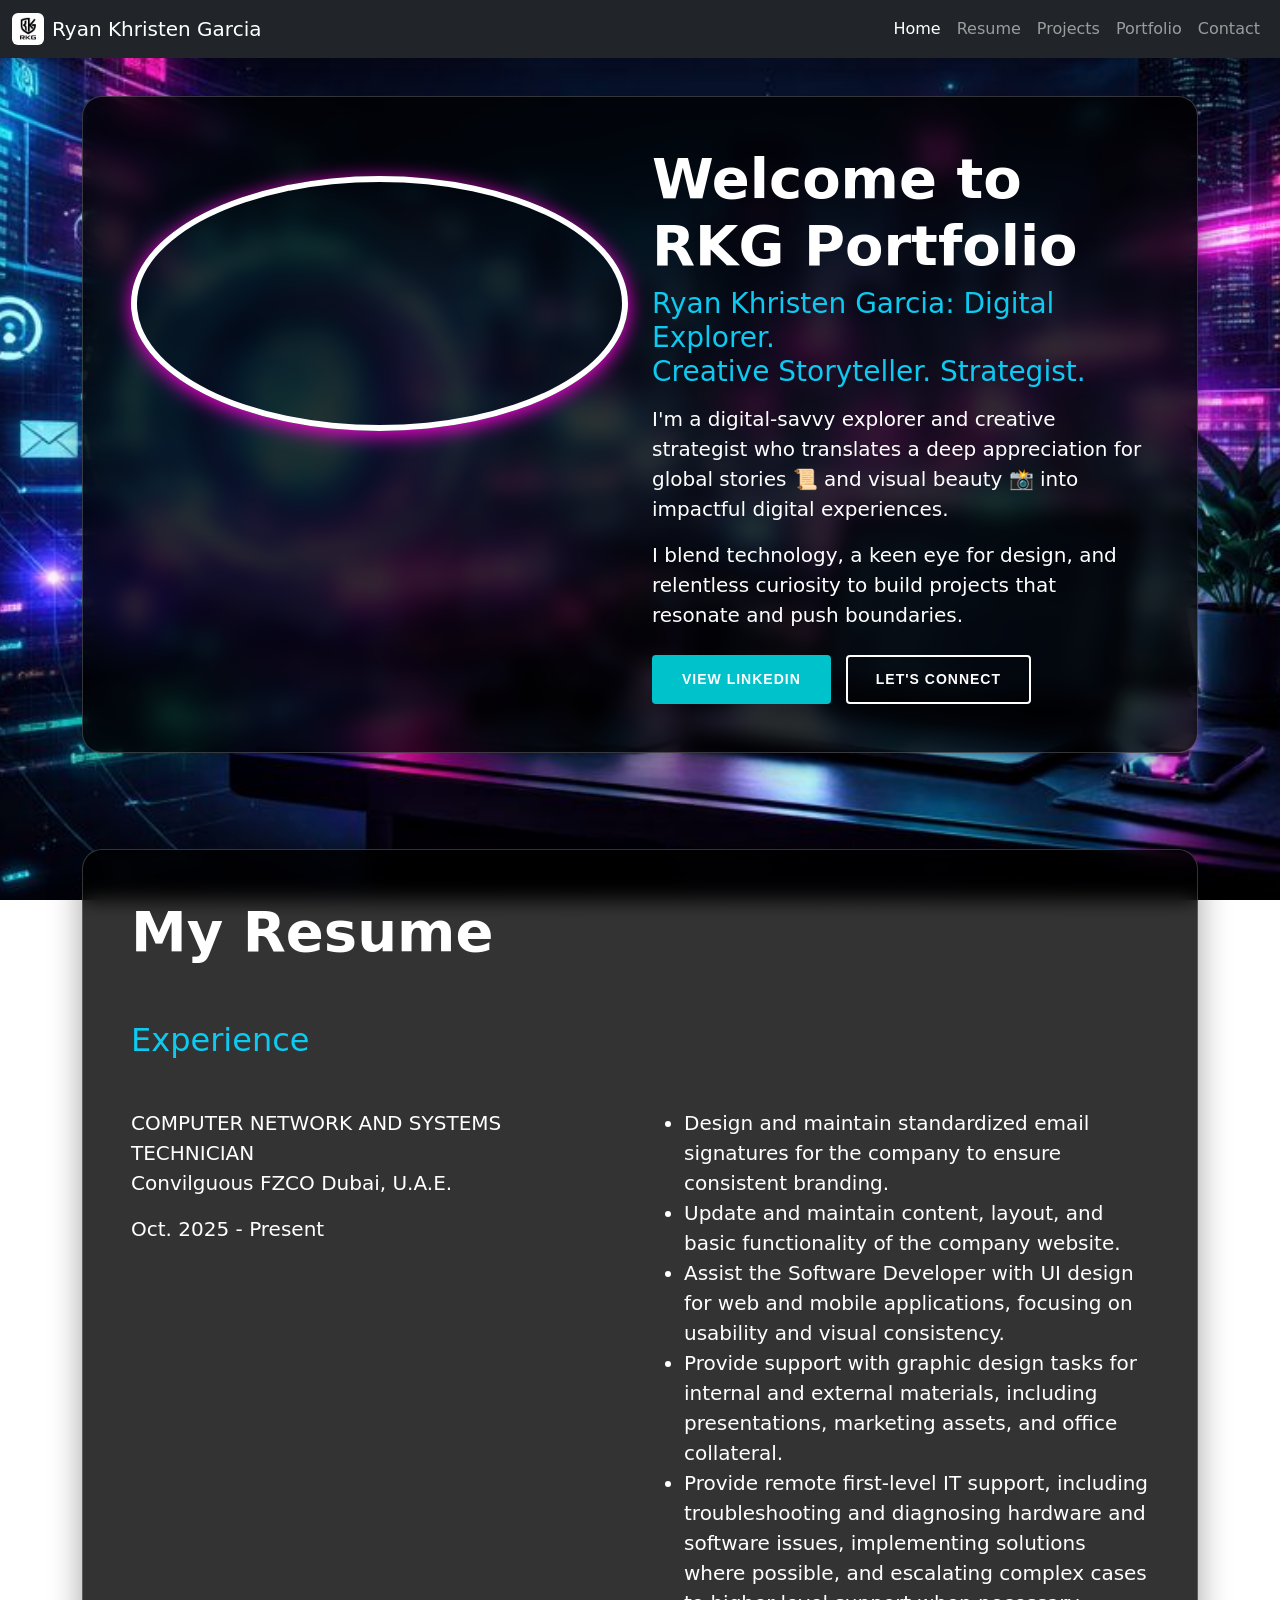
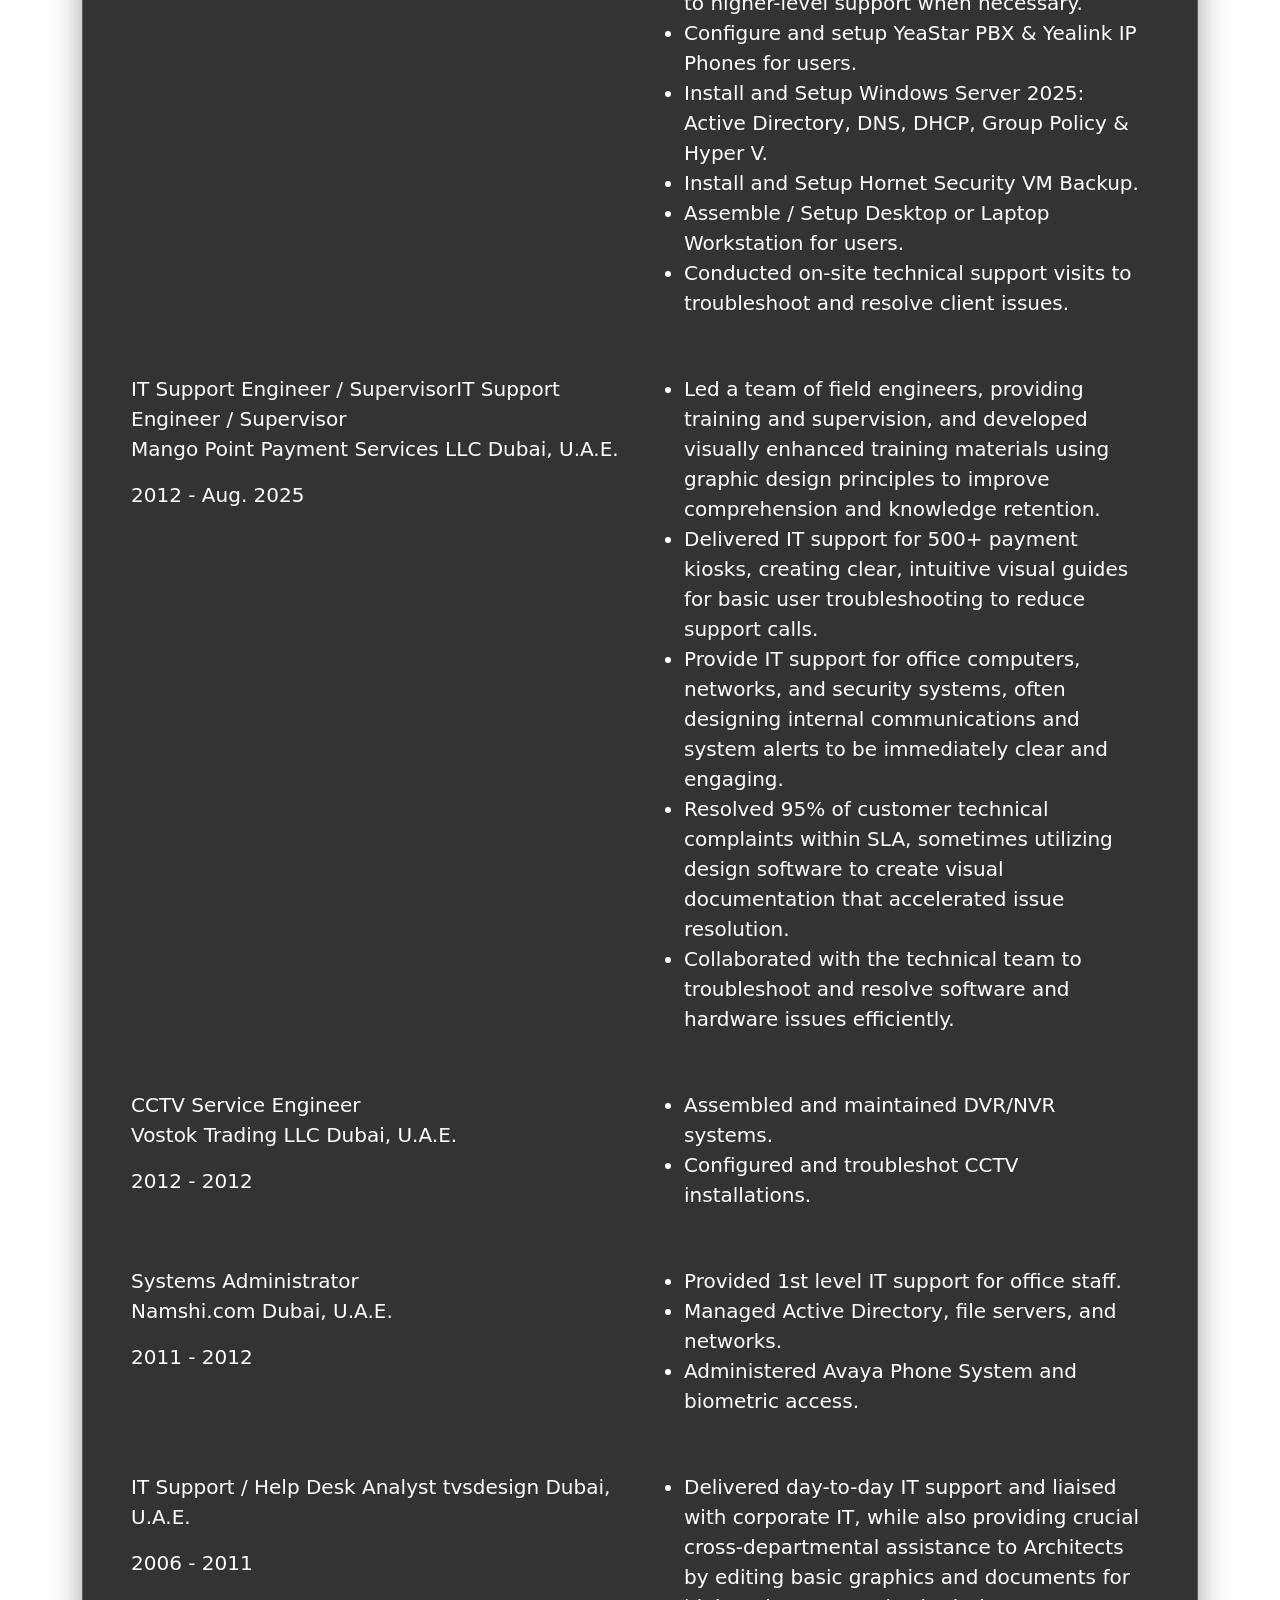
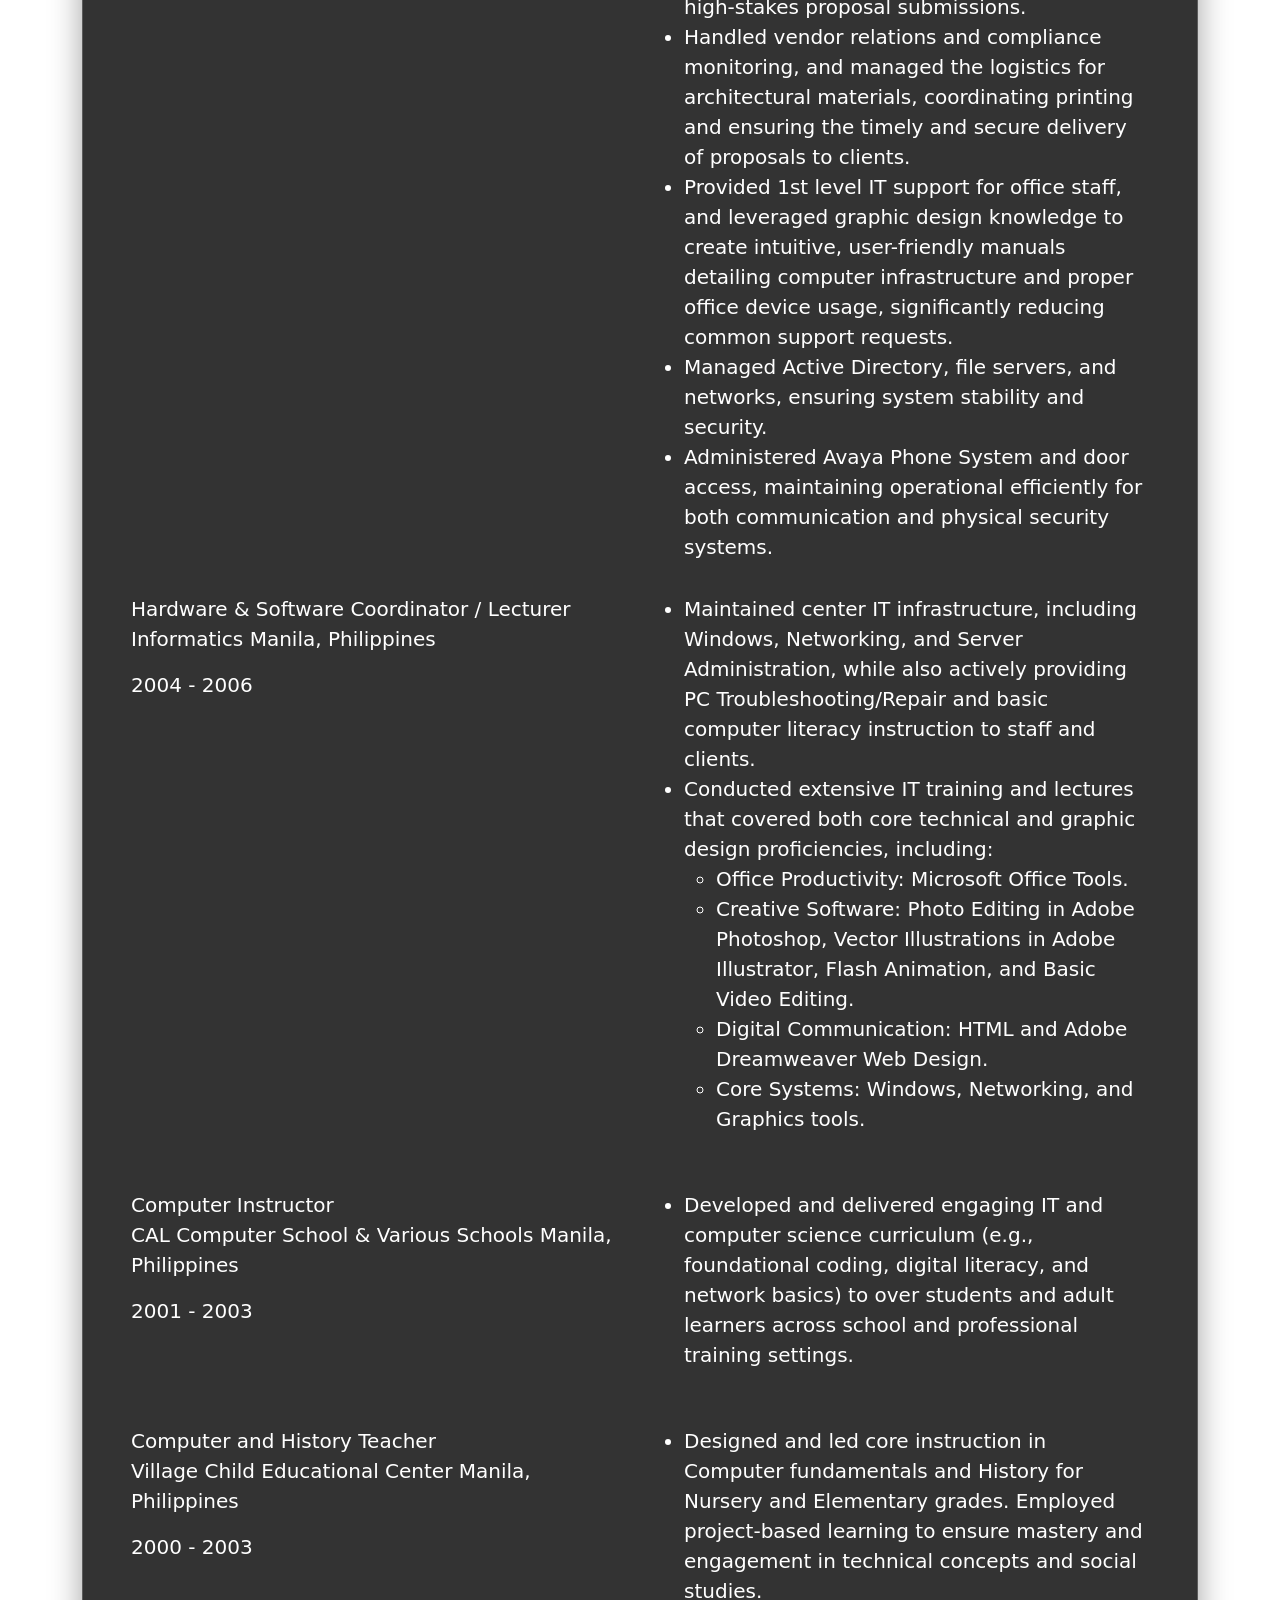
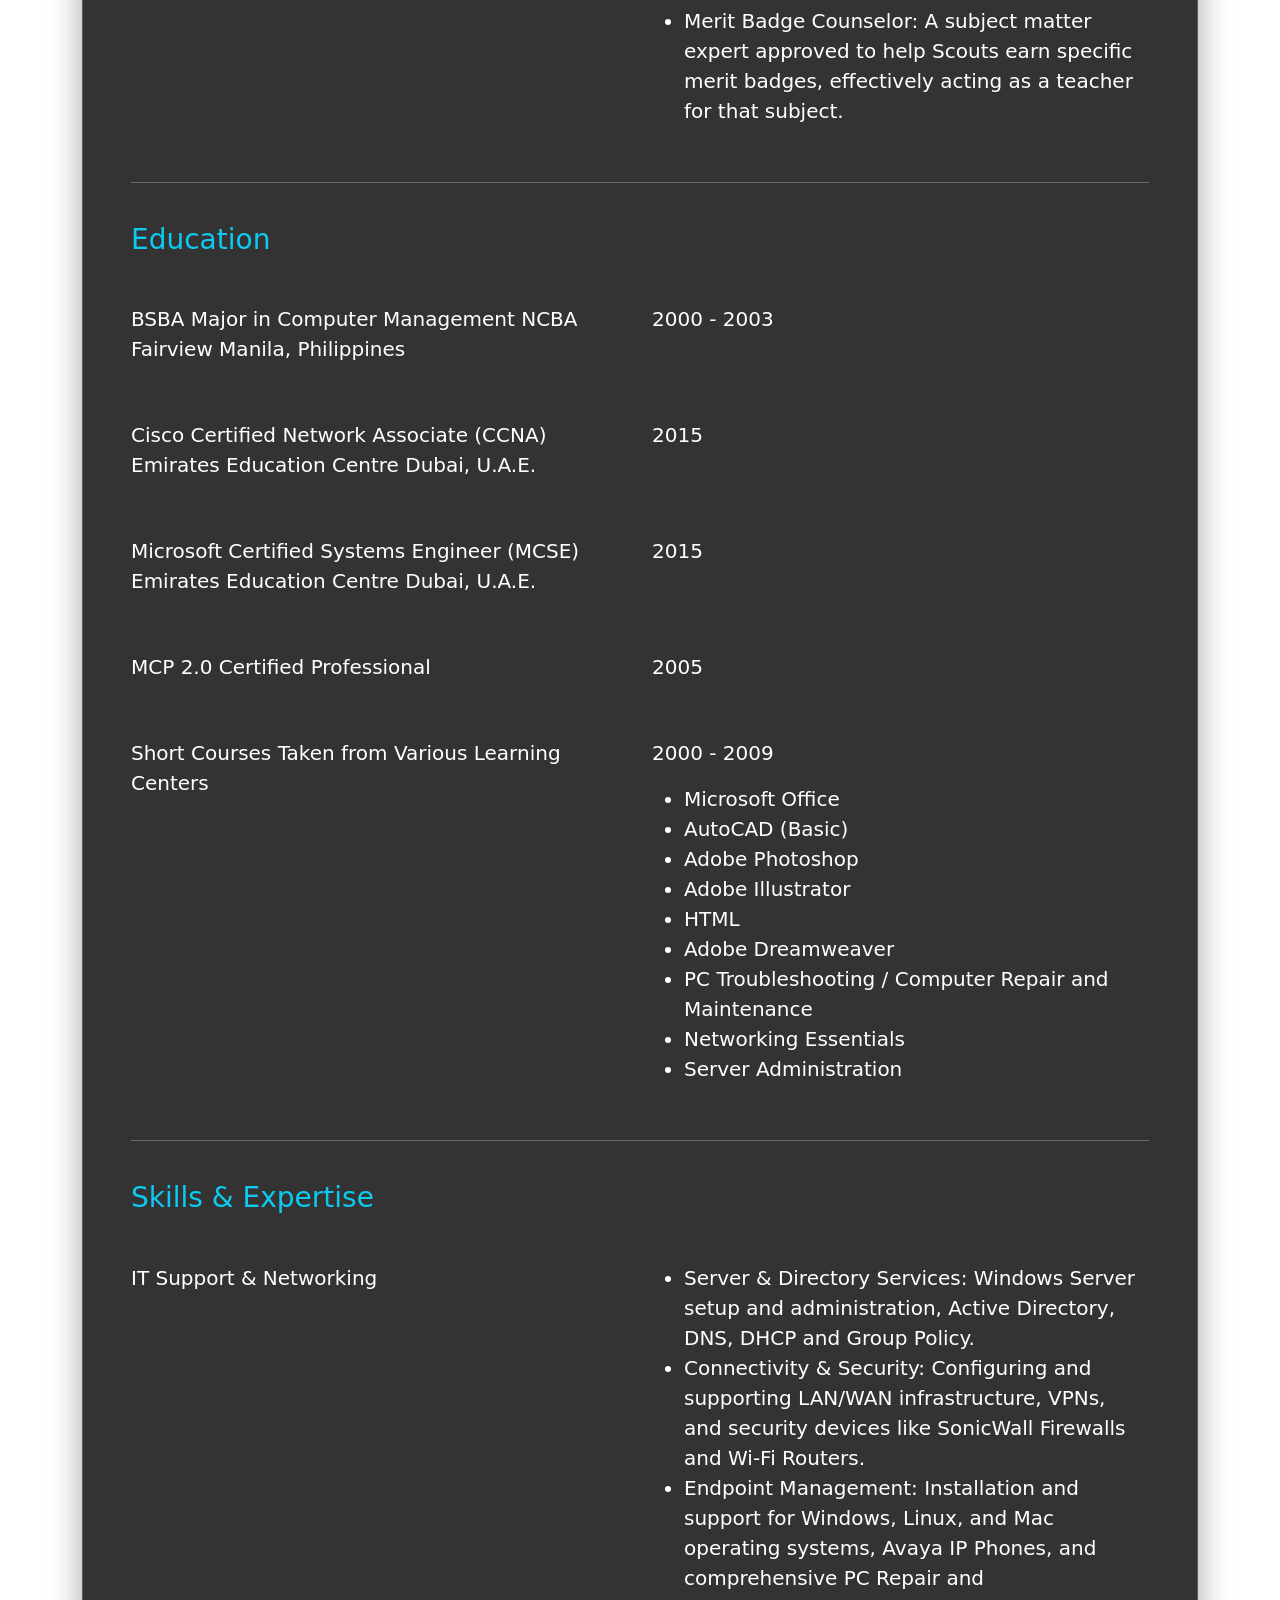
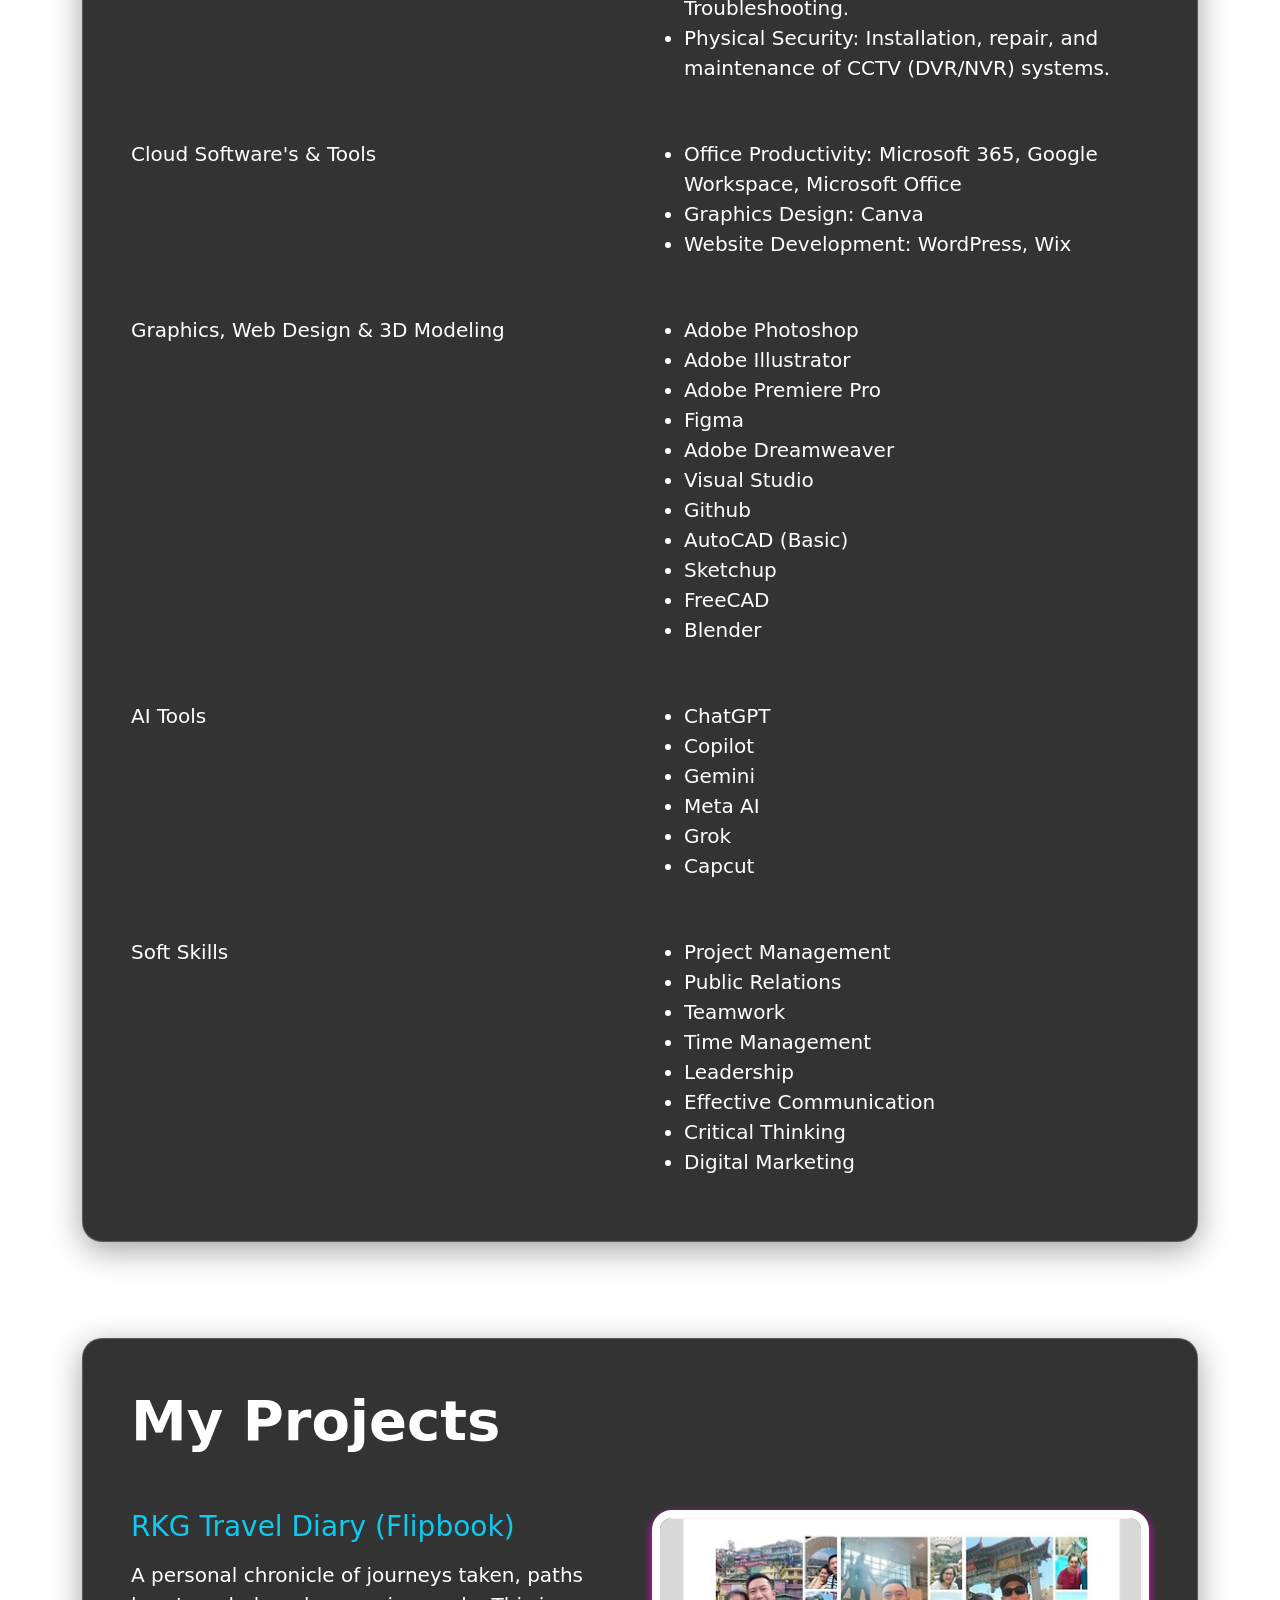
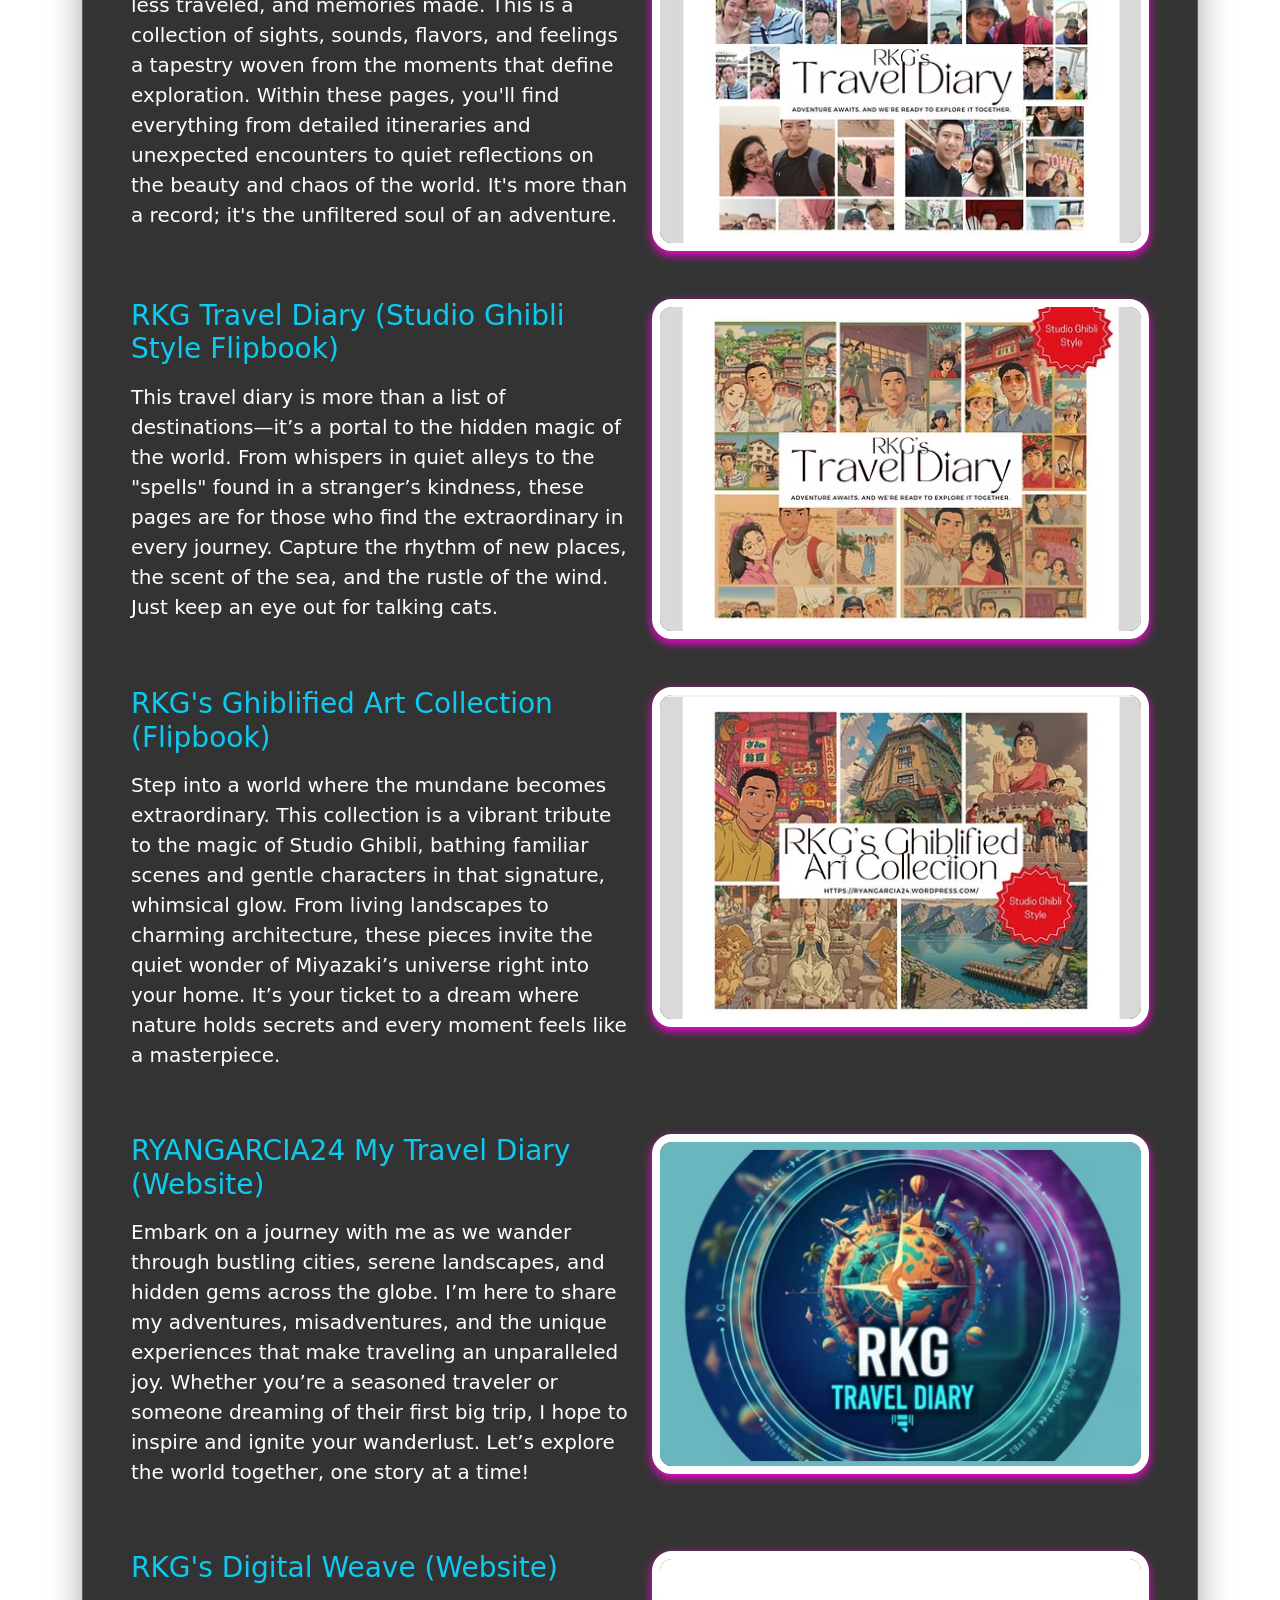
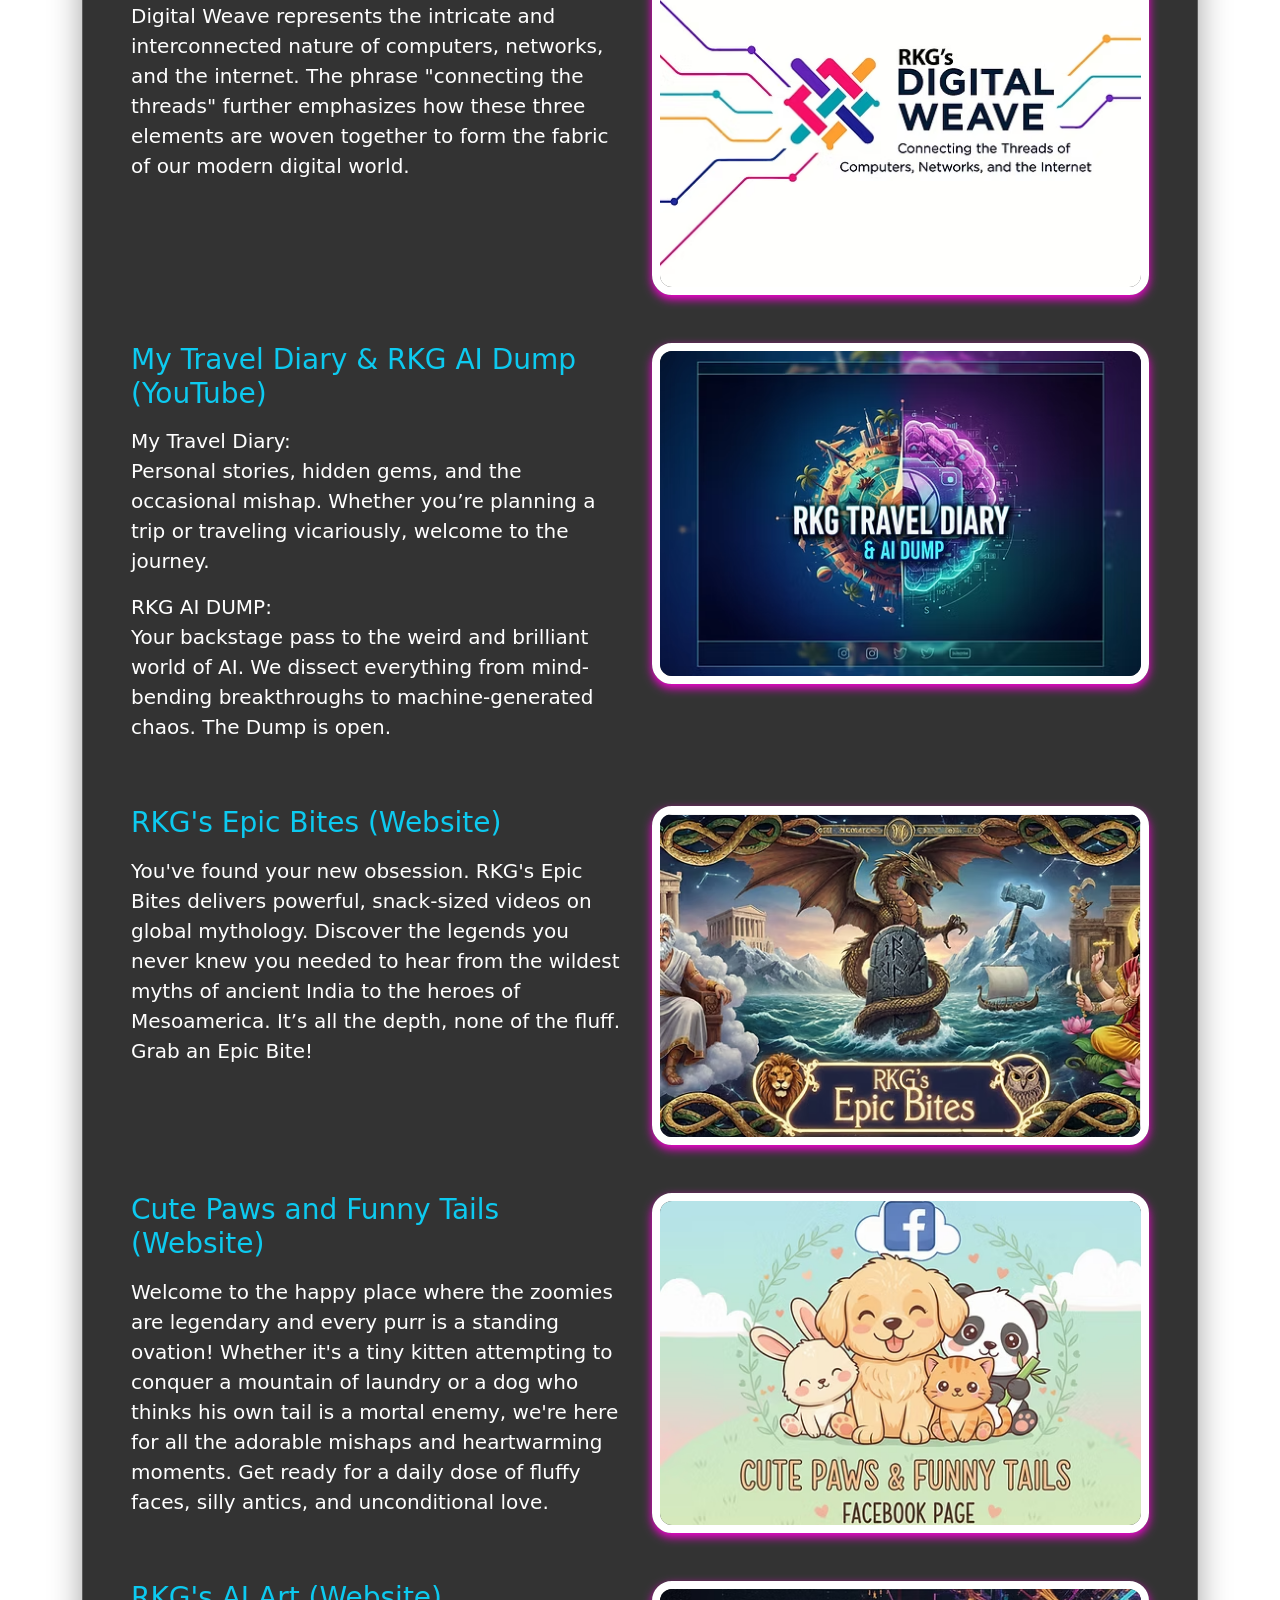
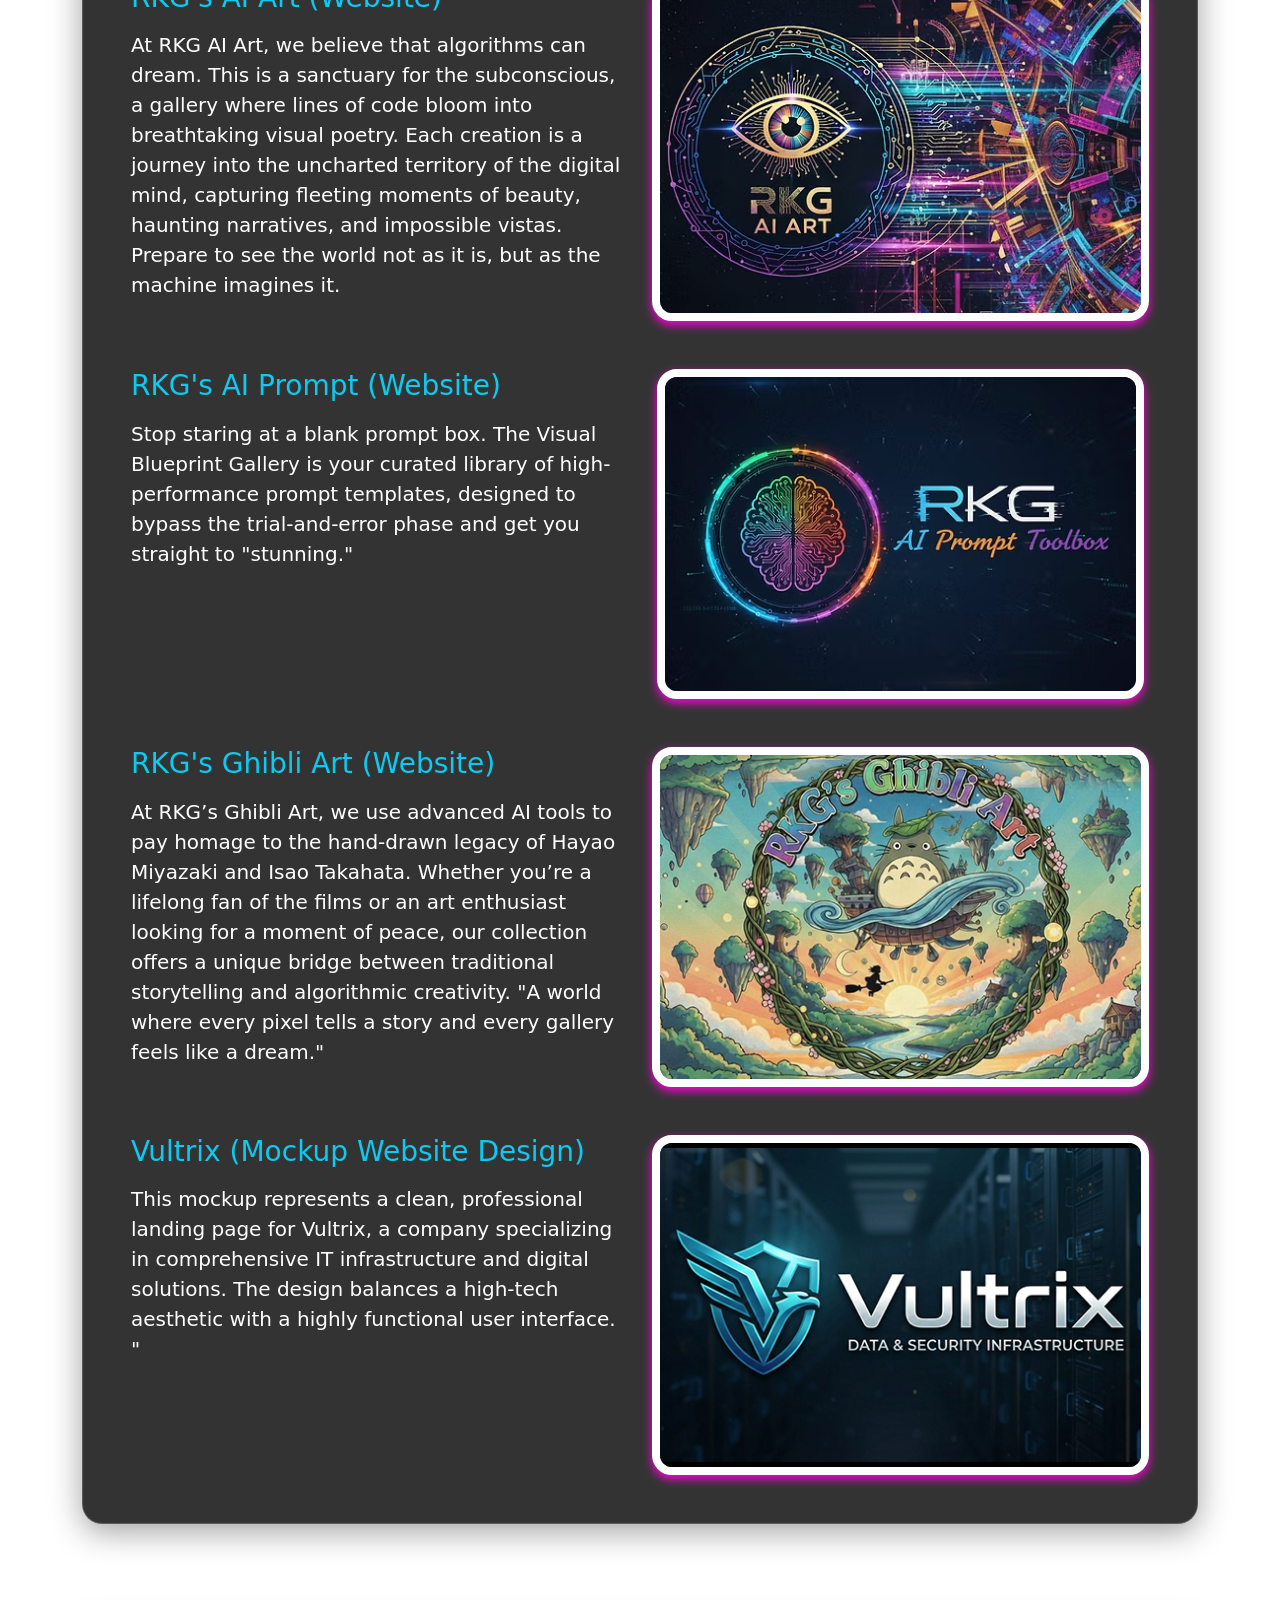
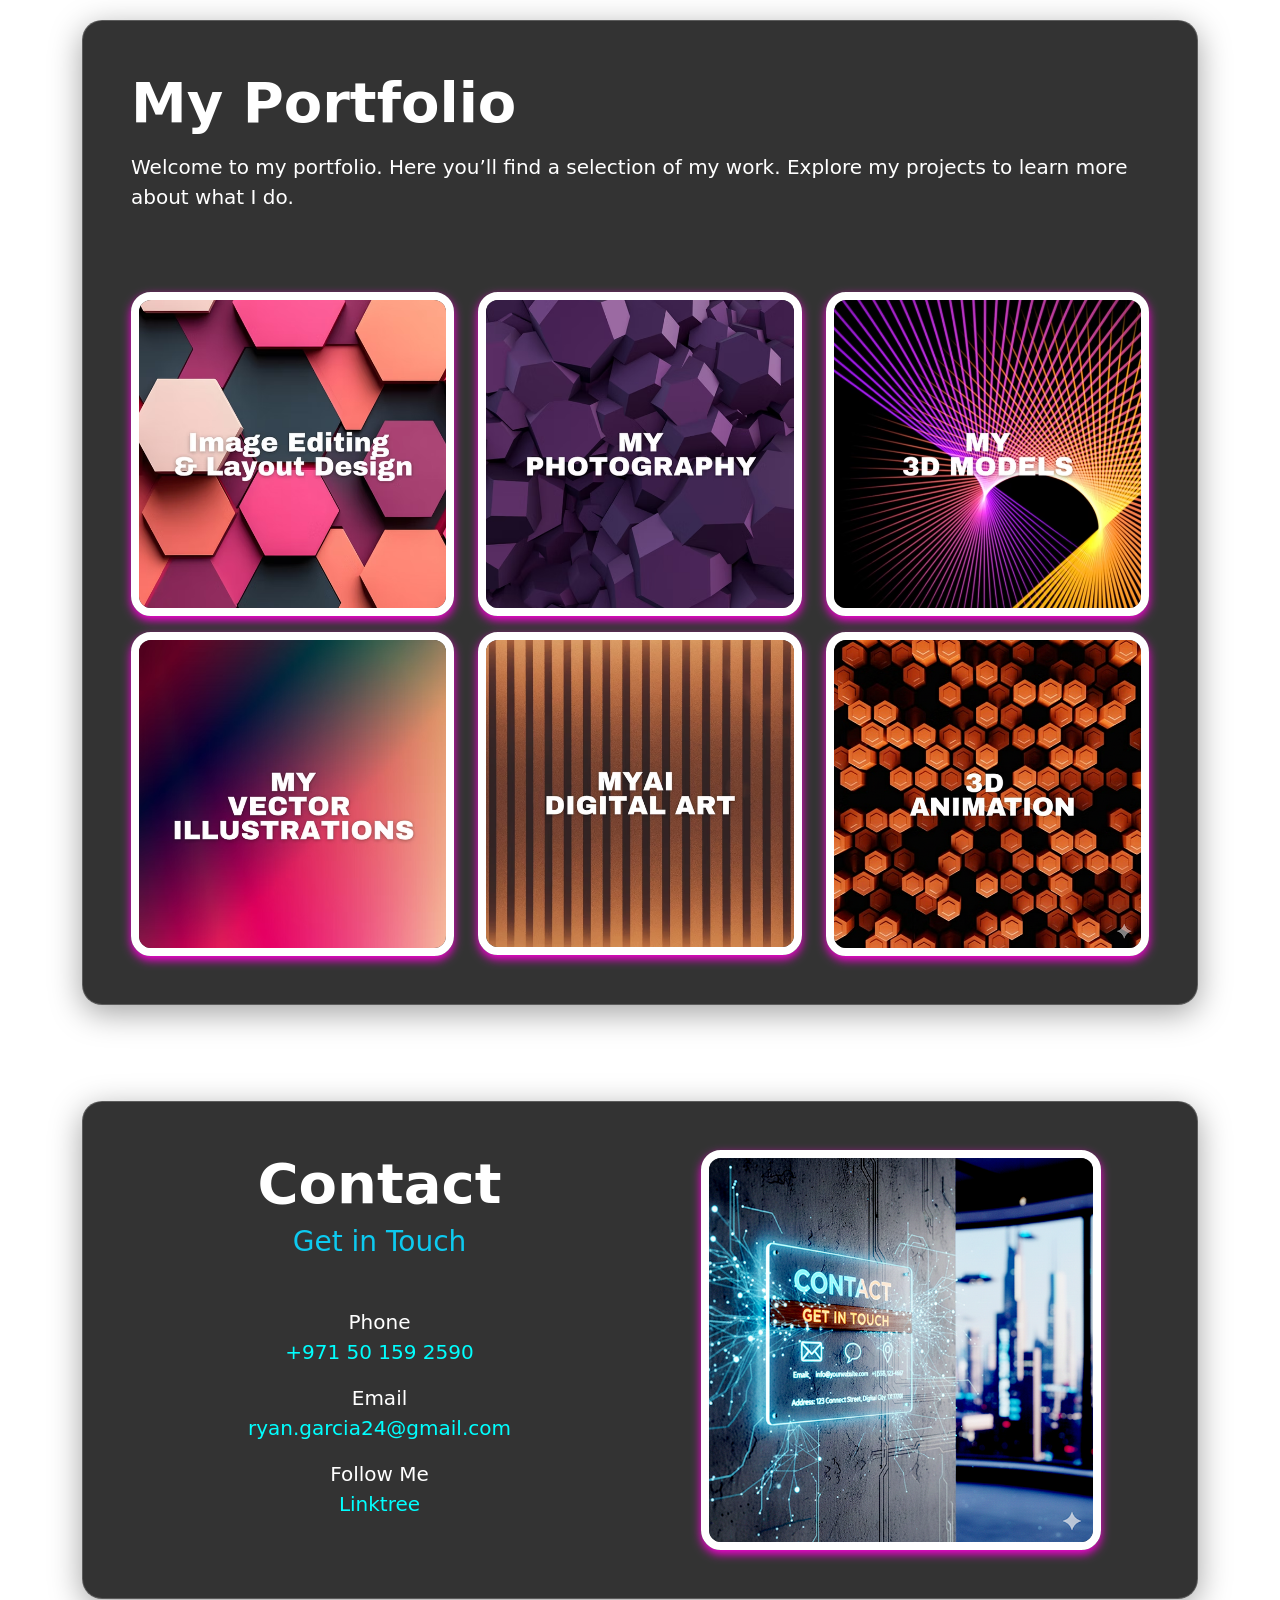
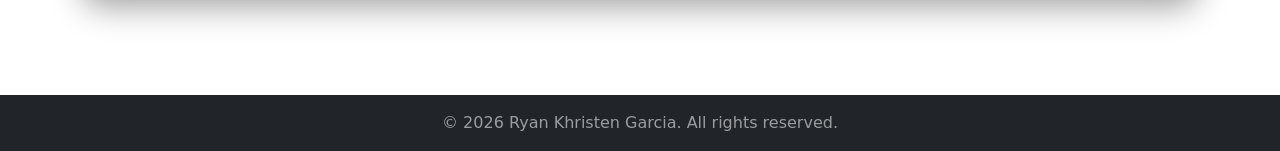
==== index.html @ 5a0fd0c6 "Add files via upload" ====
<!doctype html>
<html lang="en">
<head>



    <meta charset="utf-8" />
    <meta name="viewport" content="width=device-width, initial-scale=1" />
    <title>RKG Portfolio 2.0</title>

    <!-- Bootstrap 5 CSS (CDN) -->
    <link href="https://cdn.jsdelivr.net/npm/bootstrap@5.3.3/dist/css/bootstrap.min.css"
          rel="stylesheet" />
    <link href="css/style.css" rel="stylesheet" />
    <link href="css/upbutton.css" rel="stylesheet" />
    <link rel="icon" href="images/rkg_logo.jpeg" sizes="any">
    <link rel="icon" type="image/svg+xml" href="images/rkg_logo.jpeg">
    <link rel="apple-touch-icon" href="images/rkg_logo.jpeg">
    <link rel="manifest" href="/site.webmanifest">


</head>


<body>



    <!-- Example: Brand/Logo + Navbar Text -->
    <nav class="navbar navbar-expand-sm bg-dark navbar-dark fixed-top">
        <div class="container-fluid">
            <!-- Brand / Logo -->
            <a class="navbar-brand d-flex align-items-center gap-2" href="#Home">
                <!-- Using an image: Bootstrap will size/align it nicely in the navbar -->
                <img src="images/rkg_logo.jpeg"
                     alt="Logo"
                     width="32"
                     height="32"
                     class="rounded" />
                <span>
                    Ryan Khristen Garcia
                </span>
            </a>

            <!-- Toggler (for small screens) -->
            <button class="navbar-toggler"
                    type="button"
                    data-bs-toggle="collapse"
                    data-bs-target="#mainNavbar"
                    aria-controls="mainNavbar"
                    aria-expanded="false"
                    aria-label="Toggle navigation">
                <span class="navbar-toggler-icon"></span>
            </button>

            <div class="collapse navbar-collapse" id="mainNavbar">
                <!-- Left links -->
                <ul class="navbar-nav ms-auto mb-2 mb-sm-0">
                    <li class="nav-item">
                        <a class="nav-link active" aria-current="page" href="#Home">Home</a>
                    </li>
                    <li class="nav-item">
                        <a class="nav-link" href="#Resume">Resume</a>
                    </li>
                    <li class="nav-item">
                        <a class="nav-link" href="#Projects">Projects</a>
                    </li>
                    <li class="nav-item">
                        <a class="nav-link" href="#Portfolio">Portfolio</a>
                    </li>
                    <li class="nav-item">
                        <a class="nav-link" href="#Contact">Contact</a>
                    </li>
                </ul>
            </div>

    </nav>


    <!-- Home -->

    <section id="Home" class="text-white py-5 mt-5">
       
        <div class="container">
            <div class="glass-container p-4 p-md-5">
                <div class="row align-items-center">

                   <div class="col-md-6 text-center d-flex justify-content-center">
                   <div class="ratio ratio-1x1" style="max-width: 550px; margin: auto;">
    <video autoplay muted loop playsinline 
           class="pulse-glow" 
           style="max-width: 550px; height: auto; object-fit: cover; border: 6px solid white; border-radius: 50%; box-shadow: 0px 4px 20px rgb(255, 0, 220);">
        <source src="videos/matrix_remixed_remix.mp4" type="video/mp4">
    </video>
    </div>
</div>

                    <div class="col-md-6 ">
                        <h1 class="display-4 fw-bold">Welcome to RKG Portfolio</h1>
                        <h3 class="text-info">Ryan Khristen Garcia: Digital Explorer. <br> Creative Storyteller. Strategist.</h3>
                        <p class="lead mt-3">
                            I'm a digital-savvy explorer and creative strategist who
                            translates a deep appreciation for global stories 📜 and visual
                            beauty 📸 into impactful digital experiences.
                        </p>
                        <p class="lead mt-3">
                            I blend technology, a keen eye for design, and relentless curiosity to
                            build projects that resonate and push boundaries.
                        </p>
                        <div class="button-container">
                            <a href="https://www.linkedin.com/in/ryan-khristen-garcia-87856752/" target="_blank" class="btn btn-primary">VIEW LINKEDIN</a>
                            <a href="#Contact" class="btn btn-outline">LET'S CONNECT</a>
                        </div>
                    </div>

    </section>



    <!-- My Resume -->

    <section id="Resume" class="text-white py-5">

        <div class="container">
            <div class="glass-container p-4 p-md-5">

                <div class="row">
                    <div class="col-md-12">



                        <h1 class="display-4 fw-bold">My Resume</h1>
                        <br>
                        <br>
                        <h2 class="text-info">Experience</h2>
                        <br>

                        <div class="row">
                            <div class="col-md-6">
                                <P class="lead mt-3">
                                    <b>
                                        COMPUTER NETWORK AND SYSTEMS TECHNICIAN <br>
                                        Convilguous FZCO Dubai, U.A.E.
                                    </b>
                                </P>
                                <p class="lead mt-3">Oct. 2025 - Present</p>
                            </div>

                            <div class="col-md-6">
                                <ul class="lead mt-3">
                                    <li>Design and maintain standardized email signatures for the company to ensure consistent branding.</l1>
                                    <li>Update and maintain content, layout, and basic functionality of the company website.</li>
                                    <li>Assist the Software Developer with UI design for web and mobile applications, focusing on usability and visual consistency.</li>
                                    <li>Provide support with graphic design tasks for internal and external materials, including presentations, marketing assets, and office collateral.</li>
                                    <li>Provide remote first-level IT support, including troubleshooting and diagnosing hardware and software issues, implementing solutions where possible, and escalating complex cases to higher-level support when necessary.</li>
                                    <li>Configure and setup YeaStar PBX & Yealink IP Phones for users.</li>
                                    <li>Install and Setup Windows Server 2025: Active Directory, DNS, DHCP, Group Policy & Hyper V.</li>
                                    <li>Install and Setup Hornet Security VM Backup.</li>
                                    <li>Assemble / Setup Desktop or Laptop Workstation for users.</li>
                                    <li>Conducted on-site technical support visits to troubleshoot and resolve client issues.</li>
                                </ul>
                            </div>
                        </div>

                        <br>

                        <div class="row">
                            <div class="col-md-6">
                                <P class="lead mt-3">
                                    <b>
                                        IT Support Engineer / SupervisorIT Support Engineer / Supervisor <br>
                                        Mango Point Payment Services LLC Dubai, U.A.E.
                                    </b>
                                </P>
                                <p class="lead mt-3">2012 - Aug. 2025</p>
                            </div>

                            <div class="col-md-6">
                                <ul class="lead mt-3">
                                    <li>Led a team of field engineers, providing training and supervision, and developed visually enhanced training materials using graphic design principles to improve comprehension and knowledge retention.</li>
                                    <li>Delivered IT support for 500+ payment kiosks, creating clear, intuitive visual guides for basic user troubleshooting to reduce support calls.</li>
                                    <li>Provide IT support for office computers, networks, and security systems, often designing internal communications and system alerts to be immediately clear and engaging.</li>
                                    <li>Resolved 95% of customer technical complaints within SLA, sometimes utilizing design software to create visual documentation that accelerated issue resolution.</li>
                                    <li>Collaborated with the technical team to troubleshoot and resolve software and hardware issues efficiently.</li>
                                </ul>
                            </div>
                        </div>

                        <br>

                        <div class="row">
                            <div class="col-md-6">
                                <P class="lead mt-3">
                                    <b>
                                        CCTV Service Engineer <br>
                                        Vostok Trading LLC Dubai, U.A.E.
                                    </b>
                                </P>
                                <p class="lead mt-3">2012 - 2012</p>
                            </div>

                            <div class="col-md-6">
                                <ul class="lead mt-3">
                                    <li>Assembled and maintained DVR/NVR systems.</li>
                                    <li>Configured and troubleshot CCTV installations.</li>
                                </ul>
                            </div>
                        </div>

                        <br>

                        <div class="row">
                            <div class="col-md-6">
                                <p class="lead mt-3">
                                    <b>
                                        Systems Administrator <br>
                                        Namshi.com Dubai, U.A.E.
                                    </b>
                                </p>
                                <p class="lead mt-3">2011 - 2012</p>
                            </div>

                            <div class="col-md-6">
                                <ul class="lead mt-3">
                                    <li>Provided 1st level IT support for office staff.</li>
                                    <li>Managed Active Directory, file servers, and networks.</li>
                                    <li>Administered Avaya Phone System and biometric access.</li>
                                </ul>
                            </div>
                        </div>

                        <br>


                        <div class="row">
                            <div class="col-md-6">
                                <p class="lead mt-3">
                                    <b>
                                        IT Support / Help Desk Analyst
                                        tvsdesign Dubai, U.A.E.
                                    </b>
                                </p>
                                <p class="lead mt-3">2006 - 2011</p>
                            </div>

                            <div class="col-md-6">
                                <ul class="lead mt-3">
                                    <li>Delivered day-to-day IT support and liaised with corporate IT, while also providing crucial cross-departmental assistance to Architects by editing basic graphics and documents for high-stakes proposal submissions.</li>
                                    <li>Handled vendor relations and compliance monitoring, and managed the logistics for architectural materials, coordinating printing and ensuring the timely and secure delivery of proposals to clients.</li>
                                    <li>Provided 1st level IT support for office staff, and leveraged graphic design knowledge to create intuitive, user-friendly manuals detailing computer infrastructure and proper office device usage, significantly reducing common support requests.</li>
                                    <li>Managed Active Directory, file servers, and networks, ensuring system stability and security.</li>
                                    <li>Administered Avaya Phone System and door access, maintaining operational efficiently for both communication and physical security systems.</li>
                                </ul>
                            </div>
                        </div>


                        <div class="row">
                            <div class="col-md-6">
                                <p class="lead mt-3">
                                    <b>
                                        Hardware & Software Coordinator / Lecturer <br>
                                        Informatics Manila, Philippines
                                    </b>
                                </p>
                                <p class="lead mt-3">2004 - 2006</p>
                            </div>

                            <div class="col-md-6">
                                <ul class="lead mt-3">
                                    <li>Maintained center IT infrastructure, including Windows, Networking, and Server Administration, while also actively providing PC Troubleshooting/Repair and basic computer literacy instruction to staff and clients.</li>
                                    <li>Conducted extensive IT training and lectures that covered both core technical and graphic design proficiencies, including:</li>
                                    <ul>
                                        <li>Office Productivity: Microsoft Office Tools.</li>
                                        <li>Creative Software: Photo Editing in Adobe Photoshop, Vector Illustrations in Adobe Illustrator, Flash Animation, and Basic Video Editing.</li>
                                        <li>Digital Communication: HTML and Adobe Dreamweaver Web Design.</li>
                                        <li>Core Systems: Windows, Networking, and Graphics tools.</li>
                                    </ul>
                                </ul>
                            </div>
                        </div>

                        <br>

                        <div class="row">
                            <div class="col-md-6">
                                <p class="lead mt-3">
                                    <b>
                                        Computer Instructor <br>
                                        CAL Computer School & Various Schools Manila, Philippines
                                    </b>
                                </p>
                                <p class="lead mt-3">2001 - 2003</p>
                            </div>

                            <div class="col-md-6">
                                <ul class="lead mt-3">
                                    <li>Developed and delivered engaging IT and computer science curriculum (e.g., foundational coding, digital literacy, and network basics) to over students and adult learners across school and professional training settings.</li>
                                </ul>
                            </div>
                        </div>

                        <br>

                        <div class="row">
                            <div class="col-md-6">
                                <p class="lead mt-3">
                                    <b>
                                        Computer and History Teacher <br>
                                        Village Child Educational Center Manila, Philippines
                                    </b>
                                </p>
                                <p class="lead mt-3">2000 - 2003</p>
                            </div>

                            <div class="col-md-6">
                                <ul class="lead mt-3">
                                    <li>Designed and led core instruction in Computer fundamentals and History for Nursery and Elementary grades. Employed project-based learning to ensure mastery and engagement in technical concepts and social studies.</li>
                                    <li>Merit Badge Counselor: A subject matter expert approved to help Scouts earn specific merit badges, effectively acting as a teacher for that subject.</li>
                                    </li>
                                </ul>
                            </div>
                        </div>

                        <br>


                    </div>
                </div>

                <hr>

                <br>

                <h3 class="text-info">Education</h3>

                <br>

                <div class="row">
                    <div class="col-md-6">
                        <p class="lead mt-3">
                            <b>
                                BSBA Major in Computer Management NCBA Fairview
                                Manila, Philippines
                            </b>
                        </p>
                    </div>


                    <div class="col-md-6">
                        <p class="lead mt-3">2000 - 2003</p>
                    </div>
                </div>



                <br>

                <div class="row">
                    <div class="col-md-6">
                        <p class="lead mt-3">
                            <b>
                                Cisco Certified Network Associate (CCNA)
                                Emirates Education Centre
                                Dubai, U.A.E.
                            </b>
                        </p>
                    </div>

                    <div class="col-md-6">
                        <p class="lead mt-3">2015</p>
                    </div>
                </div>

                <br>

                <div class="row">
                    <div class="col-md-6">
                        <p class="lead mt-3">
                            <b>
                                Microsoft Certified Systems Engineer (MCSE)
                                Emirates Education Centre
                                Dubai, U.A.E.
                            </b>
                        </p>
                    </div>
                    <div class="col-md-6">
                        <p class="lead mt-3">2015</p>
                    </div>
                </div>


                <br>


                <div class="row">
                    <div class="col-md-6">
                        <p class="lead mt-3">
                            <b>
                                MCP 2.0 Certified Professional
                            </b>
                        </p>
                    </div>

                    <div class="col-md-6">
                        <p class="lead mt-3">2005</p>
                    </div>
                </div>


                <br>

                <div class="row">
                    <div class="col-md-6">
                        <p class="lead mt-3">
                            <b>
                                Short Courses Taken from Various Learning Centers
                            </b>
                        </p>
                    </div>

                    <div class="col-md-6">
                        <p class="lead mt-3">2000 - 2009</p>
                        <ul class="lead mt-3">
                            <li>Microsoft Office</li>
                            <li>AutoCAD (Basic)</li>
                            <li>Adobe Photoshop</li>
                            <li>Adobe Illustrator</li>
                            <li>HTML</li>
                            <li>Adobe Dreamweaver</li>
                            <li>PC Troubleshooting / Computer Repair and Maintenance</li>
                            <li>Networking Essentials</li>
                            <li>Server Administration</li>
                        </ul>
                    </div>
                </div>

                <br>




                <hr>

                <br>

                <h3 class="text-info">Skills & Expertise</h3>

                <br>

                <div class="row">
                    <div class="col-md-6">
                        <p class="lead mt-3">
                            <b>
                                IT Support & Networking
                            </b>
                        </p>
                    </div>

                    <div class="col-md-6">
                        <ul class="lead mt-3">
                            <li>Server & Directory Services: Windows Server setup and administration, Active Directory, DNS, DHCP and Group Policy.</li>
                            <li>Connectivity & Security: Configuring and supporting LAN/WAN infrastructure, VPNs, and security devices like SonicWall Firewalls and Wi-Fi Routers.</li>
                            <li>Endpoint Management: Installation and support for Windows, Linux, and Mac operating systems, Avaya IP Phones, and comprehensive PC Repair and Troubleshooting.</li>
                            <li>Physical Security: Installation, repair, and maintenance of CCTV (DVR/NVR) systems.</li>
                        </ul>
                    </div>
                </div>


                <br>




                <div class="row">
                    <div class="col-md-6">
                        <p class="lead mt-3">
                            <b>
                                Cloud Software's & Tools
                            </b>
                        </p>
                    </div>

                    <div class="col-md-6">
                        <ul class="lead mt-3">
                            <li>Office Productivity: Microsoft 365, Google Workspace, Microsoft Office</li>
                            <li>Graphics Design: Canva</li>
                            <li>Website Development: WordPress, Wix</li>
                        </ul>
                    </div>
                </div>

                <br>

                <div class="row">
                    <div class="col-md-6">
                        <p class="lead mt-3">
                            <b>
                                Graphics, Web Design & 3D Modeling
                            </b>
                        </p>
                    </div>

                    <div class="col-md-6">
                        <ul class="lead mt-3">
                            <li>Adobe Photoshop</li>
                            <li>Adobe Illustrator</li>
                            <li>Adobe Premiere Pro</li>
                            <li>Figma</li>
                            <li>Adobe Dreamweaver</li>
                            <li>Visual Studio</li>
                            <li>Github</li>
                            <li>AutoCAD (Basic)</li>
                            <li>Sketchup</li>
                            <li>FreeCAD</li>
                            <li>Blender</li>
                        </ul>
                    </div>
                </div>




                <br>

                <div class="row">
                    <div class="col-md-6">
                        <p class="lead mt-3">
                            <b>
                                AI Tools
                            </b>
                        </p>
                    </div>

                    <div class="col-md-6">
                        <ul class="lead mt-3">
                            <li>ChatGPT</li>
                            <li>Copilot</li>
                            <li>Gemini</li>
                            <li>Meta AI</li>
                            <li>Grok</li>
                            <li>Capcut</li>
                        </ul>
                    </div>
                </div>



                <br>

                <div class="row">
                    <div class="col-md-6">
                        <p class="lead mt-3">
                            <b>
                                Soft Skills
                            </b>
                        </p>
                    </div>

                    <div class="col-md-6">
                        <ul class="lead mt-3">
                            <li>Project Management</li>
                            <li>Public Relations</li>
                            <li>Teamwork</li>
                            <li>Time Management</li>
                            <li>Leadership</li>
                            <li>Effective Communication</li>
                            <li>Critical Thinking</li>
                            <li>Digital Marketing</li>
                        </ul>
                    </div>
                </div>



            </div>


    </section>


    <!-- My Projects -->

    <section id="Projects" class="text-white py-5">

        <div class="container">
            <div class="glass-container p-4 p-md-5">


                <h1 class="display-4 fw-bold">My Projects</h1>

                <br><br>


                <div class="row">
                    <div class="col-md-6">
                        <h3 class="text-info">RKG Travel Diary (Flipbook)</h3>
                        <p class="lead mt-3">A personal chronicle of journeys taken, paths less traveled, and memories made. This is a collection of sights, sounds, flavors, and feelings a tapestry woven from the moments that define exploration. Within these pages, you'll find everything from detailed itineraries and unexpected encounters to quiet reflections on the beauty and chaos of the world. It's more than a record; it's the unfiltered soul of an adventure.</p>
                    </div>

                    <div class="col-md-6 text-center">
                        <a href="https://heyzine.com/flip-book/de3617a7c8.html" target="_blank">
                            <img src="images\RKG_Travel_Diary.png" style="border: 8px solid white; border-radius: 20px; box-shadow: 0px 4px 10px rgb(255, 0, 220);" class="img-fluid premium-hover" />
                        </a>
                    </div>
                </div>


                <br>
                <br>

                <div class="row">
                    <div class="col-md-6">
                        <h3 class="text-info">RKG Travel Diary (Studio Ghibli Style Flipbook)</h3>
                        <p class="lead mt-3">
                            This travel diary is more than a list of destinations—it’s a portal to the hidden magic of the world. 
                            From whispers in quiet alleys to the "spells" found in a stranger’s kindness, these pages are for those who find the extraordinary in every journey.
                            Capture the rhythm of new places, the scent of the sea, and the rustle of the wind. Just keep an eye out for talking cats.
                        </p>
                    </div>

                    <div class="col-md-6 text-center">
                        <a href="https://heyzine.com/flip-book/ce4dfd1c46.html" target="_blank">
                            <img src="images\RKG-Travel-Diary-Ghibli.png" style="border: 8px solid white; border-radius: 20px; box-shadow: 0px 4px 10px rgb(255, 0, 220);" class="img-fluid premium-hover" />
                        </a>
                    </div>
                </div>

                <br><br>

                <div class="row">
                    <div class="col-md-6">
                        <h3 class="text-info">RKG's Ghiblified Art Collection (Flipbook)</h3>
                        <p class="lead mt-3">
                        Step into a world where the mundane becomes extraordinary. This collection is a vibrant tribute to the magic of Studio Ghibli, 
                        bathing familiar scenes and gentle characters in that signature, whimsical glow.
                        From living landscapes to charming architecture, these pieces invite the quiet wonder of Miyazaki’s universe right into your home. 
                        It’s your ticket to a dream where nature holds secrets and every moment feels like a masterpiece.
                        
                        </p>
                    </div>

                    <div class="col-md-6 text-center">
                        <a href="https://heyzine.com/flip-book/0f31f59eeb.html" target="_blank">
                            <img src="images\RKG-Ghiblified.png" style="border: 8px solid white; border-radius: 20px; box-shadow: 0px 4px 10px rgb(255, 0, 220);" class="img-fluid premium-hover" />
                        </a>
                    </div>
                </div>

                <br><br>

                <div class="row">
                    <div class="col-md-6">
                        <h3 class="text-info">RYANGARCIA24 My Travel Diary (Website)</h3>
                        <p class="lead mt-3">Embark on a journey with me as we wander through bustling cities, serene landscapes, and hidden gems across the globe. I’m here to share my adventures, misadventures, and the unique experiences that make traveling an unparalleled joy. Whether you’re a seasoned traveler or someone dreaming of their first big trip, I hope to inspire and ignite your wanderlust. Let’s explore the world together, one story at a time!</p>
                    </div>

                    <div class="col-md-6 text-center">
                        <a href="https://ryangarcia24.wordpress.com/" target="_blank">
                            <img src="images\RKG_Travel.png" style="border: 8px solid white; border-radius: 20px; box-shadow: 0px 4px 10px rgb(255, 0, 220);" class="img-fluid premium-hover" />
                        </a>
                    </div>
                </div>

                <br><br>

                <div class="row">
                    <div class="col-md-6">
                        <h3 class="text-info">RKG's Digital Weave (Website)</h3>
                        <p class="lead mt-3">Digital Weave represents the intricate and interconnected nature of computers, networks, and the internet. The phrase "connecting the threads" further emphasizes how these three elements are woven together to form the fabric of our modern digital world.</p>
                    </div>

                    <div class="col-md-6 text-center">
                        <a href="https://ryangarcia24-online.github.io/RKG-Digital-Weave/" target="_blank">
                            <img src="images\Digital_Weave.png" style="border: 8px solid white; border-radius: 20px; box-shadow: 0px 4px 10px rgb(255, 0, 220);" class="img-fluid premium-hover" />
                        </a>
                    </div>
                </div>

                <br><br>

                <div class="row">
                    <div class="col-md-6">
                        <h3 class="text-info">My Travel Diary & RKG AI Dump (YouTube)</h3>
                        <p class="lead mt-3">
                            My Travel Diary:<br>
                            Personal stories, hidden gems, and the occasional mishap. Whether you’re planning a trip or traveling vicariously, welcome to the journey.
                            <p class="lead mt-3">
                            RKG AI DUMP:<br>
                            Your backstage pass to the weird and brilliant world of AI. We dissect everything from mind-bending breakthroughs to machine-generated chaos. The Dump is open.
                        </p>
                    </div>

                    <div class="col-md-6 text-center">
                        <a href="https://www.youtube.com/c/RyanKhristenGarcia24" target="_blank">
                            <img src="images\Travel_Dump.png" style="border: 8px solid white; border-radius: 20px; box-shadow: 0px 4px 10px rgb(255, 0, 220);" class="img-fluid premium-hover" />
                        </a>
                    </div>
                </div>

                <br><br>

                <div class="row">
                    <div class="col-md-6">
                        <h3 class="text-info">RKG's Epic Bites (Website)</h3>
                        <p class="lead mt-3">You've found your new obsession. RKG's Epic Bites delivers powerful, snack-sized videos on global mythology. Discover the legends you never knew you needed to hear from the wildest myths of ancient India to the heroes of Mesoamerica. It’s all the depth, none of the fluff. Grab an Epic Bite!</p>
                    </div>

                    <div class="col-md-6 text-center">
                        <a href="https://ryangarcia24-online.github.io/RKG-Epic-Bites/" target="_blank">
                            <img src="images\Epic_Bites.png" style="border: 8px solid white; border-radius: 20px; box-shadow: 0px 4px 10px rgb(255, 0, 220);" class="img-fluid premium-hover" />
                        </a>
                    </div>
                </div>

                <br><br>

                <div class="row">
                    <div class="col-md-6">
                        <h3 class="text-info">Cute Paws and Funny Tails (Website)</h3>
                        <p class="lead mt-3">
                            Welcome to the happy place where the zoomies are legendary and every purr is a standing ovation!

                            Whether it's a tiny kitten attempting to conquer a mountain of laundry or a dog who thinks his own tail is a mortal enemy, we're here for all the adorable mishaps and heartwarming moments. Get ready for a daily dose of fluffy faces, silly antics, and unconditional love.
                        </p>
                    </div>

                    <div class="col-md-6 text-center">
                        <a href="https://ryangarcia24-online.github.io/CutePaws-FunnyTails/" target="_blank">
                            <img src="images\cute_paws.png" style="border: 8px solid white; border-radius: 20px; box-shadow: 0px 4px 10px rgb(255, 0, 220);" class="img-fluid premium-hover" />
                        </a>
                    </div>
                </div>

                <br><br>

                <div class="row">
                    <div class="col-md-6">
                        <h3 class="text-info">RKG's AI Art (Website)</h3>
                        <p class="lead mt-3">At RKG AI Art, we believe that algorithms can dream. This is a sanctuary for the subconscious, a gallery where lines of code bloom into breathtaking visual poetry. Each creation is a journey into the uncharted territory of the digital mind, capturing fleeting moments of beauty, haunting narratives, and impossible vistas. Prepare to see the world not as it is, but as the machine imagines it.</p>
                    </div>

                    <div class="col-md-6 text-center">
                        <a href="https://ryangarcia24-online.github.io/RKG-AI-ART/" target="_blank">
                            <img src="images\RKG_Art.png" style="border: 8px solid white; border-radius: 20px; box-shadow: 0px 4px 10px rgb(255, 0, 220);" class="img-fluid premium-hover" />
                        </a>
                    </div>
                </div>

                <br><br>

                <div class="row">
                    <div class="col-md-6">
                        <h3 class="text-info">RKG's AI Prompt (Website)</h3>
                        <p class="lead mt-3">Stop staring at a blank prompt box. The Visual Blueprint Gallery is your curated library of high-performance prompt templates, designed to bypass the trial-and-error phase and get you straight to "stunning."</p>
                    </div>

                    <div class="col-md-6 text-center">
                        <a href="https://ryangarcia24-online.github.io/RKG-AI-PROMPT-TOOLBOX/" target="_blank">
                            <img src="images\AI_Prompts.png" style="border: 8px solid white; border-radius: 20px; box-shadow: 0px 4px 10px rgb(255, 0, 220);" class="img-fluid premium-hover" />
                        </a>
                    </div>
                </div>

                <br><br>

                <div class="row">
                    <div class="col-md-6">
                        <h3 class="text-info">RKG's Ghibli Art (Website)</h3>
                        <p class="lead mt-3">At RKG’s Ghibli Art, we use advanced AI tools to pay homage to the hand-drawn legacy of Hayao Miyazaki and Isao Takahata. Whether you’re a lifelong fan of the films or an art enthusiast looking for a moment of peace, our collection offers a unique bridge between traditional storytelling and algorithmic creativity. "A world where every pixel tells a story and every gallery feels like a dream."</p>
                    </div>

                    <div class="col-md-6 text-center">
                        <a href="https://ryangarcia24-online.github.io/rkgsghibliart/" target="_blank">
                            <img src="images\ghibli.png" style="border: 8px solid white; border-radius: 20px; box-shadow: 0px 4px 10px rgb(255, 0, 220);" class="img-fluid premium-hover" />
                        </a>
                    </div>
                </div>

                <br><br>

                <div class="row">
                    <div class="col-md-6">
                        <h3 class="text-info">Vultrix (Mockup Website Design)</h3>
                        <p class="lead mt-3">This mockup represents a clean, professional landing page for Vultrix, a company specializing in comprehensive IT infrastructure and digital solutions. The design balances a high-tech aesthetic with a highly functional user interface. "</p>
                    </div>

                    <div class="col-md-6 text-center">
                        <a href="https://rkg24.github.io/vultrix/" target="_blank">
                            <img src="images\vultrix.png" style="border: 8px solid white; border-radius: 20px; box-shadow: 0px 4px 10px rgb(255, 0, 220);" class="img-fluid premium-hover" />
                        </a>
                    </div>
                </div>


    </section>





    <!-- My Portfolio -->

    <section id="Portfolio" class="text-white py-5">

        <div class="container">
            <div class="glass-container p-4 p-md-5">


                <h1 class="display-4 fw-bold">My Portfolio</h1>


                <p class="lead mt-3">Welcome to my portfolio. Here you’ll find a selection of my work. Explore my projects to learn more about what I do.</p>

                <br><br>


                <div class="row">

                    <div class="col-md-4">
                        <a href="imageediting.html">
                            <img src="images\image_editing.png" class="mt-3 premium-hover img-fluid" width="400" style="border: 8px solid white; border-radius: 20px; box-shadow: 0px 4px 10px rgb(255, 0, 220);" class="img-fluid" />
                    </div></a>

                    <div class="col-md-4">
                        <a href="myphotography.html">
                            <img src="images\my_photography.png" class="mt-3 premium-hover img-fluid" width="400" style="border: 8px solid white; border-radius: 20px; box-shadow: 0px 4px 10px rgb(255, 0, 220);" class="img-fluid" />
                    </div></a>

                    <div class="col-md-4">
                        <a href="my3dmodels.html">
                            <img src="images\my_3Dmodels.png" class="mt-3 premium-hover img-fluid" width="400" style="border: 8px solid white; border-radius: 20px; box-shadow: 0px 4px 10px rgb(255, 0, 220);" class="img-fluid" />
                    </div></a>

                </div>



                <div class="row">

                    <div class="col-md-4">
                        <a href="myvector.html">
                            <img src="images\my_vector.png" class="mt-3 premium-hover img-fluid" width="400" style="border: 8px solid white; border-radius: 20px; box-shadow: 0px 4px 10px rgb(255, 0, 220);" class="img-fluid" />
                    </div></a>


                    <div class="col-md-4">
                        <a href="mydigitalart.html">
                            <img src="images\my_digitalart.png" class="mt-3 premium-hover img-fluid" width="400" style="border: 8px solid white; border-radius: 20px; box-shadow: 0px 4px 10px rgb(255, 0, 220);" class="img-fluid" />
                    </div></a>

                    <div class="col-md-4">
                        <a href="my3d.html">
                            <img src="images\3DAnimation.png" class="mt-3 premium-hover img-fluid" width="400" style="border: 8px solid white; border-radius: 20px; box-shadow: 0px 4px 10px rgb(255, 0, 220);" class="img-fluid" />
                    </div></a>

                </div>


    </section>

    <!-- Contact -->



    <section id="Contact" class="text-white py-5">

        <div class="container">

            <div class="glass-container p-4 p-md-5">



                <div class="row">

                    <div class="col-md-6">


                        <h1 class="display-4 fw-bold">Contact</h1>
                        <h3 class="text-info">Get in Touch</h3>

                        <br>

                        <div class="contact-info">
                            <p class="lead mt-3">
                                <strong>Phone</strong><br>
                                <a href="https://wa.me/00971501592590" target="_blank" style="color: cyan; text-decoration: none;">+971 50 159 2590</a>
                            </p>

                            <p class="lead mt-3">
                                <strong>Email</strong><br>
                                <a href="mailto:ryan.garcia24@gmail.com" target="_blank" style="color: cyan; text-decoration: none;">ryan.garcia24@gmail.com</a>
                            </p>

                            <p class="lead mt-3">
                                <strong>Follow Me</strong><br>
                                <a href="https://linktr.ee/ryangarcia24" target="_blank" style="color: cyan; text-decoration: none;">Linktree</a>
                            </p>
                        </div>
                    </div>


<div class="col-md-6 d-flex justify-content-center">
    <img src="images/contactme.png" 
         class="pulse-glow w-100 w-md-100" 
         style="max-width: 400px; border: 8px solid white; border-radius: 20px; box-shadow: 0px 4px 10px rgb(255, 0, 220);" />
</div>



    </section>

    <br><br>

    <button id="scrollTopBtn" title="Go to top">&#8593;</button>

    <!-- Footer -->

    <nav class="navbar navbar-expand-sm bg-dark navbar-dark">



        <div class="container-fluid justify-content-center">
            <span class="navbar-text">

                &copy; 2026 Ryan Khristen Garcia. All rights reserved.


            </span>
















            <script>
                // Paste the JavaScript code here
                const scrollTopBtn = document.getElementById("scrollTopBtn");

                // Show the button when the user scrolls down 200px from the top
                window.onscroll = function () {
                    if (document.body.scrollTop > 200 || document.documentElement.scrollTop > 200) {
                        scrollTopBtn.style.display = "block";
                    } else {
                        scrollTopBtn.style.display = "none";
                    }
                };

                // When the user clicks the button, scroll to the top
                scrollTopBtn.addEventListener("click", () => {
                    window.scrollTo({
                        top: 0,
                        behavior: "smooth" // This creates the smooth gliding effect
                    });
                });
            </script>
</body>
</html>






<!-- Bootstrap 5 JS (CDN) -->
<script src="https://cdn.jsdelivr.net/npm/bootstrap@5.3.3/dist/js/bootstrap.bundle.min.js"></script>

</body>
</html>
---- css/style.css ----
body {
    background-image: url(../images/Background.png);
    background-size: cover;
    background-position: center;
    background-attachment: fixed;
}

  

#Contact {
    text-align: center;
    padding: 50px 0; /* Add space at top and bottom instead of <br> tags */
}


/* Container to align buttons side-by-side */
    .button-container {
    display: flex;
    gap: 15px;
    margin-top: 25px;
}

/* Base button styles */
    .btn {
    padding: 12px 28px;
    font-family: 'Inter', sans-serif; /* Or your site's font */
    font-weight: 700;
    font-size: 14px;
    letter-spacing: 1px;
    text-decoration: none;
    border-radius: 4px; /* Slight roundness for a modern look */
    transition: all 0.3s ease;
    display: inline-block;
}

/* Primary Button (Solid Cyan) */
    .btn-primary {
    background-color: #00C2CB;
    color: #ffffff;
    border: 2px solid #00C2CB;
}

    .btn-primary:hover {
        background-color: #008e95;
        border-color: #008e95;
        transform: translateY(-2px); /* Subtle lift effect */
        box-shadow: 0 5px 15px rgba(0, 194, 203, 0.4);
    }



/* Outline Button (Transparent with Cyan border) */
.btn-outline {
    background-color: transparent;
    color: #ffffff;
    border: 2px solid #ffffff;
}

    .btn-outline:hover {
        border-color: #00C2CB;
        color: #00C2CB;
        transform: translateY(-2px);
    }




.glass-container {
    /* Background color with transparency (Alpha channel 0.1 to 0.3) */
    background: rgba(0, 0, 0, 0.80);
    /* The "Frosted Glass" effect */
    backdrop-filter: blur(10px);
    -webkit-backdrop-filter: blur(10px);
    /* Optional: Subtle border and rounded corners to make it pop */
    border: 1px solid rgba(255, 255, 255, 0.2);
    border-radius: 20px;
    /* Shadow for depth */
    box-shadow: 0 8px 32px 0 rgba(0, 0, 0, 0.37);
}

/* Ensures the image stays centered on smaller screens */
@media (max-width: 768px) {
    .glass-container {
        /* text-align: center; */
    }


    .contact-info a {
        color: cyan;
        text-decoration: none; /* Optional: removes the underline */
    }

        .contact-info a:hover {
            color: darkcyan; /* Optional: changes color when you hover over it */
        }



    #scrollTopBtn {
        display: none; /* Hidden by default */
        position: fixed;
        bottom: 20px;
        right: 30px;
        z-index: 99;
        border: none;
        outline: none;
        background-color: #333;
        color: white;
        cursor: pointer;
        padding: 15px;
        border-radius: 50%; /* Makes it circular */
        font-size: 18px;
        transition: opacity 0.3s;
    }

        #scrollTopBtn:hover {
            background-color: #555; /* Changes color on hover */
        }



    .responsive-iframe-container {
        position: relative;
        overflow: hidden;
        width: 100%;
        padding-top: 56.25%; /* 16:9 Aspect Ratio (9 / 16 = 0.5625) */
    }

        .responsive-iframe-container iframe {
            position: absolute;
            top: 0;
            left: 0;
            bottom: 0;
            right: 0;
            width: 100%;
            height: 100%;
        }


    /* This removes the underline from ALL links */
    a {
        text-decoration: none;
    }

        /* Optional: Bring the underline back when someone hovers over it 
        a:hover {
            text-decoration: underline;
        }*/


        video {
  border-radius: 300px;
  box-shadow: 0 0 300px rgba(0, 255, 255, 0.2); /* Soft neon glow */
}

.contact-img {
    width: 100%;
    max-width: 400px; /* Desktop size */
    border: 8px solid white;
    border-radius: 20px;
    box-shadow: 0px 4px 10px rgb(255, 0, 220);
}

/* When the screen is less than 768px wide */
@media (max-width: 767px) {
    .contact-img {
        max-width: 250px; /* Mobile size */
        margin: 0 auto;  /* Centers it if needed */
        display: block;
    }
}
---- css/upbutton.css ----
#scrollTopBtn {
    display: none; /* Hidden by default */
    position: fixed;
    bottom: 20px;
    right: 30px;
    z-index: 99;
    border: none;
    outline: none;
    background-color: #333;
    color: white;
    cursor: pointer;
    padding: 15px;
    border-radius: 50%; /* Makes it circular */
    font-size: 18px;
    transition: opacity 0.3s;
}

    #scrollTopBtn:hover {
        background-color: #555; /* Changes color on hover */
    }



.responsive-iframe-container {
    position: relative;
    overflow: hidden;
    width: 100%;
    padding-top: 56.25%; /* 16:9 Aspect Ratio (9 / 16 = 0.5625) */
}

    .responsive-iframe-container iframe {
        position: absolute;
        top: 0;
        left: 0;
        bottom: 0;
        right: 0;
        width: 100%;
        height: 100%;
    }


/* This removes the underline from ALL links */
a {
    text-decoration: none;
}

    /* Optional: Bring the underline back when someone hovers over it 
    a:hover {
        text-decoration: underline;
    }*/


     /*Image links Hover Effect*/
    /* Base style for the image */
.premium-hover {
    transition: all 0.5s cubic-bezier(0.165, 0.84, 0.44, 1); /* Ultra-smooth easing */
    box-shadow: 0px 4px 10px rgba(255, 0, 220, 0.5); /* Softened initial shadow */
    cursor: pointer;
}

/* Hover state */
.premium-hover:hover {
    transform: translateY(-10px) scale(1.03); /* Lifts the image up and slightly grows */
    box-shadow: 0px 20px 40px rgba(255, 0, 220, 0.7), 
                0px 0px 20px rgba(255, 0, 220, 0.4); /* Deepens and adds a glow */
    filter: brightness(1.05); /* Subtle highlight */
}

/* Optional: Smooth transition back when mouse leaves */
.premium-hover:not(:hover) {
    transition: all 0.5s ease;
}

/* Pulse Glow Effect */

.pulse-glow {
    animation: pulse 3s infinite;
}

@keyframes pulse {
    0% { box-shadow: 0px 4px 10px rgb(255, 0, 220); }
    50% { box-shadow: 0px 4px 30px rgb(255, 0, 220), 0px 0px 15px rgba(255, 0, 220, 0.5); }
    100% { box-shadow: 0px 4px 10px rgb(255, 0, 220); }
}

/*Hover Interaction*/

.img-fluid {
    transition: transform 0.3s ease, box-shadow 0.3s ease;
}

.img-fluid:hover {
    transform: scale(1.05); /* Slight zoom */
    box-shadow: 0px 10px 20px rgb(255, 0, 220) !important;
}


/*Reveal on Scroll

.hero-reveal {
    animation: reveal 1.2s cubic-bezier(0.16, 1, 0.3, 1);
}

@keyframes reveal {
    0% { 
        opacity: 0; 
        transform: scale(0.8) translateY(30px); 
    }
    100% { 
        opacity: 1; 
        transform: scale(1) translateY(0); 
    }
}

*/

/* Floating Image 

.floating-img {
    animation: float 4s ease-in-out infinite;
}

@keyframes float {
    0% { transform: translateY(0px); }
    50% { transform: translateY(-20px); }
    100% { transform: translateY(0px); }
}

*/
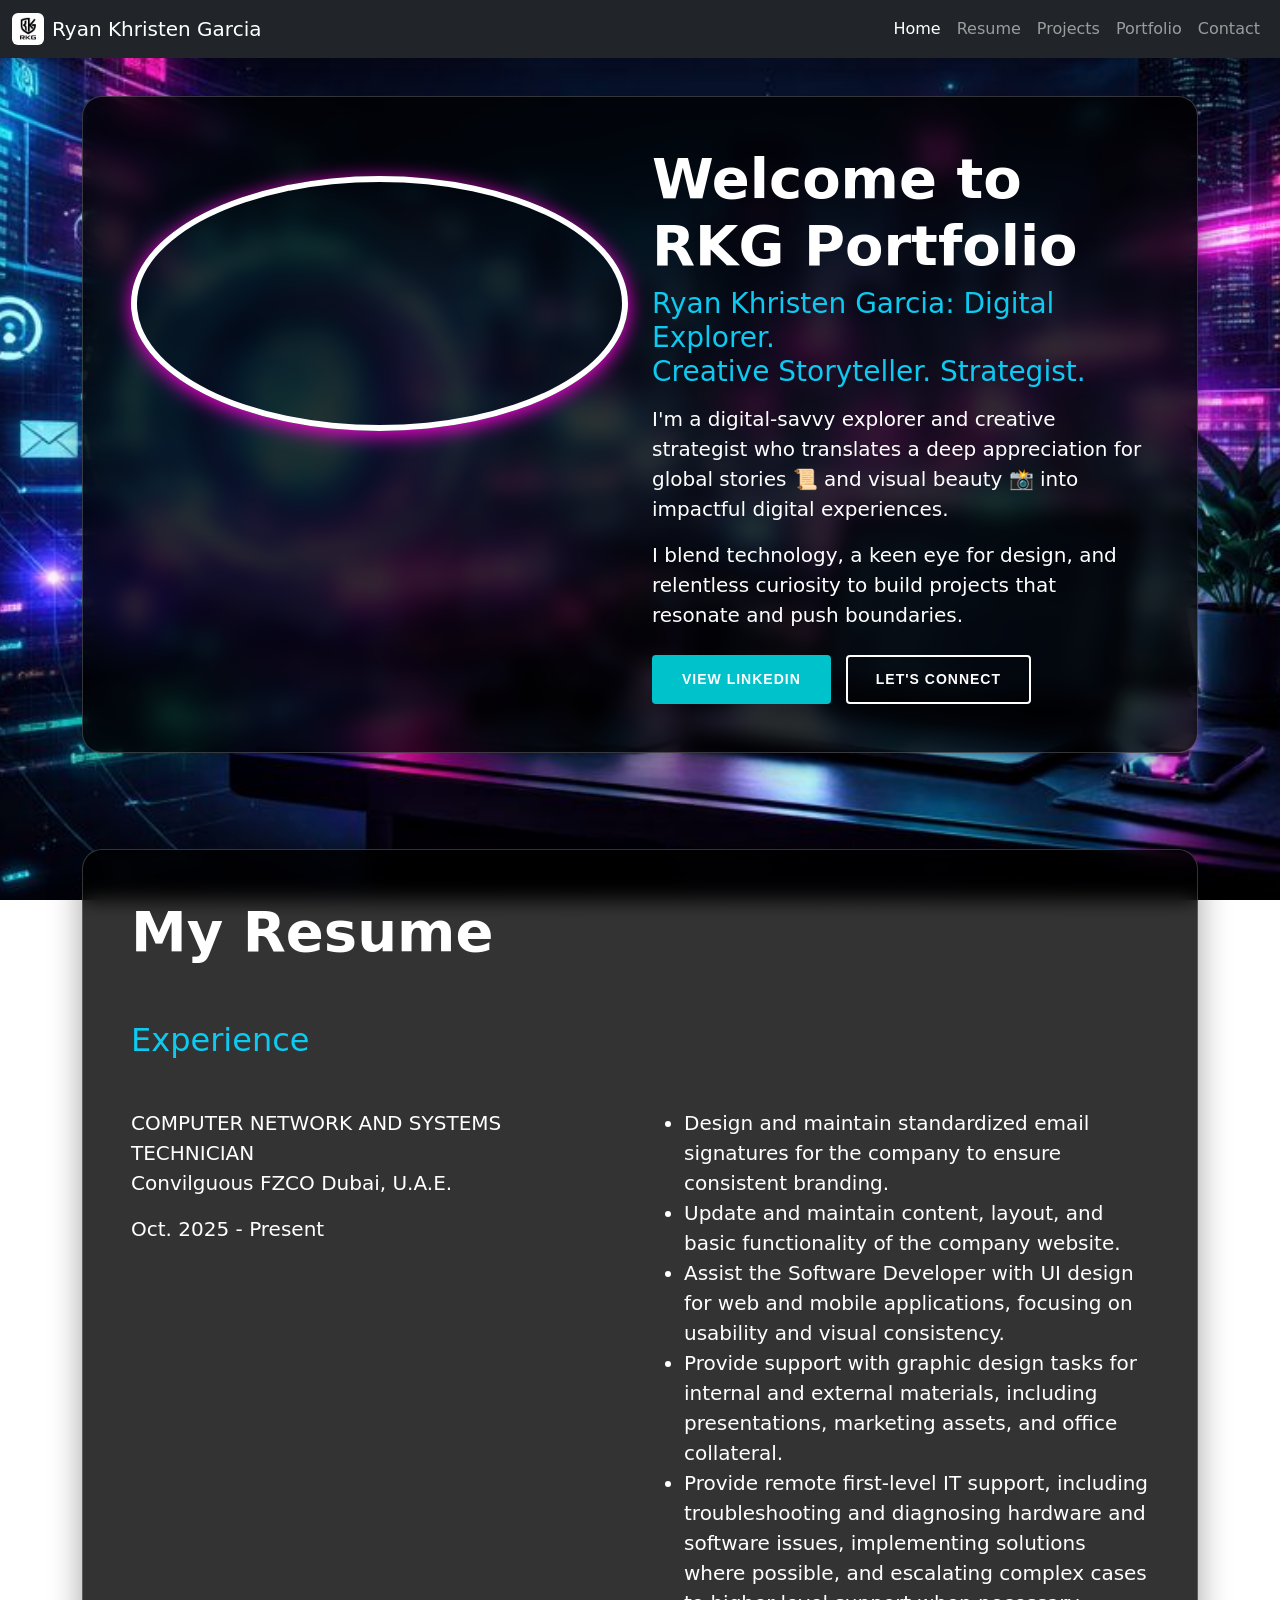
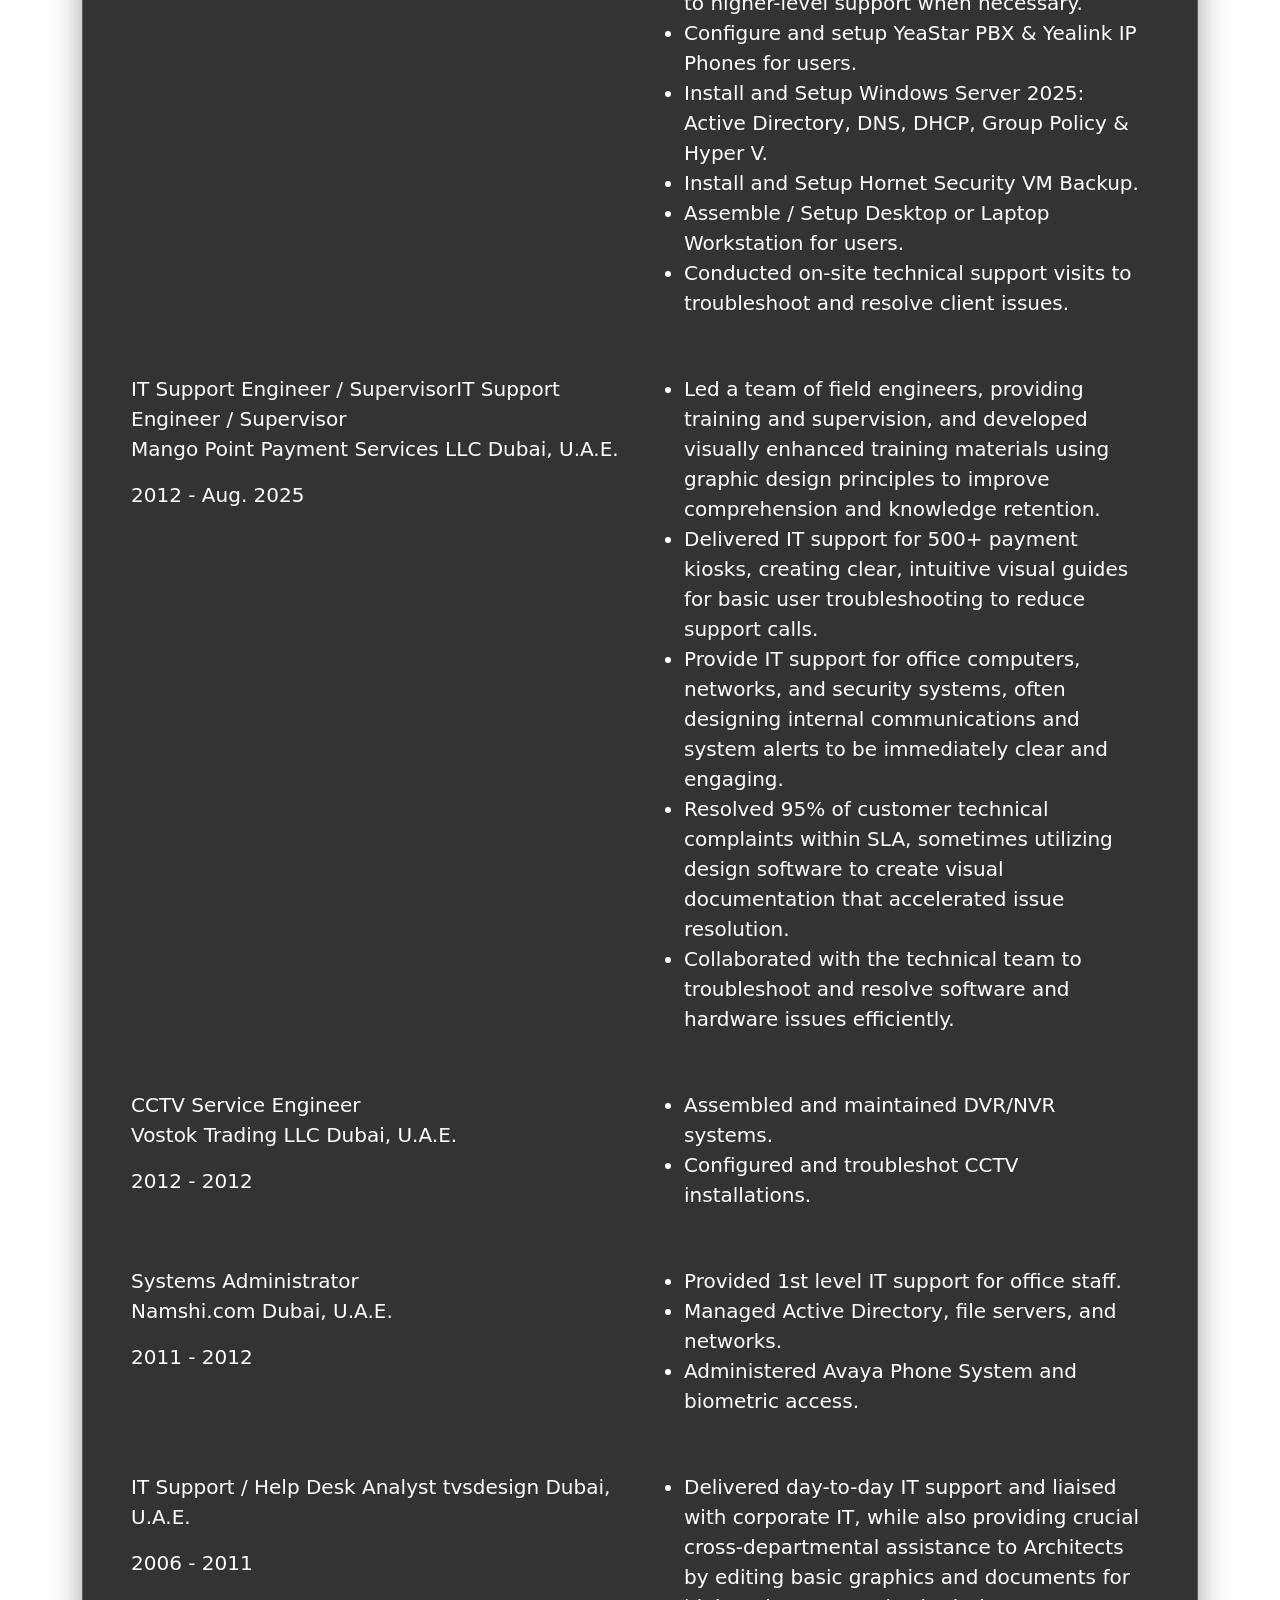
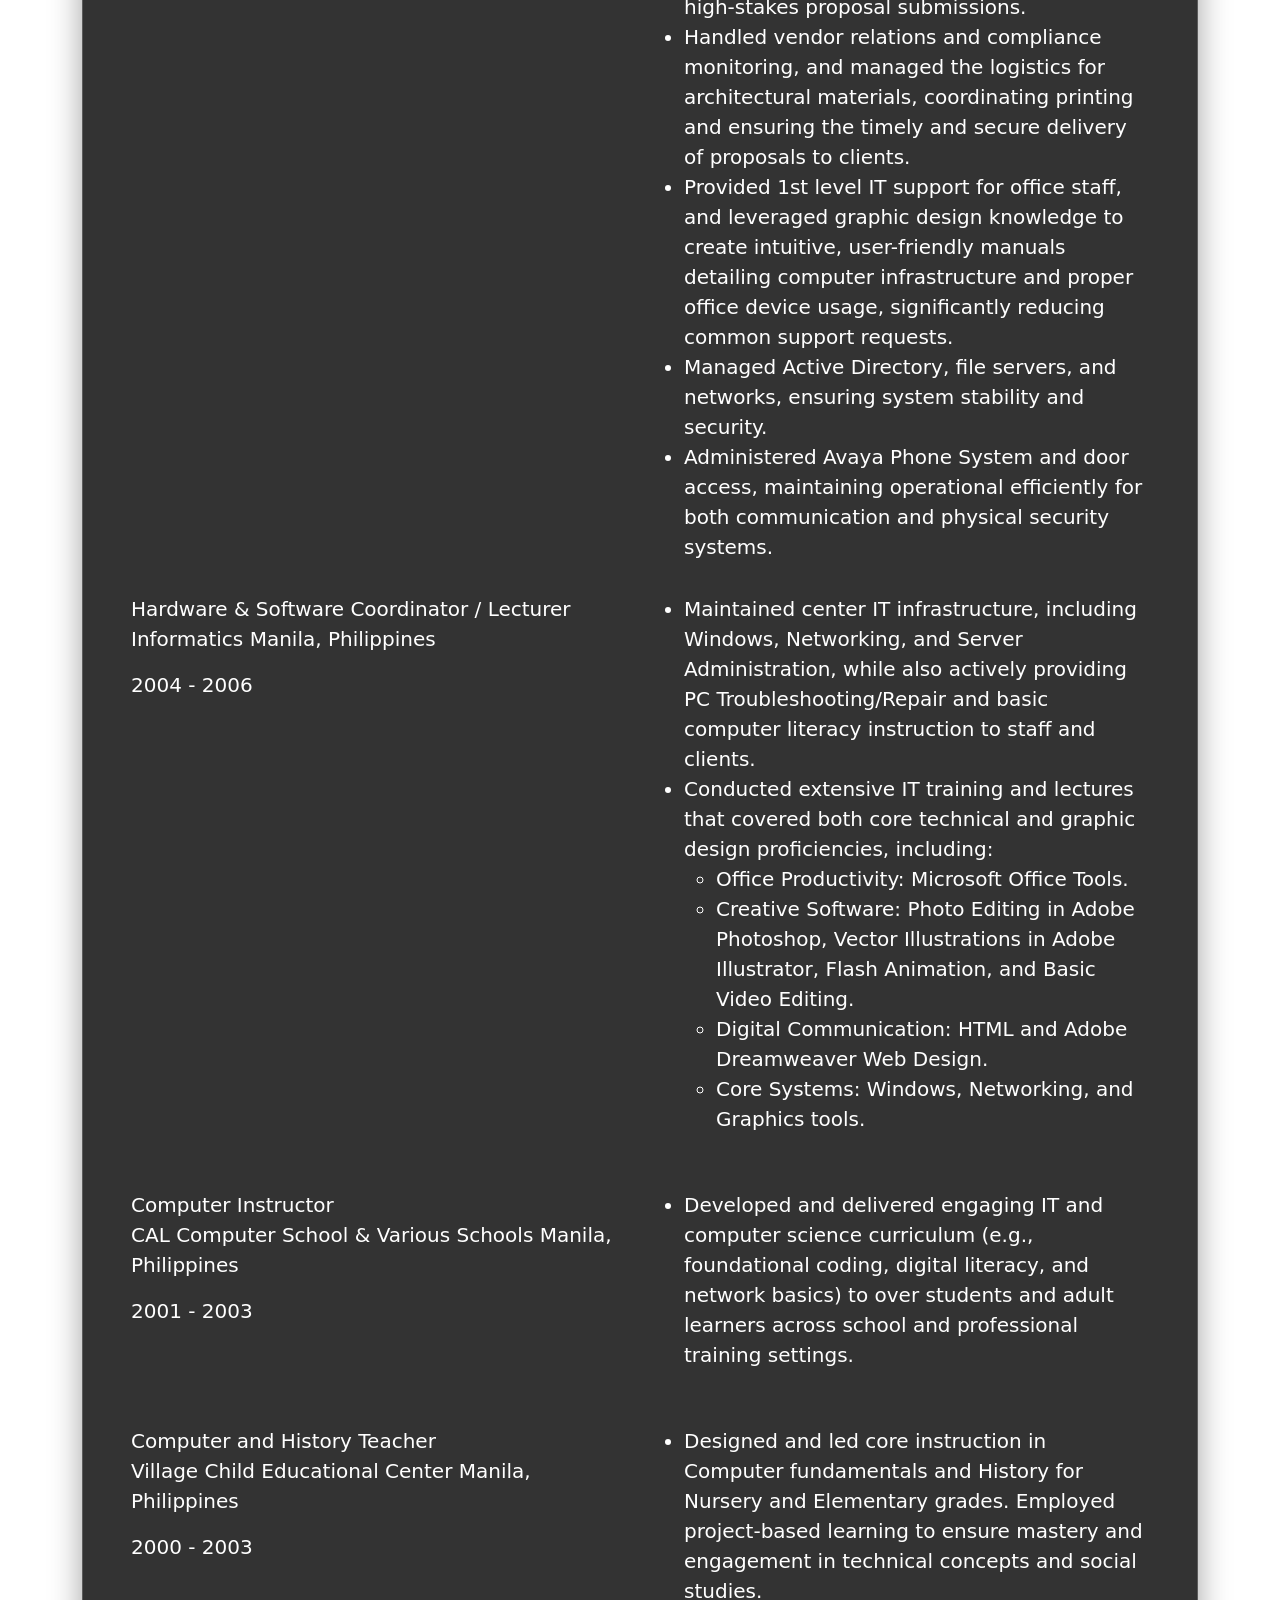
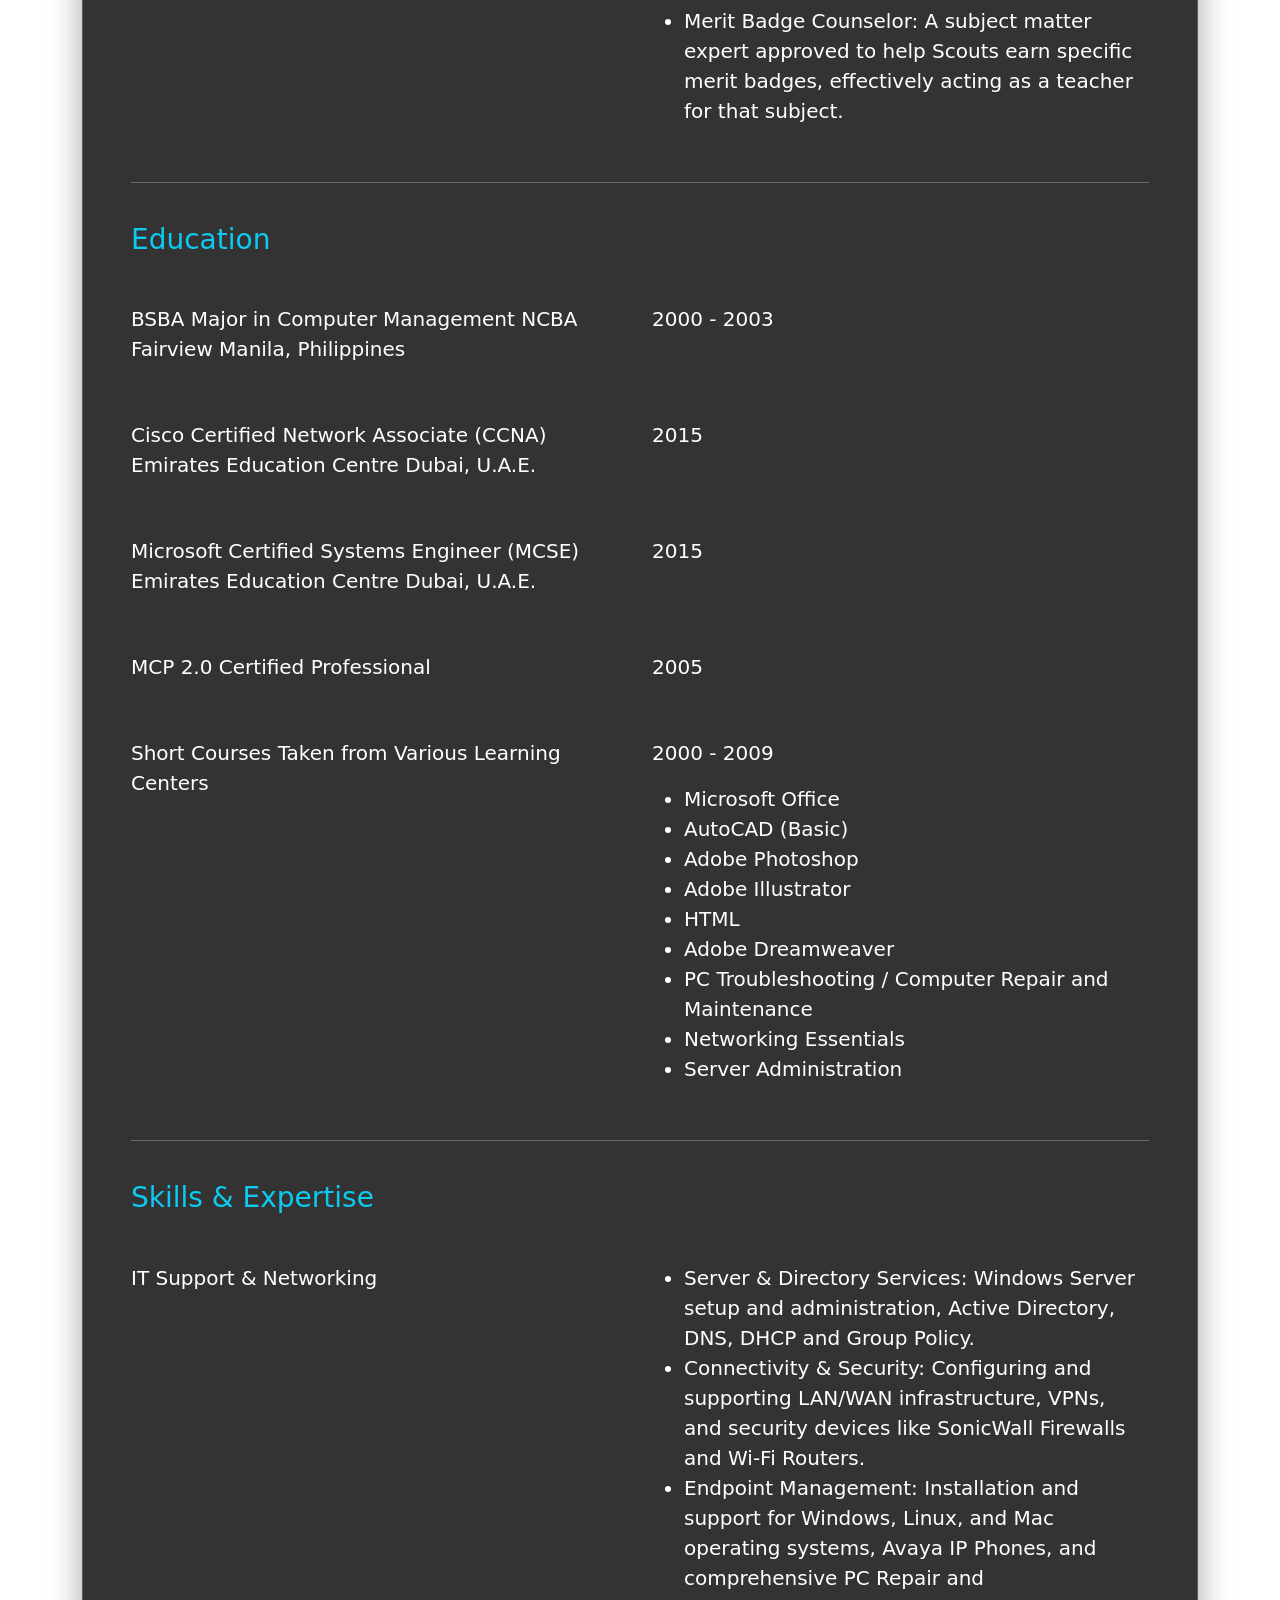
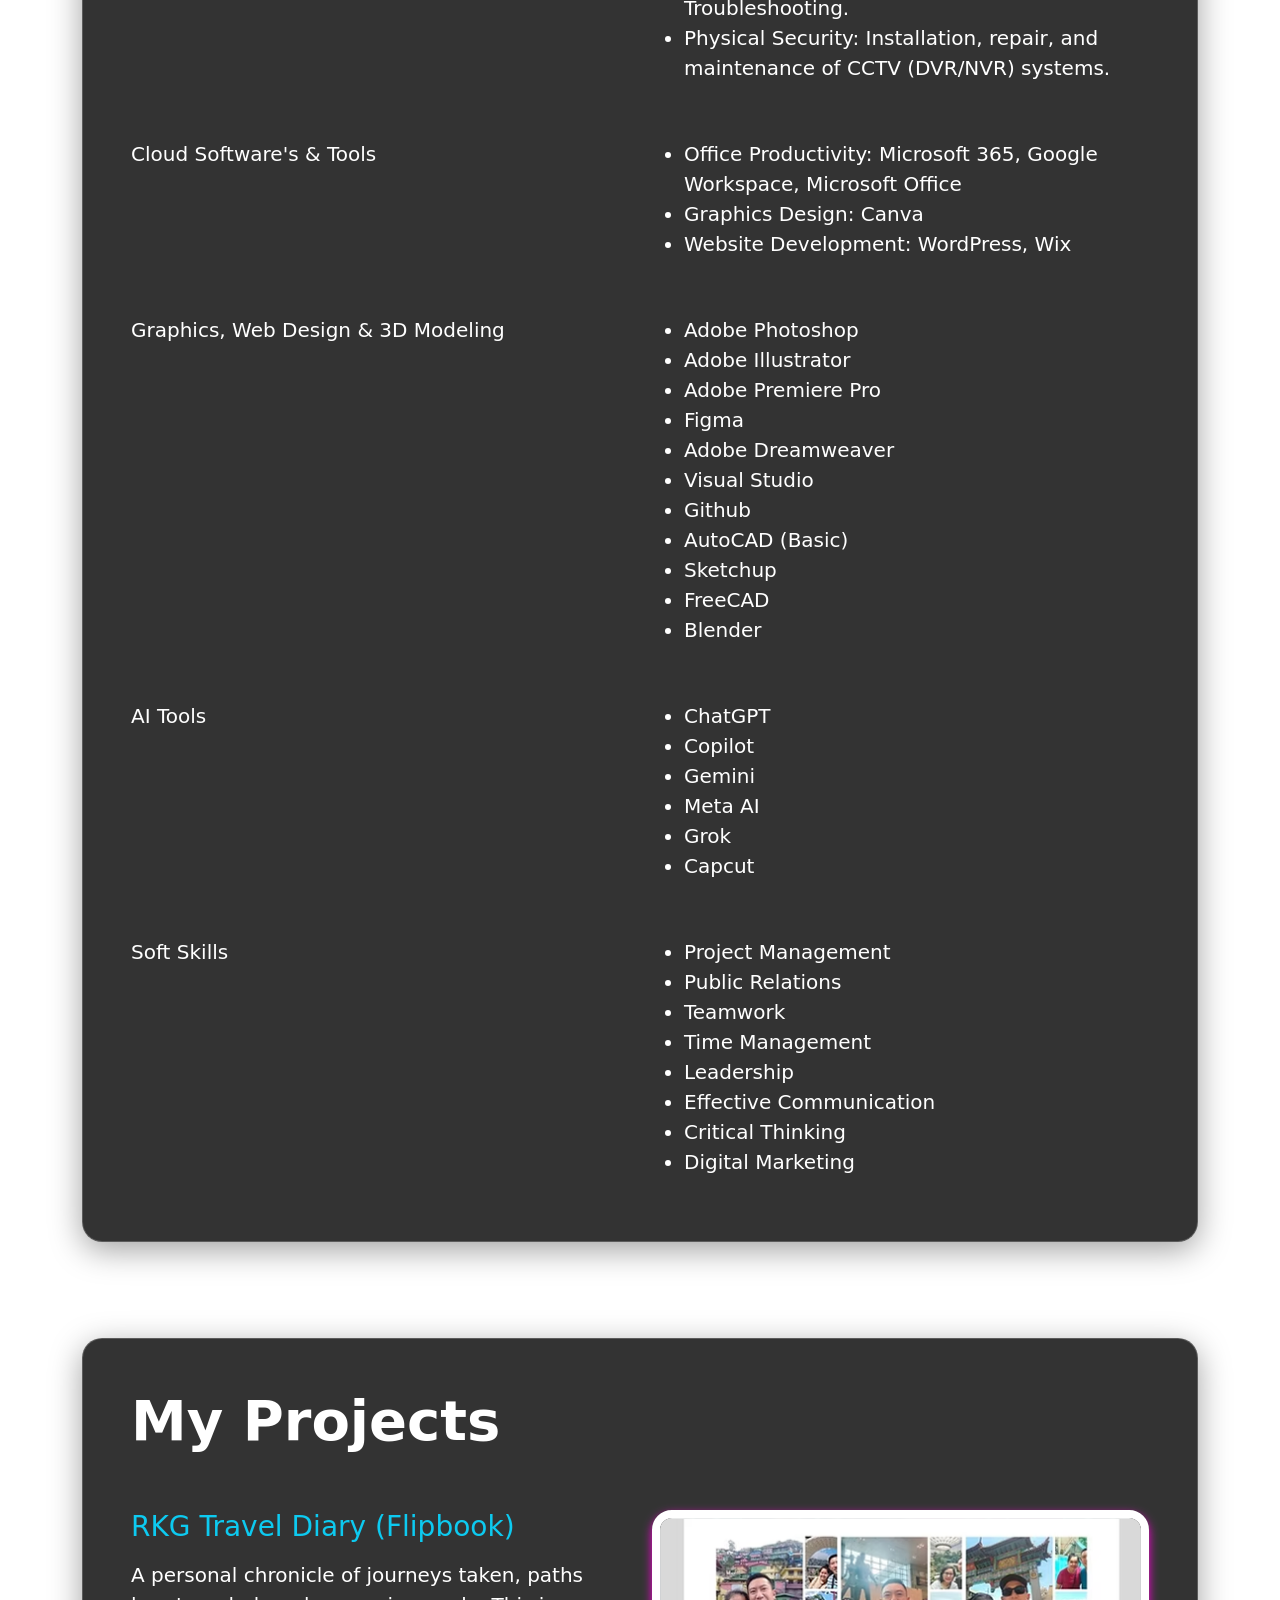
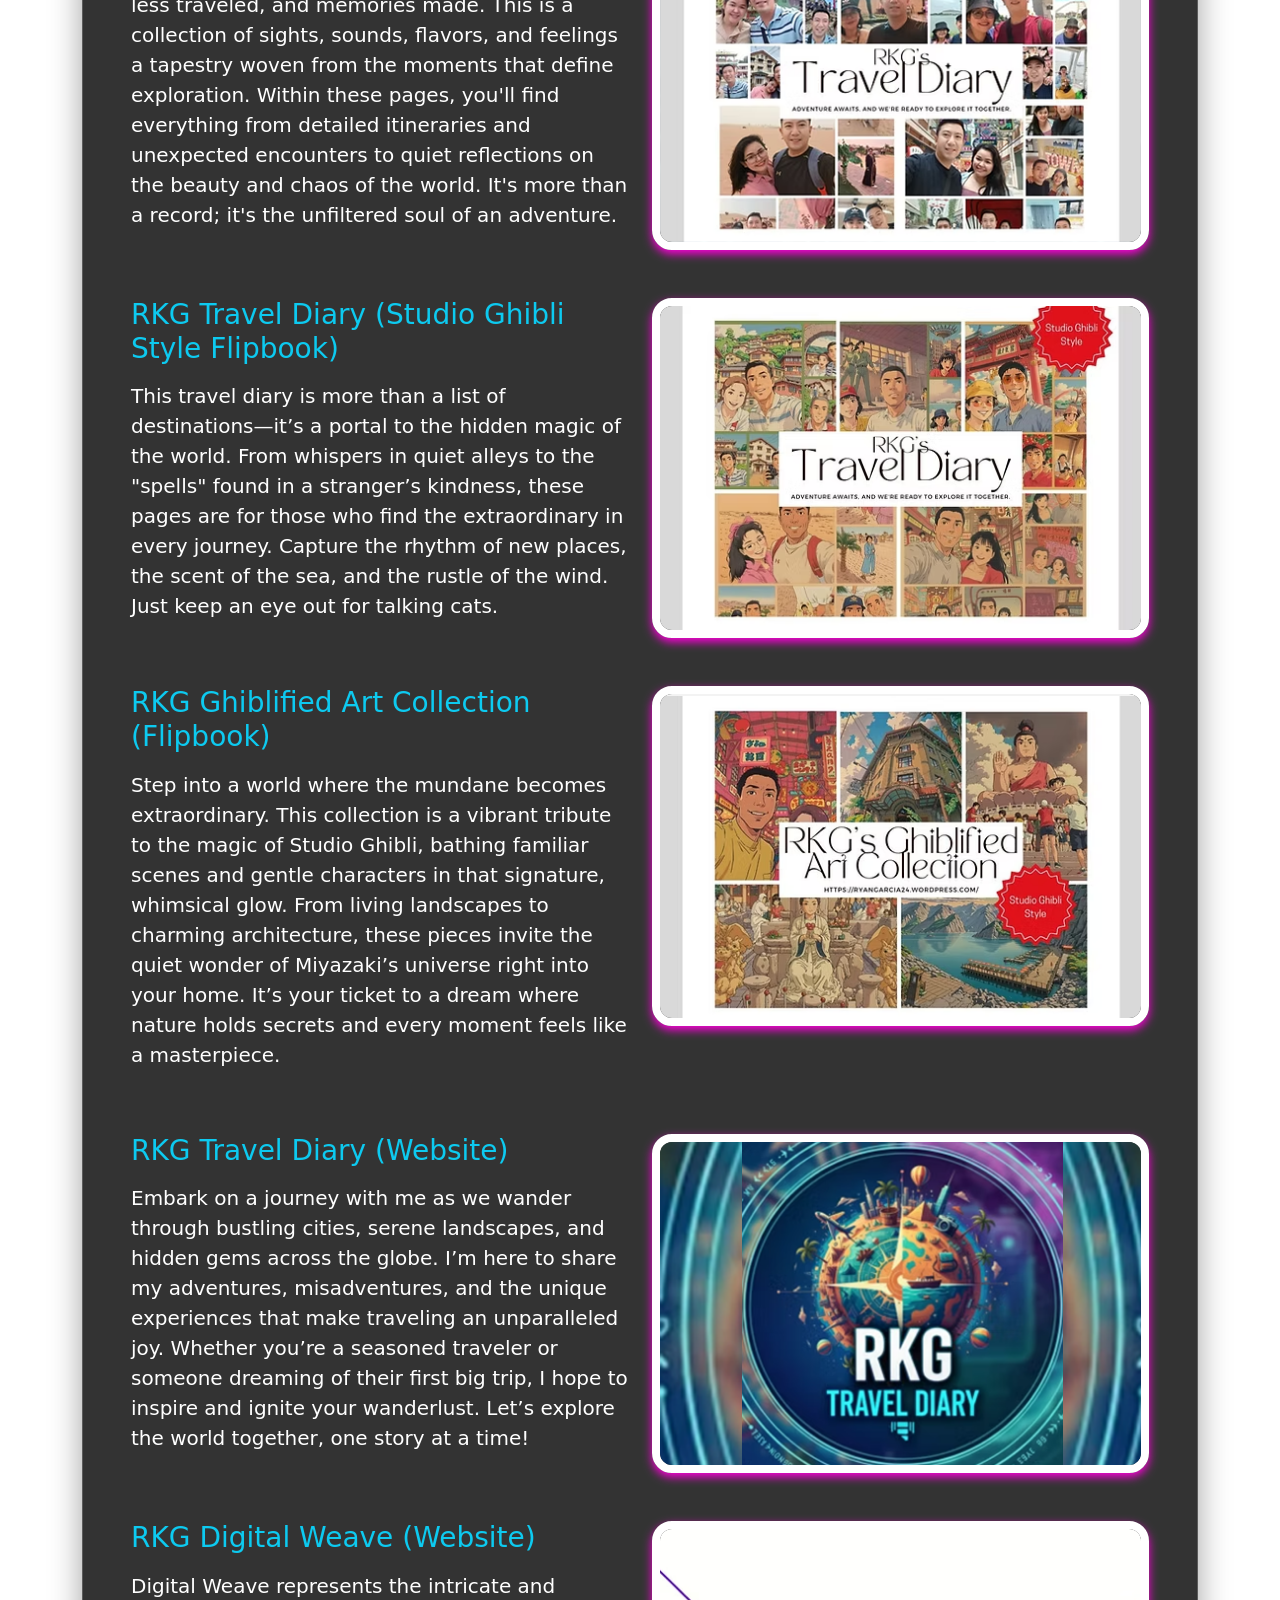
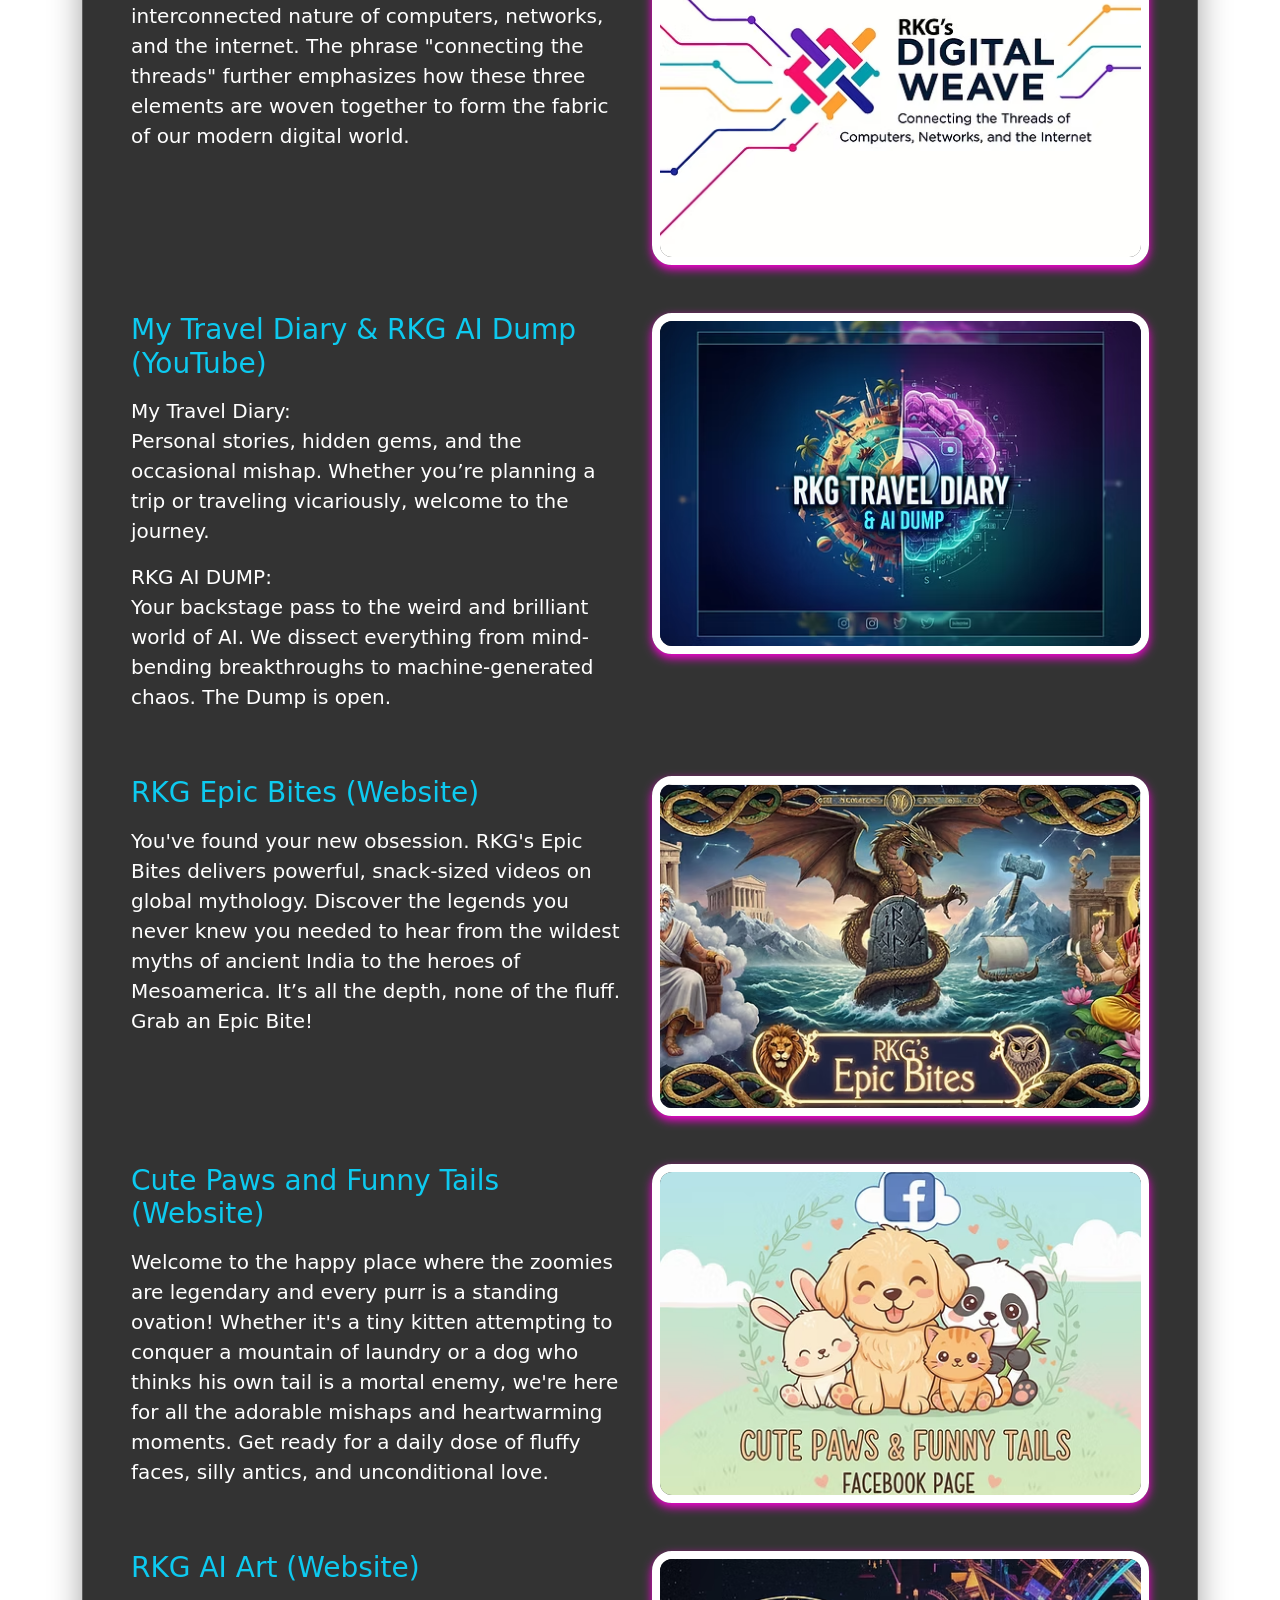
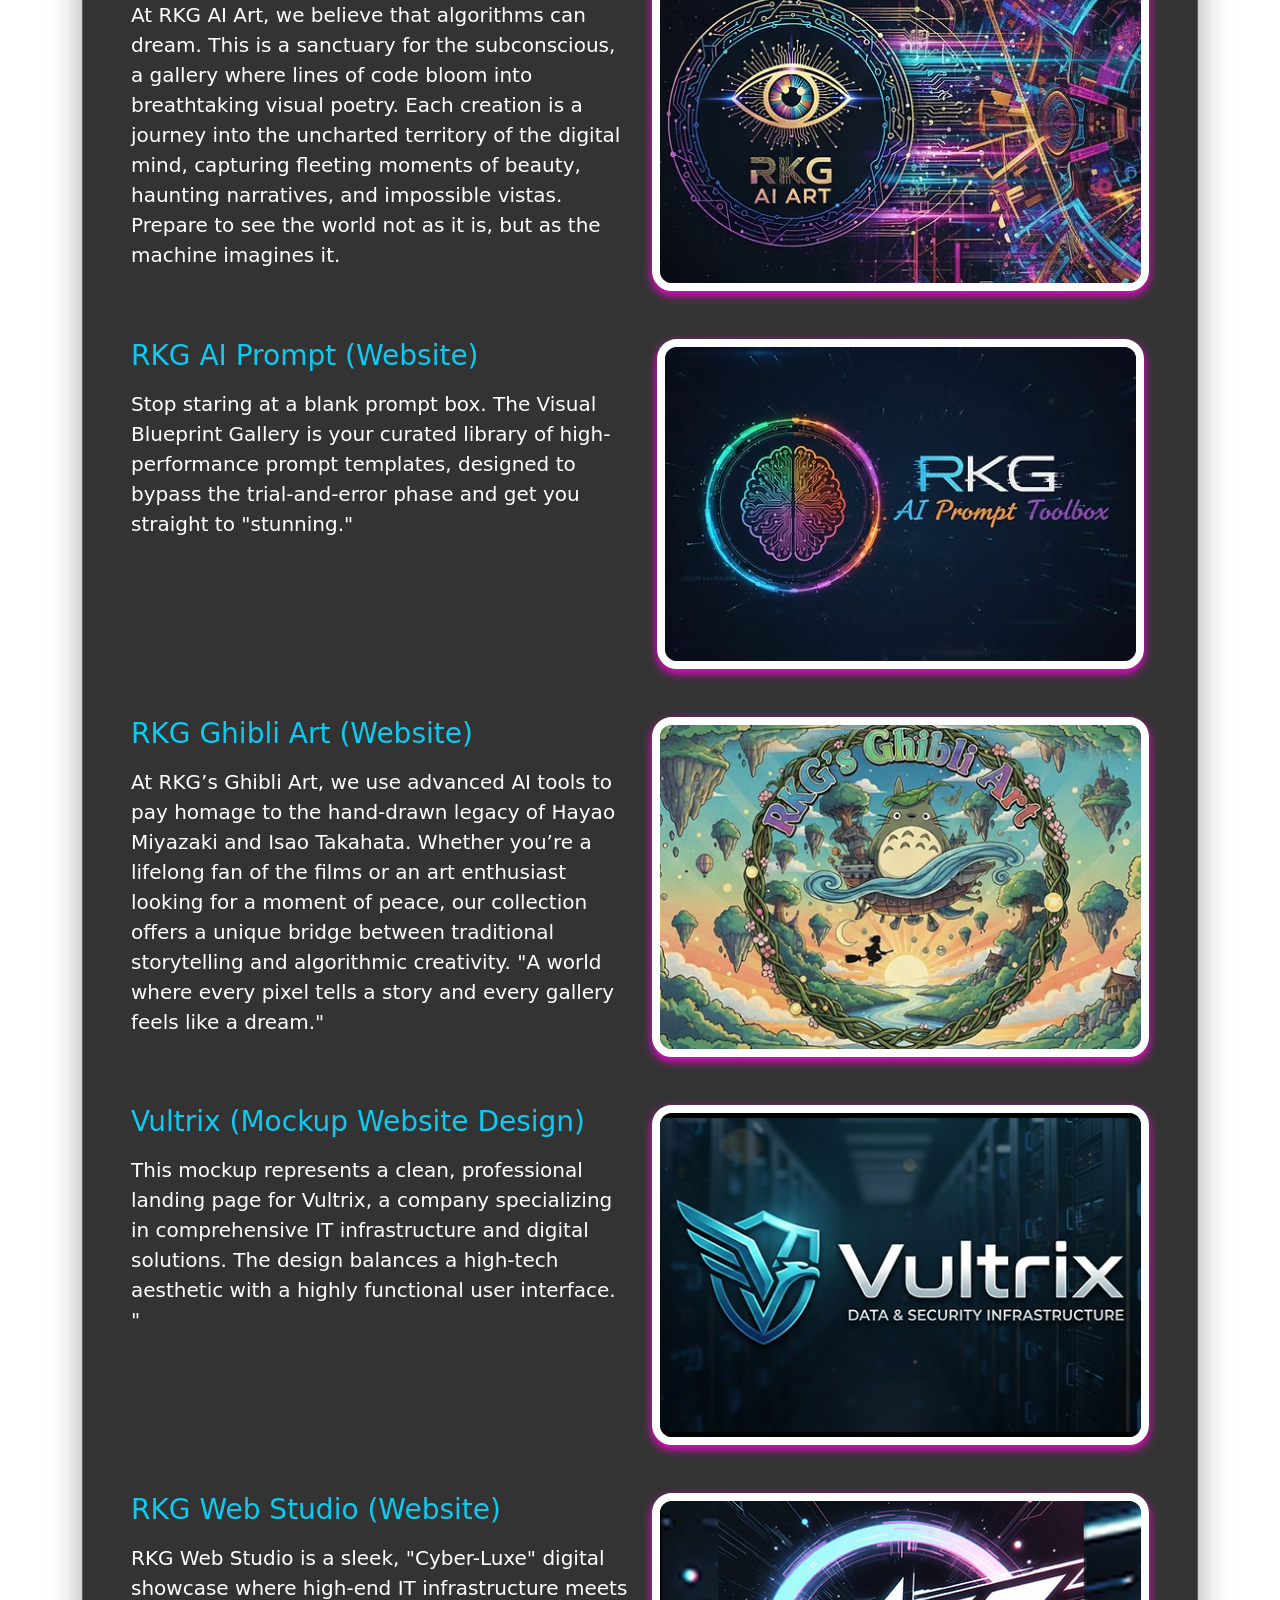
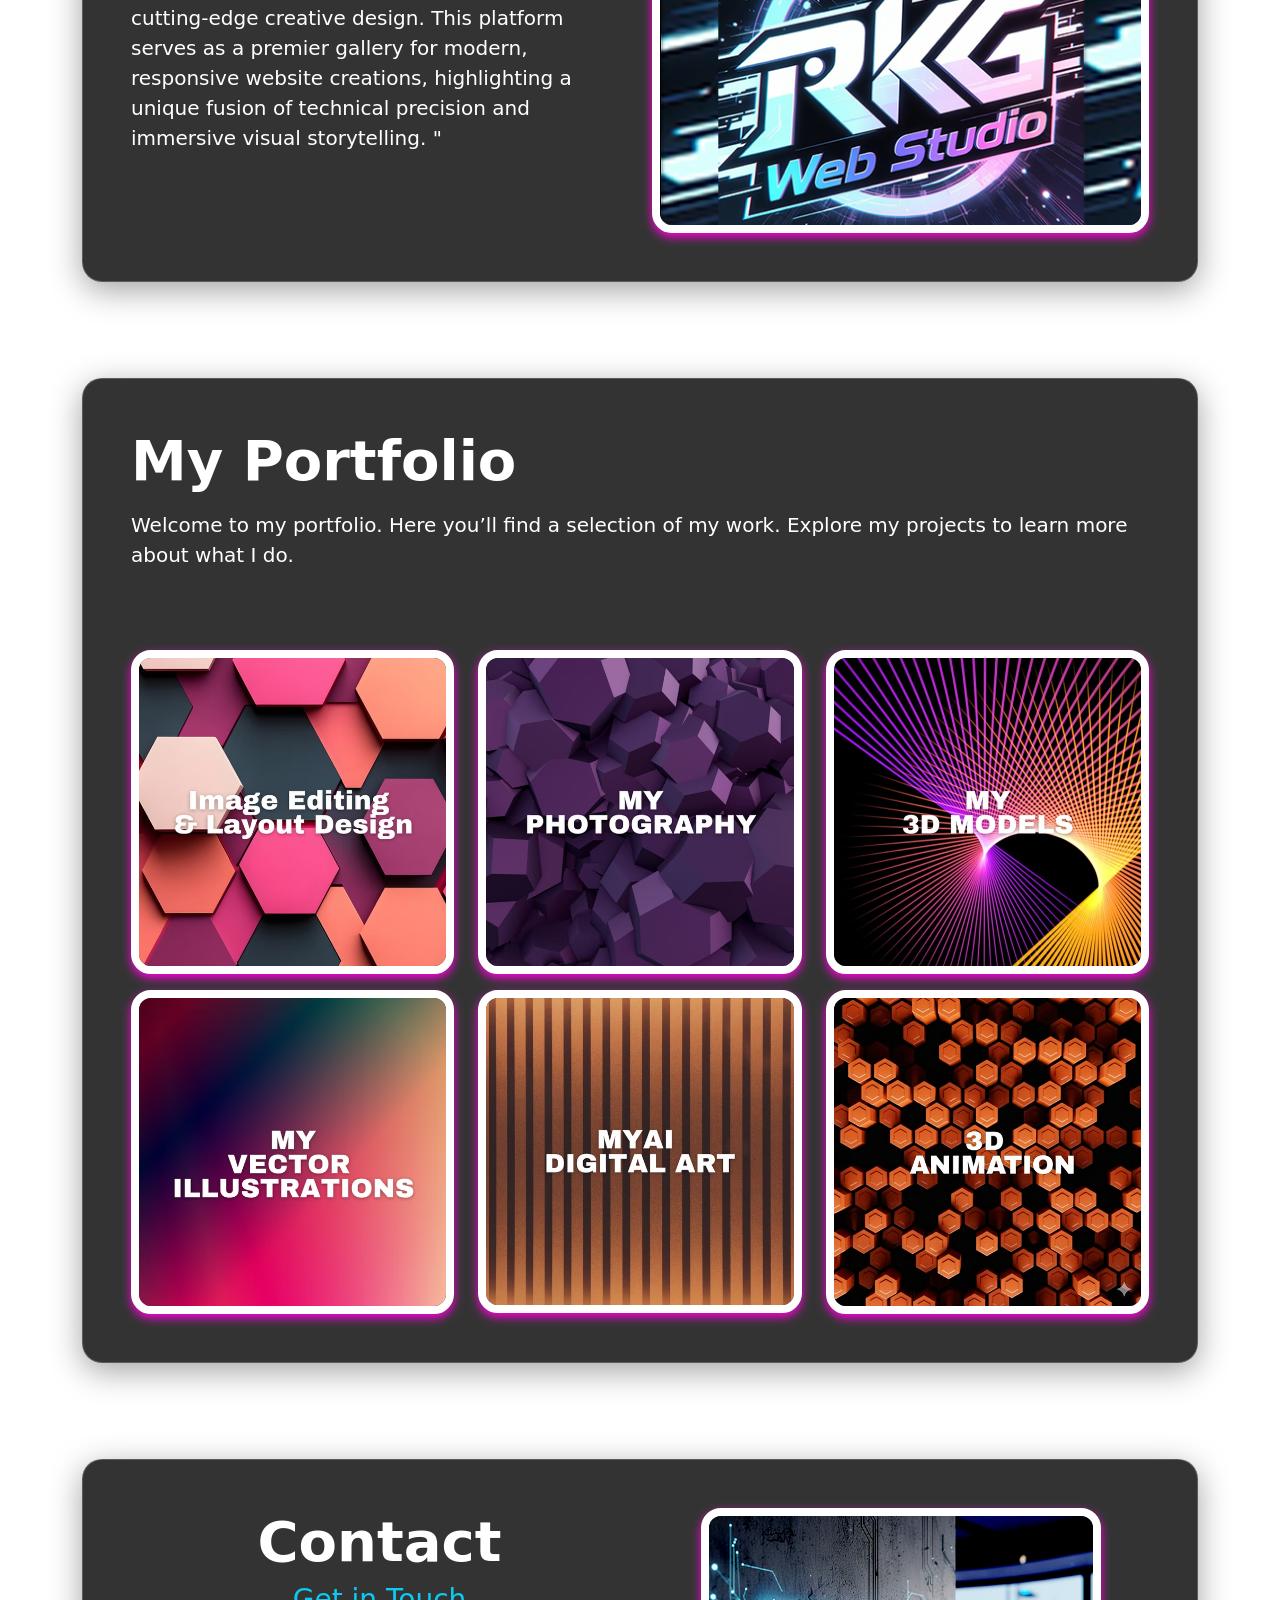
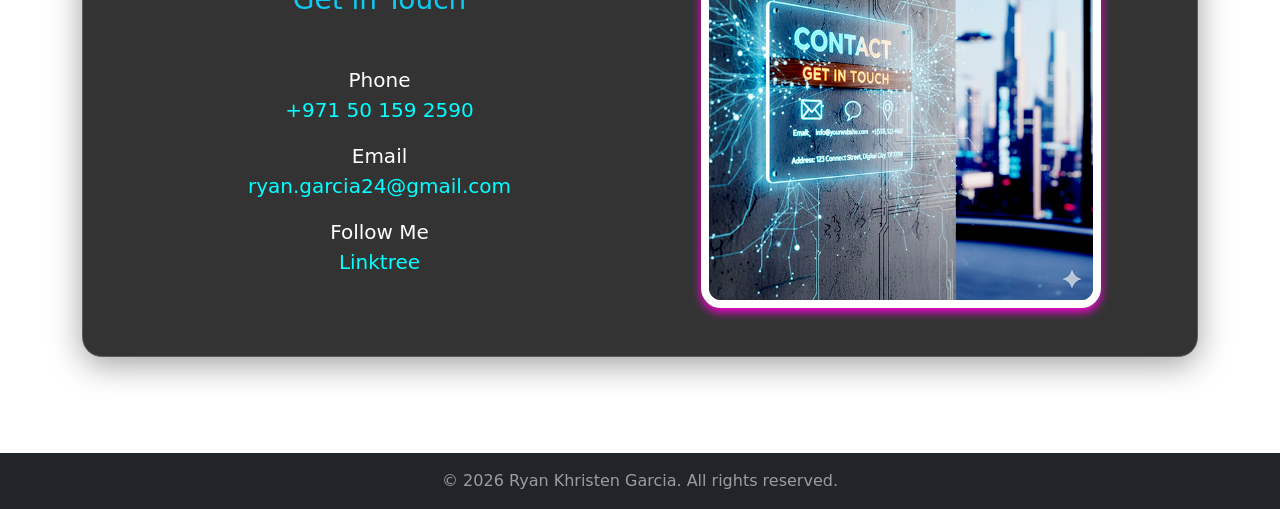
==== commit e2544d4c: "Add files via upload" ====
--- a/index.html
+++ b/index.html
@@ -631,7 +631,7 @@
 
                 <div class="row">
                     <div class="col-md-6">
-                        <h3 class="text-info">RKG's Ghiblified Art Collection (Flipbook)</h3>
+                        <h3 class="text-info">RKG Ghiblified Art Collection (Flipbook)</h3>
                         <p class="lead mt-3">
                         Step into a world where the mundane becomes extraordinary. This collection is a vibrant tribute to the magic of Studio Ghibli, 
                         bathing familiar scenes and gentle characters in that signature, whimsical glow.
@@ -652,7 +652,7 @@
 
                 <div class="row">
                     <div class="col-md-6">
-                        <h3 class="text-info">RYANGARCIA24 My Travel Diary (Website)</h3>
+                        <h3 class="text-info">RKG Travel Diary (Website)</h3>
                         <p class="lead mt-3">Embark on a journey with me as we wander through bustling cities, serene landscapes, and hidden gems across the globe. I’m here to share my adventures, misadventures, and the unique experiences that make traveling an unparalleled joy. Whether you’re a seasoned traveler or someone dreaming of their first big trip, I hope to inspire and ignite your wanderlust. Let’s explore the world together, one story at a time!</p>
                     </div>
 
@@ -667,7 +667,7 @@
 
                 <div class="row">
                     <div class="col-md-6">
-                        <h3 class="text-info">RKG's Digital Weave (Website)</h3>
+                        <h3 class="text-info">RKG Digital Weave (Website)</h3>
                         <p class="lead mt-3">Digital Weave represents the intricate and interconnected nature of computers, networks, and the internet. The phrase "connecting the threads" further emphasizes how these three elements are woven together to form the fabric of our modern digital world.</p>
                     </div>
 
@@ -703,7 +703,7 @@
 
                 <div class="row">
                     <div class="col-md-6">
-                        <h3 class="text-info">RKG's Epic Bites (Website)</h3>
+                        <h3 class="text-info">RKG Epic Bites (Website)</h3>
                         <p class="lead mt-3">You've found your new obsession. RKG's Epic Bites delivers powerful, snack-sized videos on global mythology. Discover the legends you never knew you needed to hear from the wildest myths of ancient India to the heroes of Mesoamerica. It’s all the depth, none of the fluff. Grab an Epic Bite!</p>
                     </div>
 
@@ -737,7 +737,7 @@
 
                 <div class="row">
                     <div class="col-md-6">
-                        <h3 class="text-info">RKG's AI Art (Website)</h3>
+                        <h3 class="text-info">RKG AI Art (Website)</h3>
                         <p class="lead mt-3">At RKG AI Art, we believe that algorithms can dream. This is a sanctuary for the subconscious, a gallery where lines of code bloom into breathtaking visual poetry. Each creation is a journey into the uncharted territory of the digital mind, capturing fleeting moments of beauty, haunting narratives, and impossible vistas. Prepare to see the world not as it is, but as the machine imagines it.</p>
                     </div>
 
@@ -752,7 +752,7 @@
 
                 <div class="row">
                     <div class="col-md-6">
-                        <h3 class="text-info">RKG's AI Prompt (Website)</h3>
+                        <h3 class="text-info">RKG AI Prompt (Website)</h3>
                         <p class="lead mt-3">Stop staring at a blank prompt box. The Visual Blueprint Gallery is your curated library of high-performance prompt templates, designed to bypass the trial-and-error phase and get you straight to "stunning."</p>
                     </div>
 
@@ -767,7 +767,7 @@
 
                 <div class="row">
                     <div class="col-md-6">
-                        <h3 class="text-info">RKG's Ghibli Art (Website)</h3>
+                        <h3 class="text-info">RKG Ghibli Art (Website)</h3>
                         <p class="lead mt-3">At RKG’s Ghibli Art, we use advanced AI tools to pay homage to the hand-drawn legacy of Hayao Miyazaki and Isao Takahata. Whether you’re a lifelong fan of the films or an art enthusiast looking for a moment of peace, our collection offers a unique bridge between traditional storytelling and algorithmic creativity. "A world where every pixel tells a story and every gallery feels like a dream."</p>
                     </div>
 
@@ -789,6 +789,21 @@
                     <div class="col-md-6 text-center">
                         <a href="https://rkg24.github.io/vultrix/" target="_blank">
                             <img src="images\vultrix.png" style="border: 8px solid white; border-radius: 20px; box-shadow: 0px 4px 10px rgb(255, 0, 220);" class="img-fluid premium-hover" />
+                        </a>
+                    </div>
+                </div>
+
+                <br><br>
+
+                <div class="row">
+                    <div class="col-md-6">
+                        <h3 class="text-info">RKG Web Studio (Website)</h3>
+                        <p class="lead mt-3">RKG Web Studio is a sleek, "Cyber-Luxe" digital showcase where high-end IT infrastructure meets cutting-edge creative design. This platform serves as a premier gallery for modern, responsive website creations, highlighting a unique fusion of technical precision and immersive visual storytelling. "</p>
+                    </div>
+
+                    <div class="col-md-6 text-center">
+                        <a href="https://rkg24.github.io/rkgwebstudio/" target="_blank">
+                            <img src="images\RKgwebstudio.png" style="border: 8px solid white; border-radius: 20px; box-shadow: 0px 4px 10px rgb(255, 0, 220);" class="img-fluid premium-hover" />
                         </a>
                     </div>
                 </div>
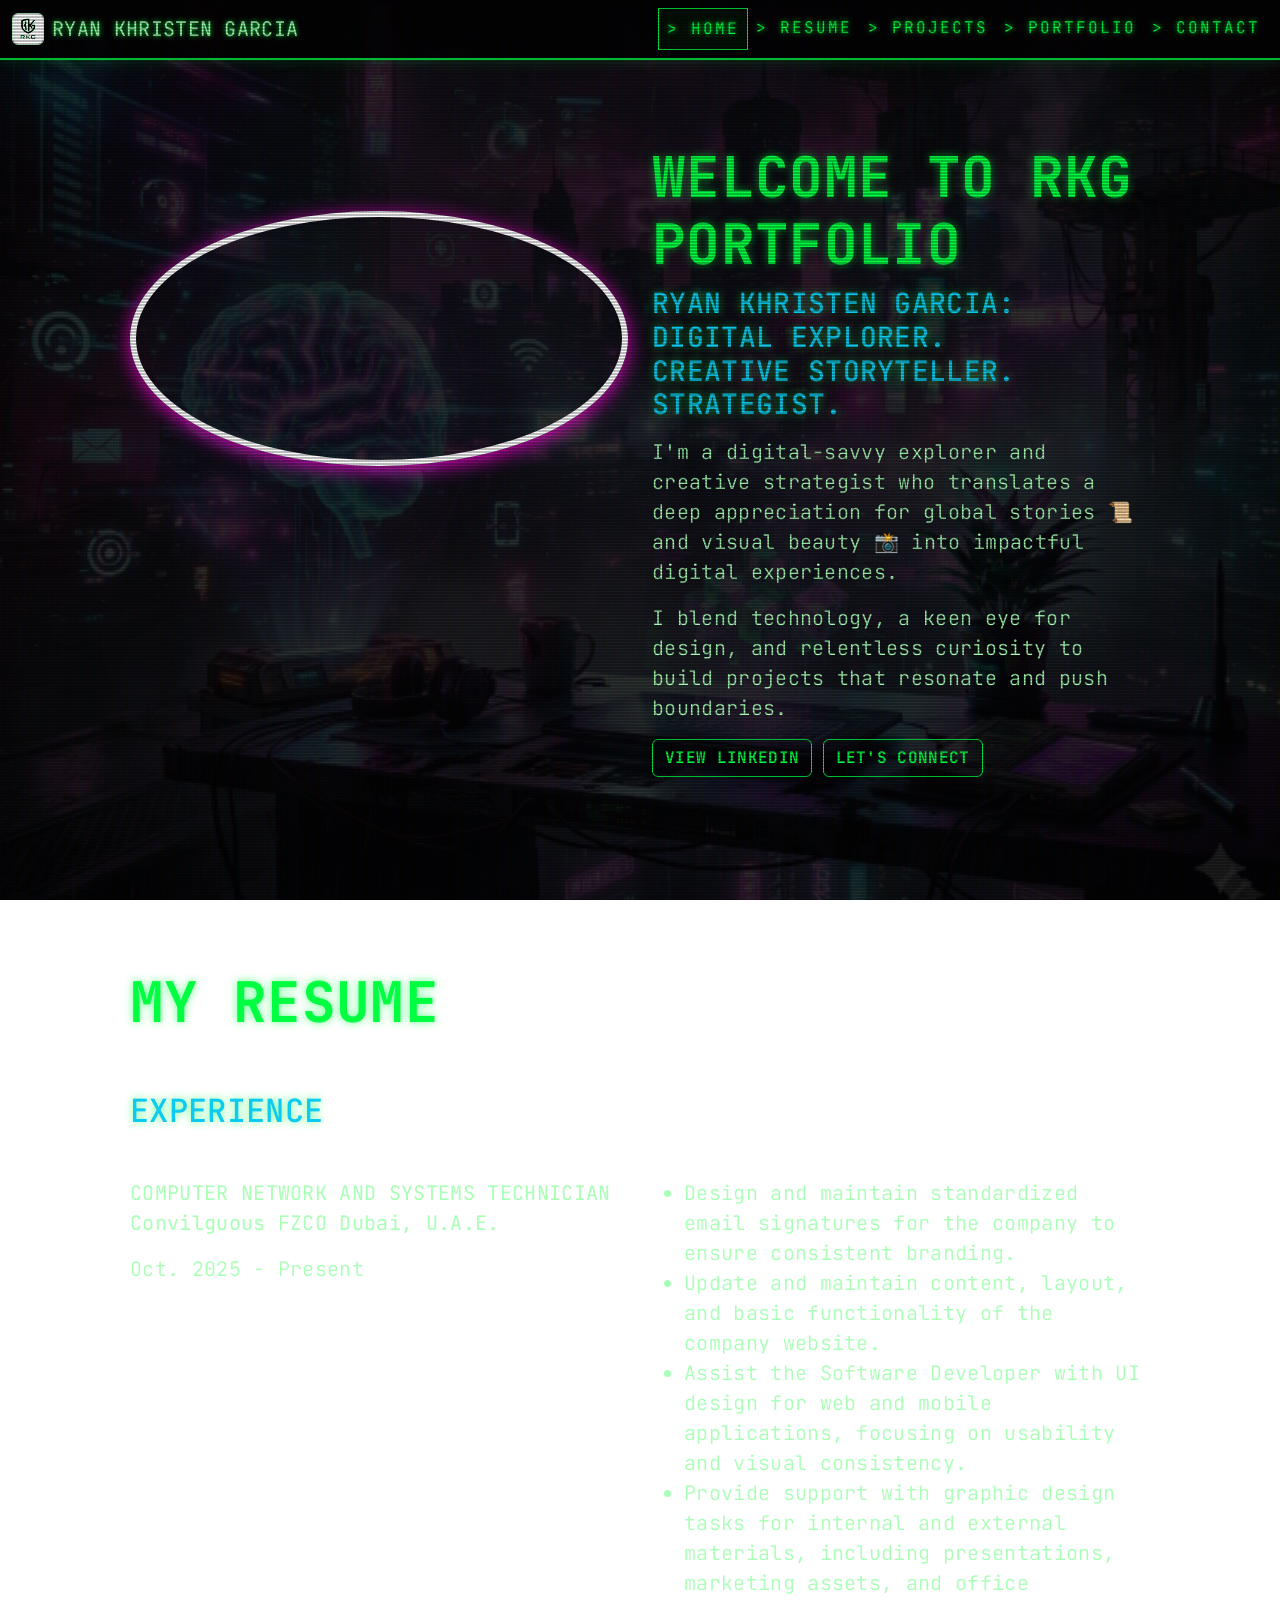
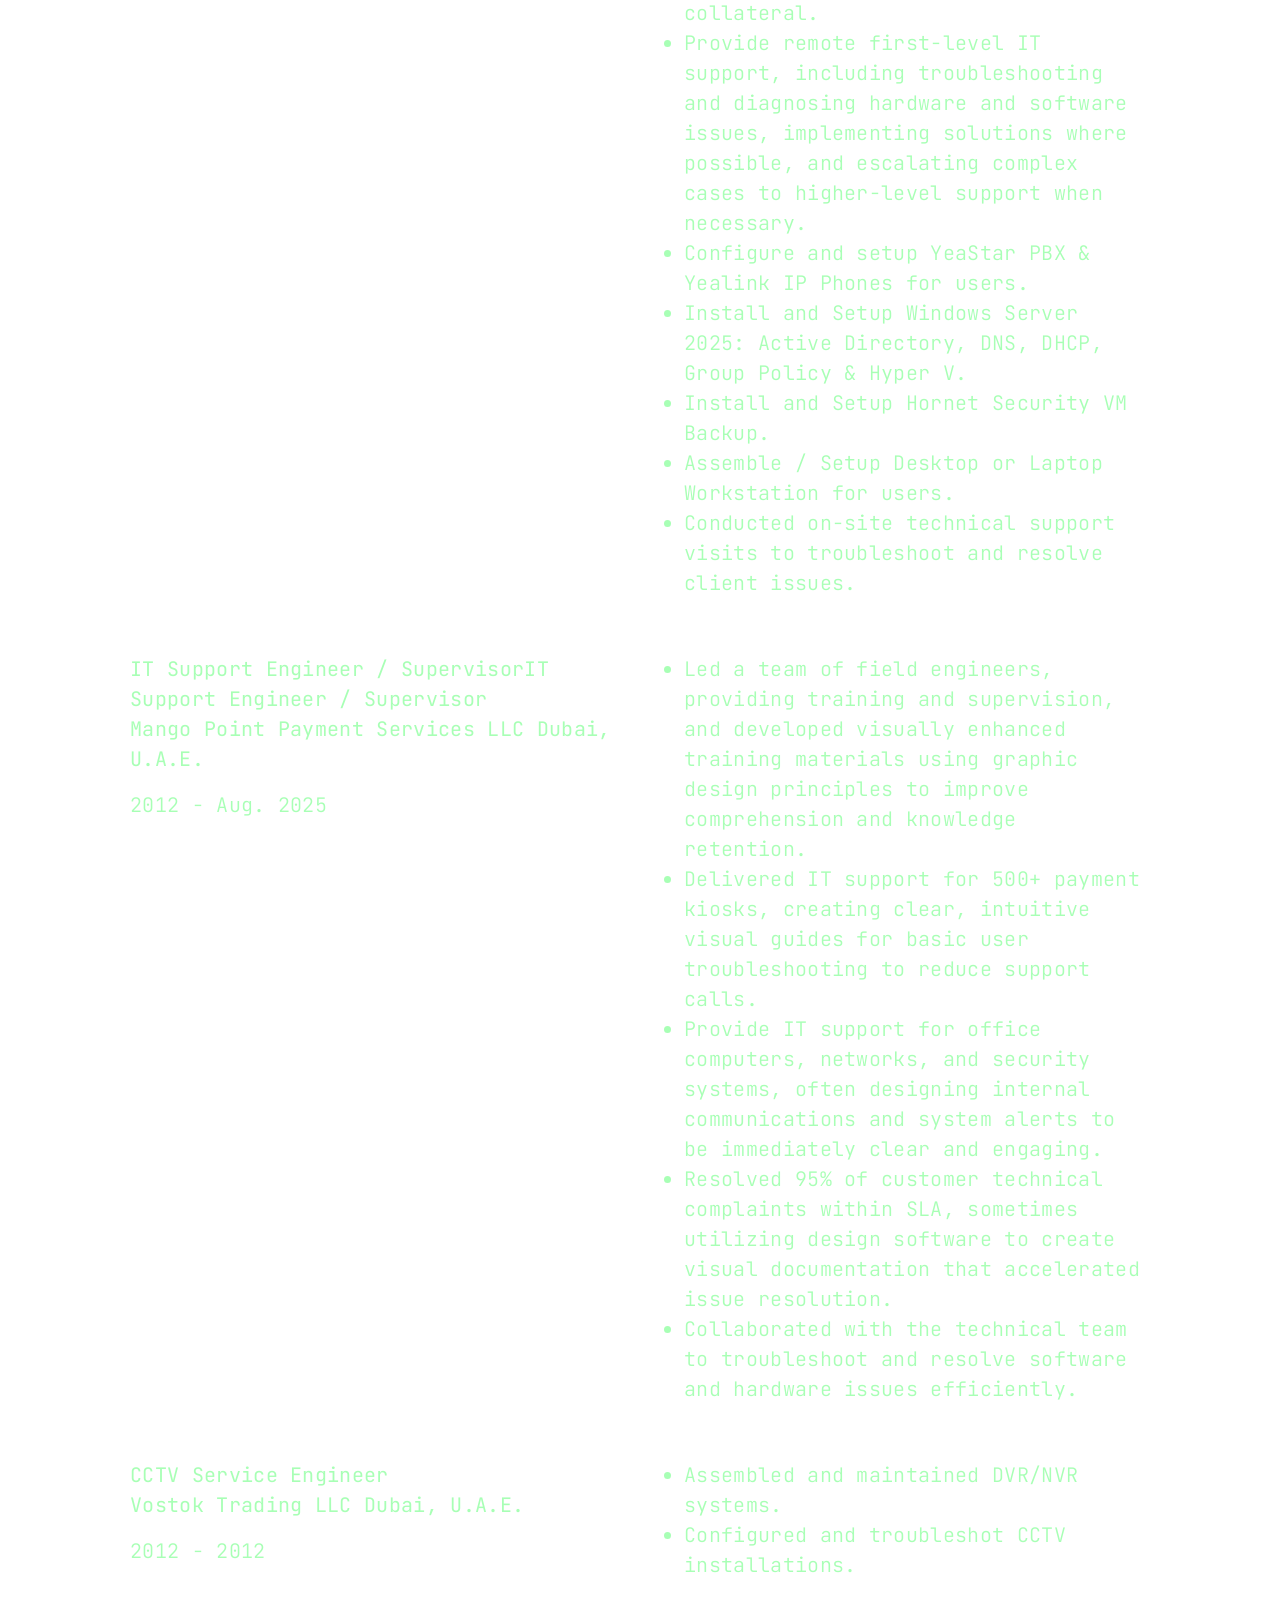
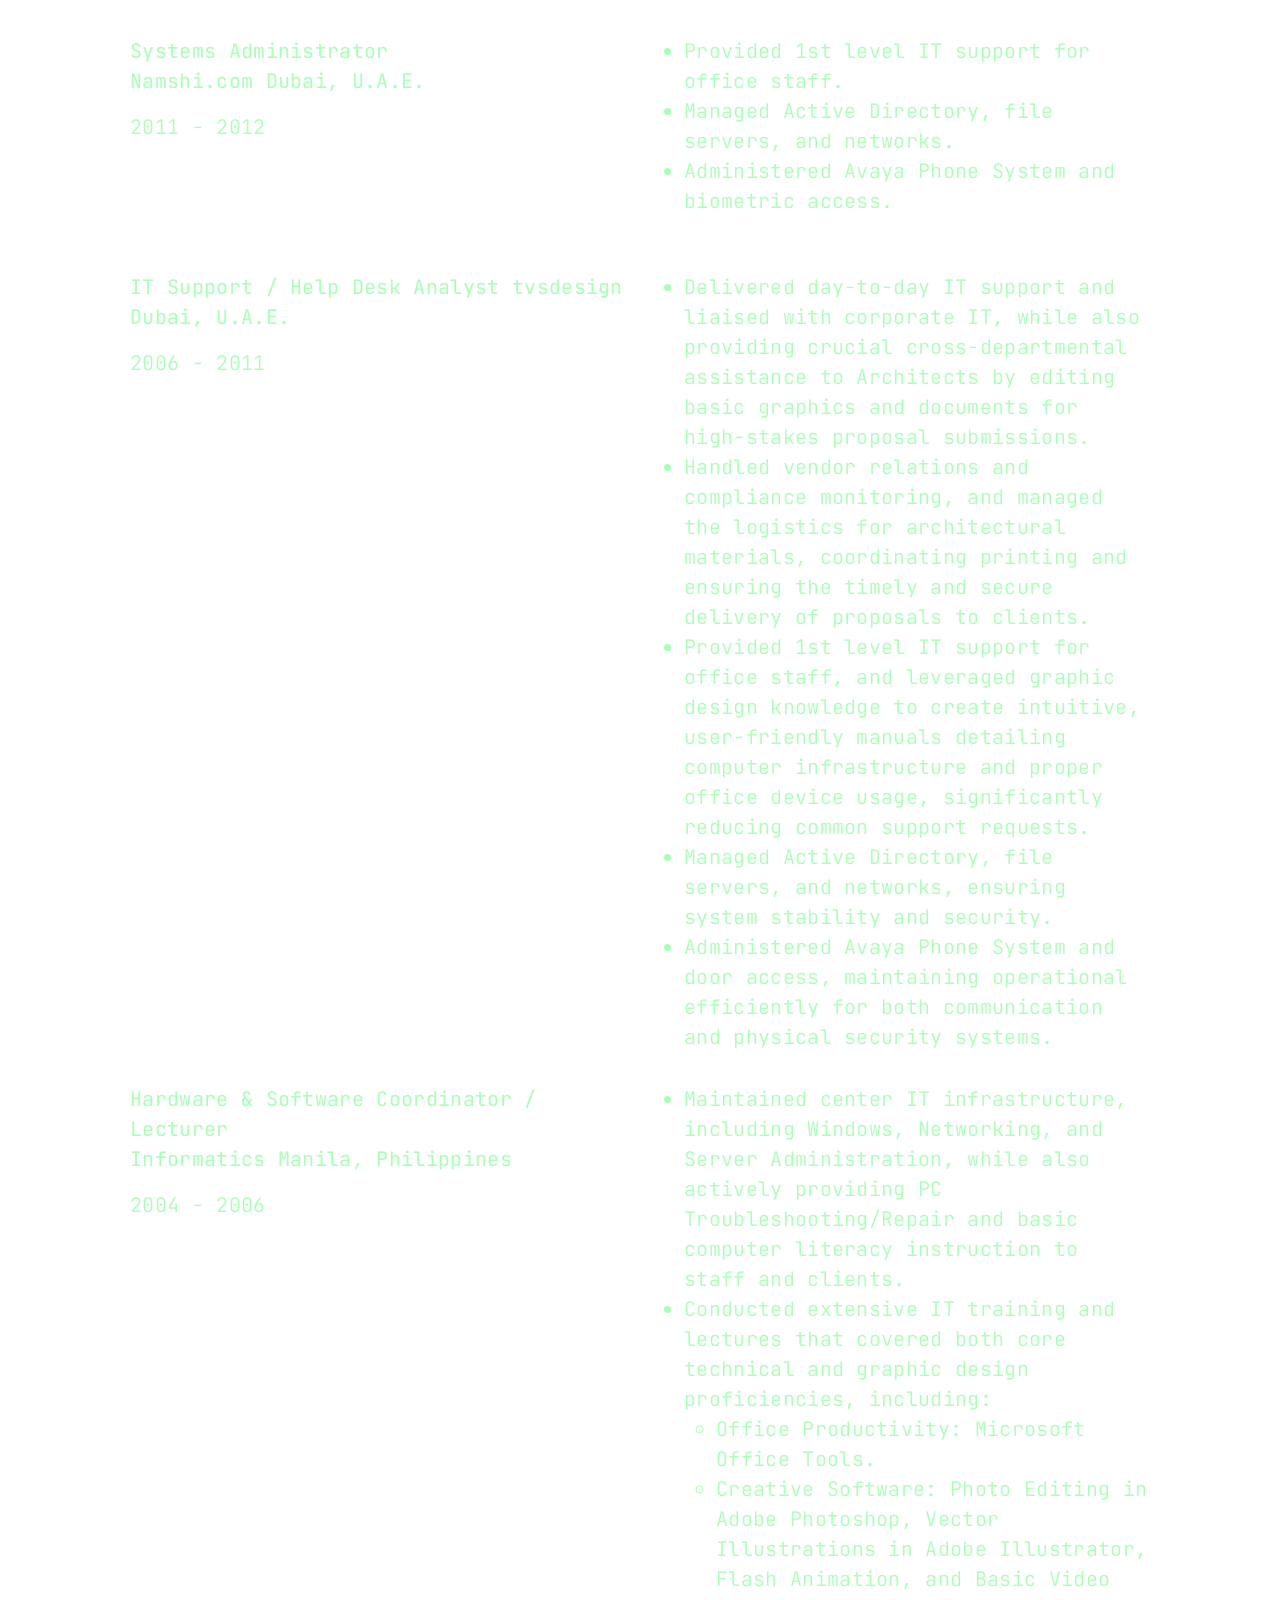
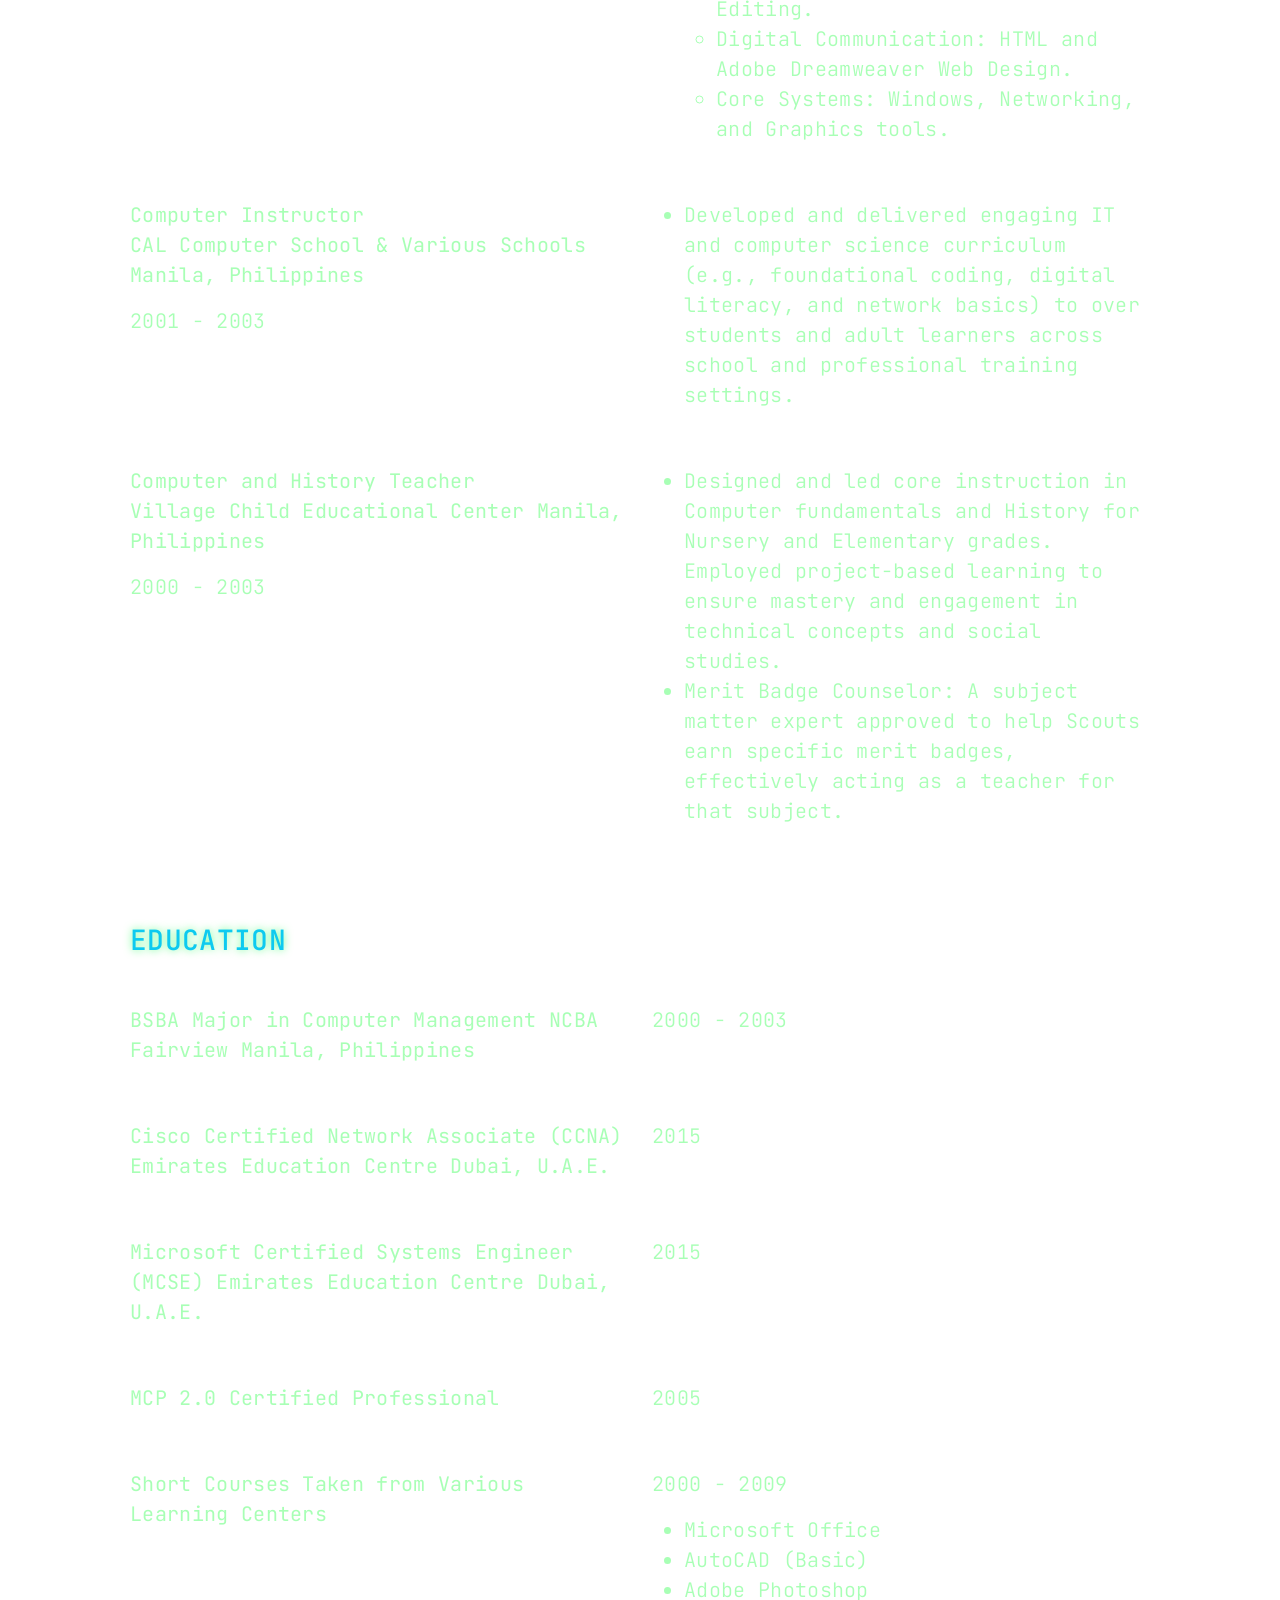
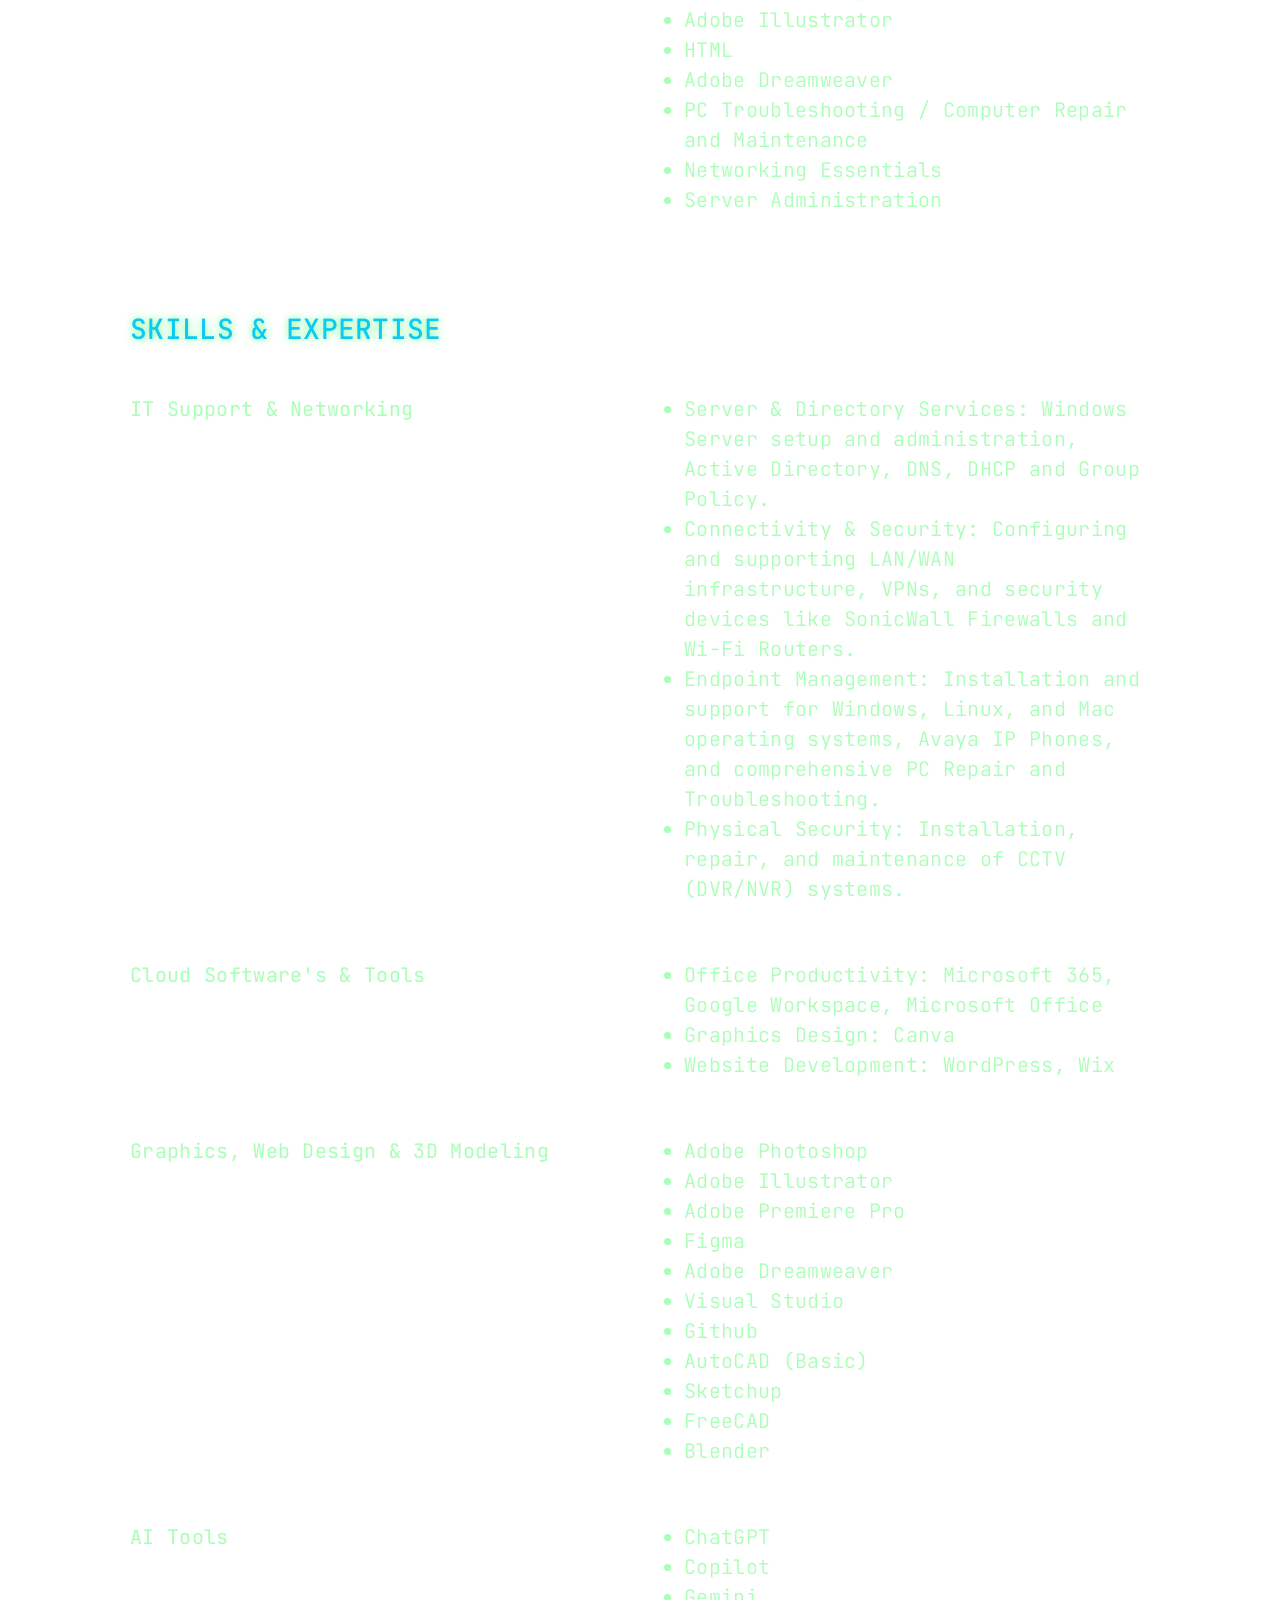
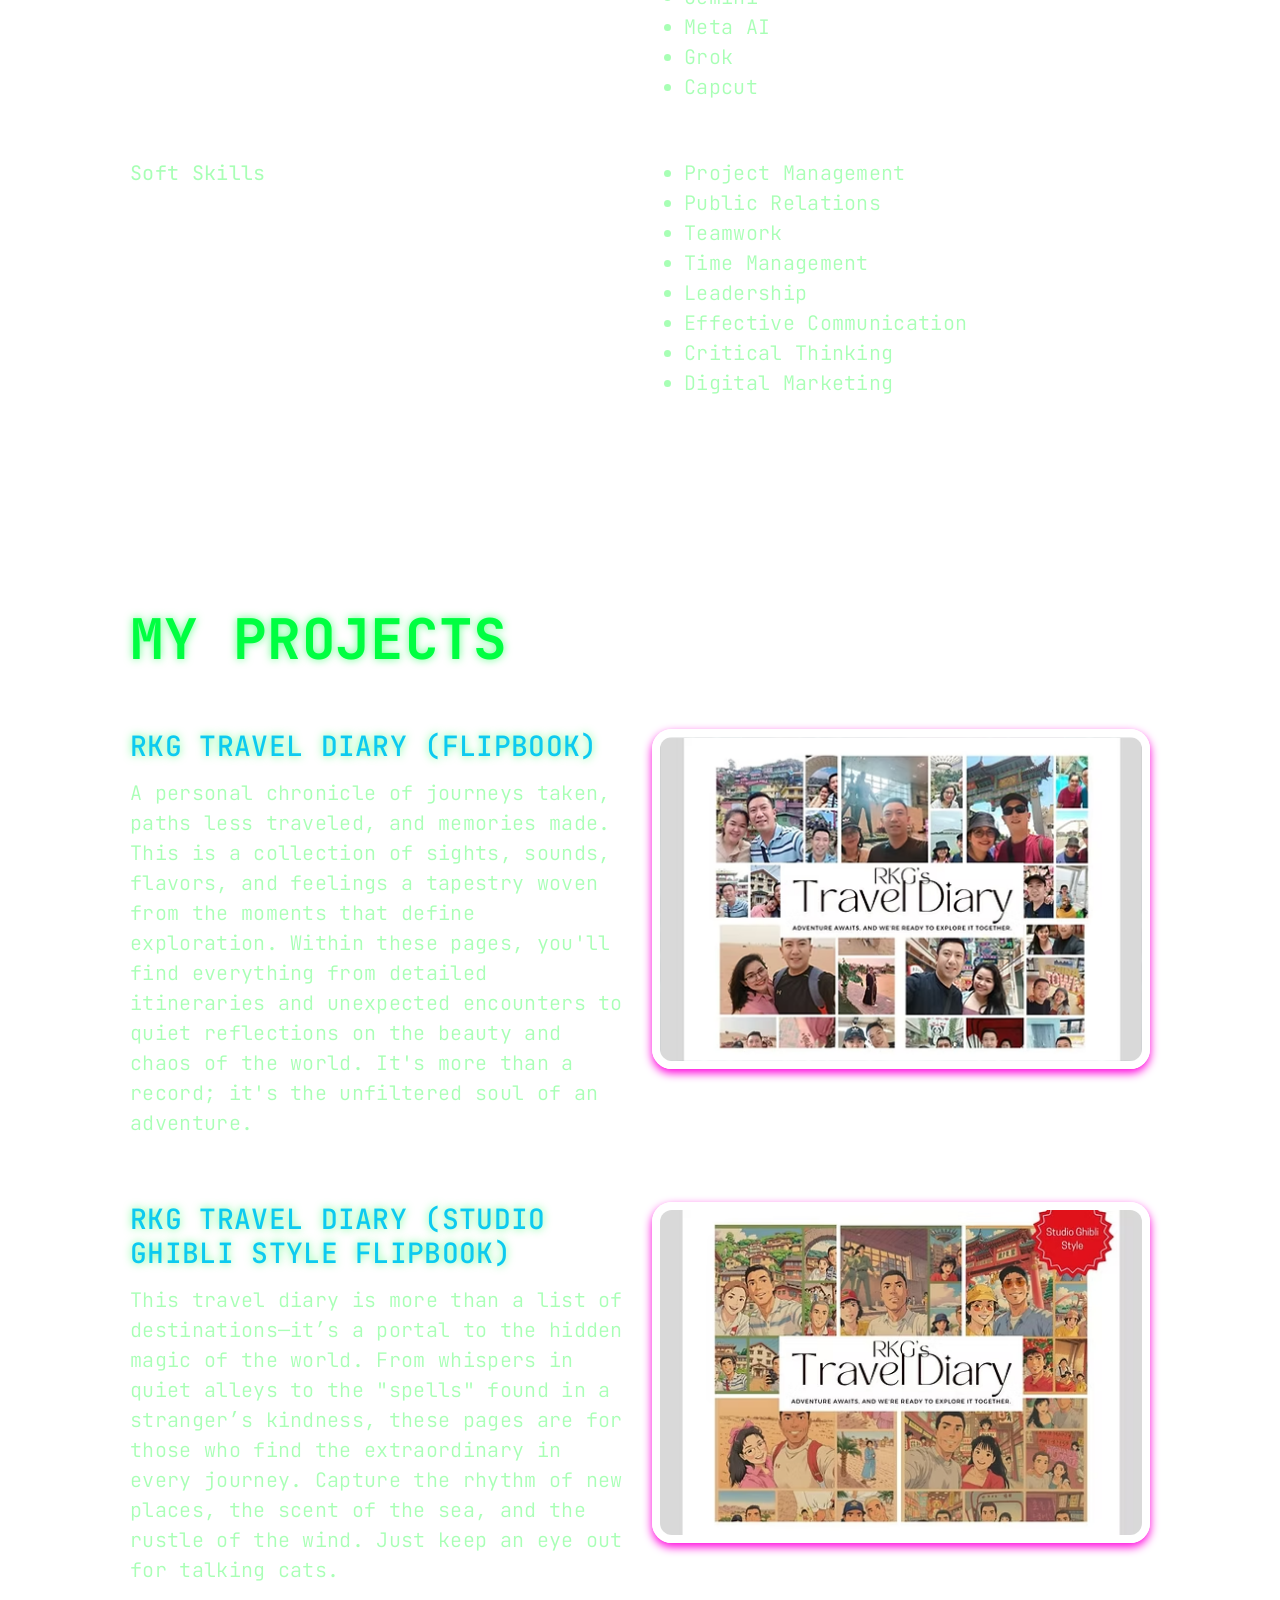
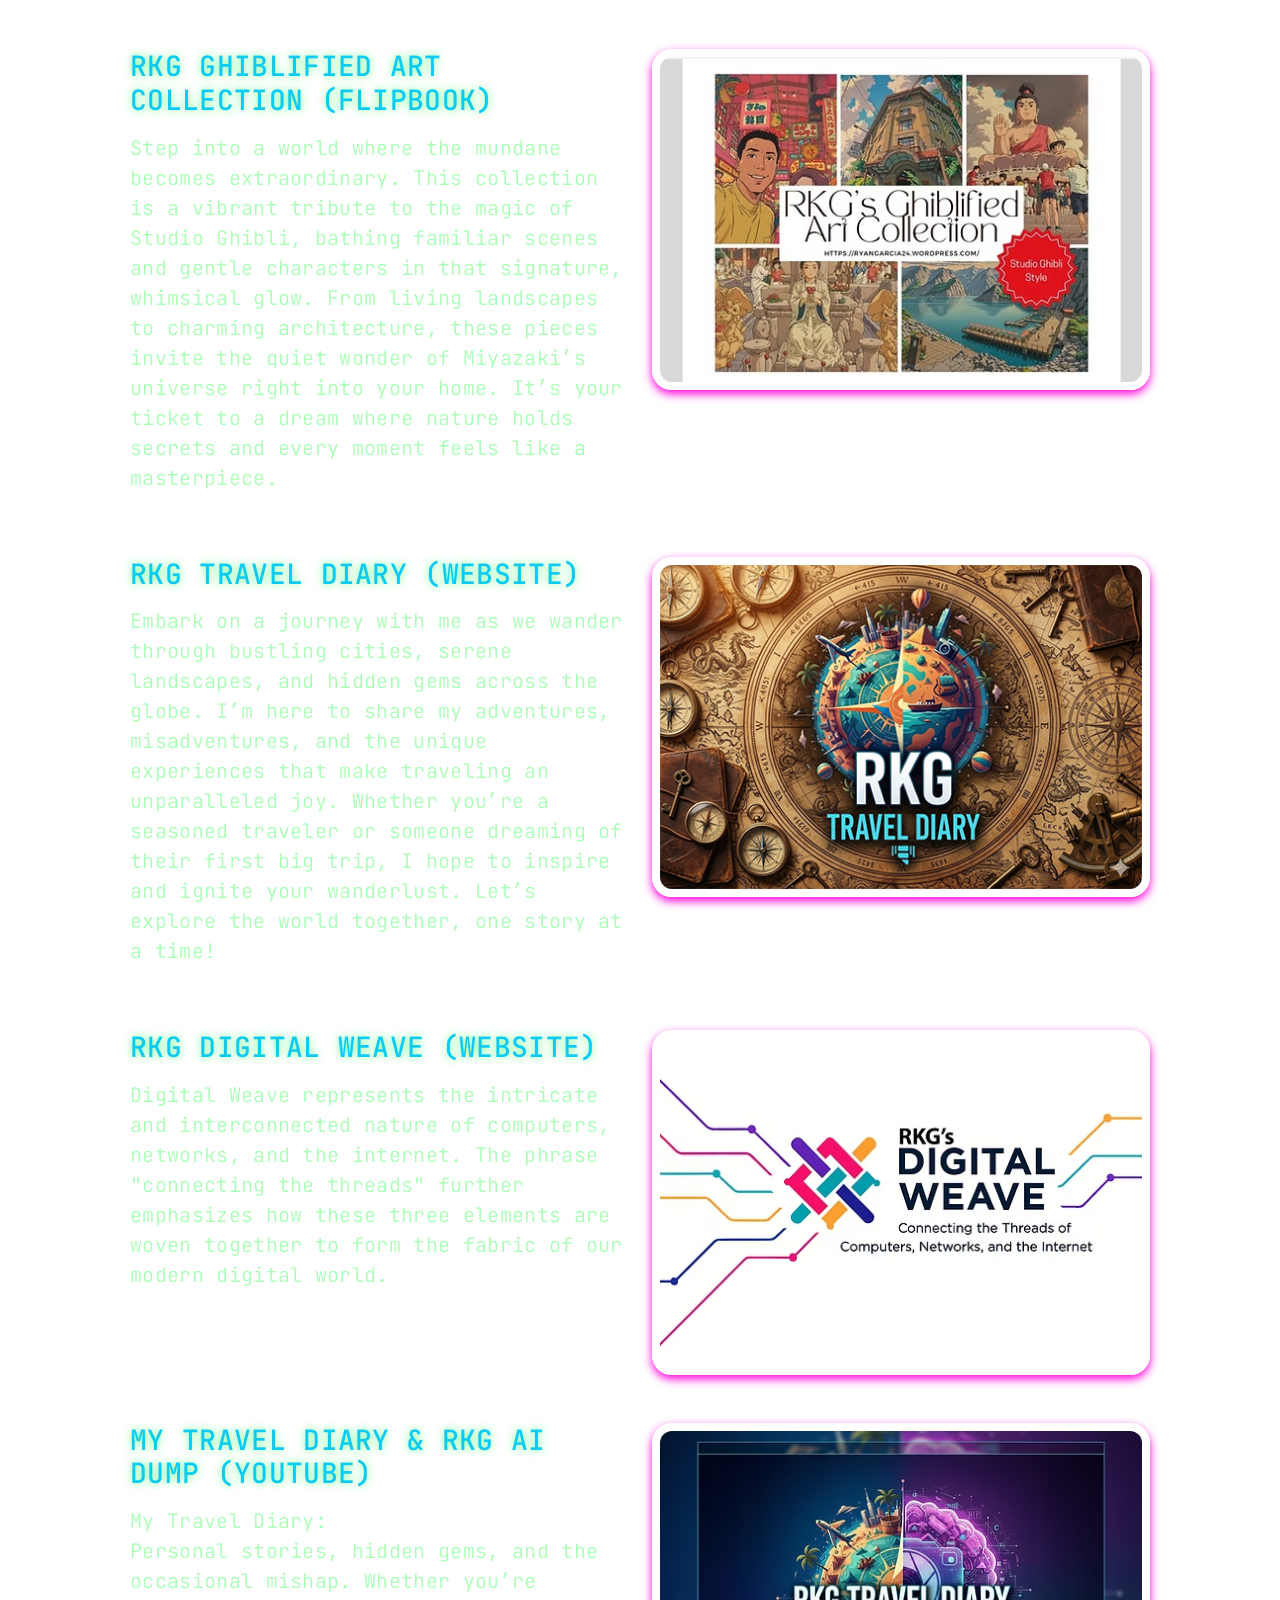
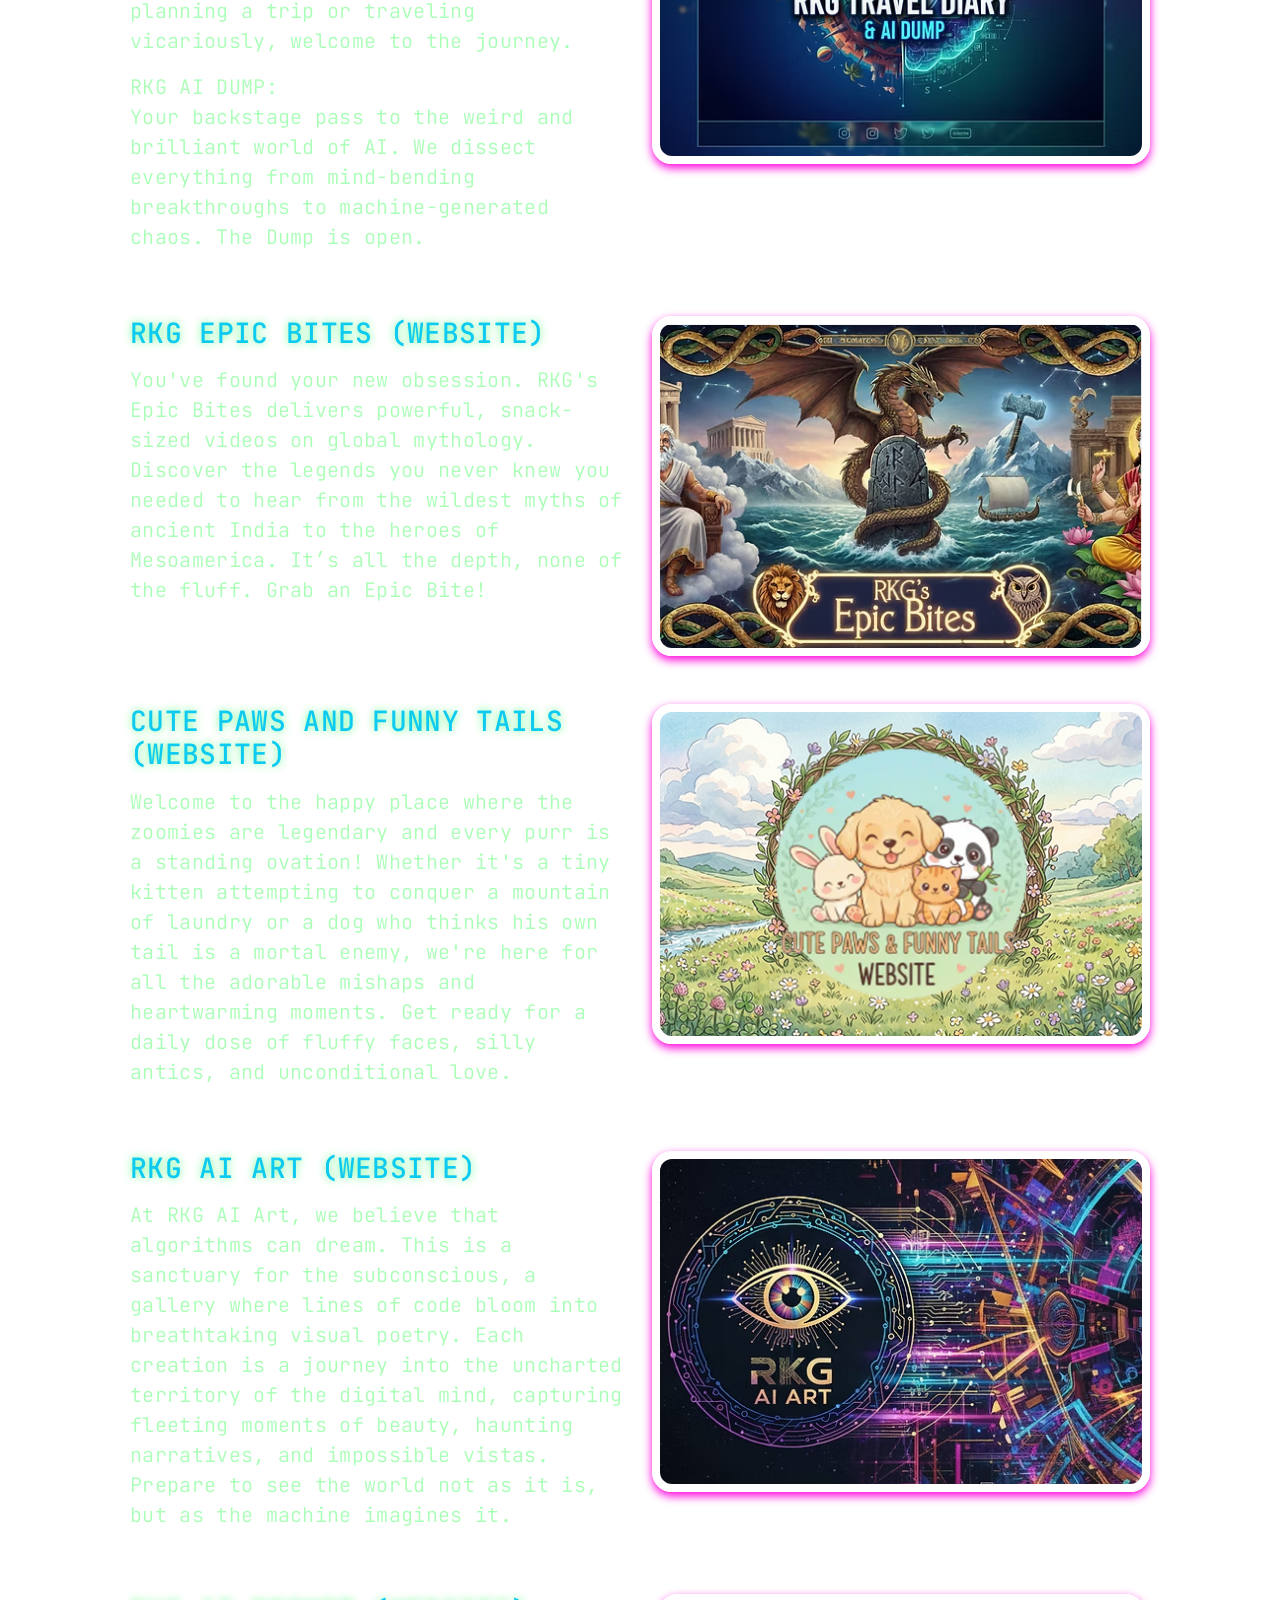
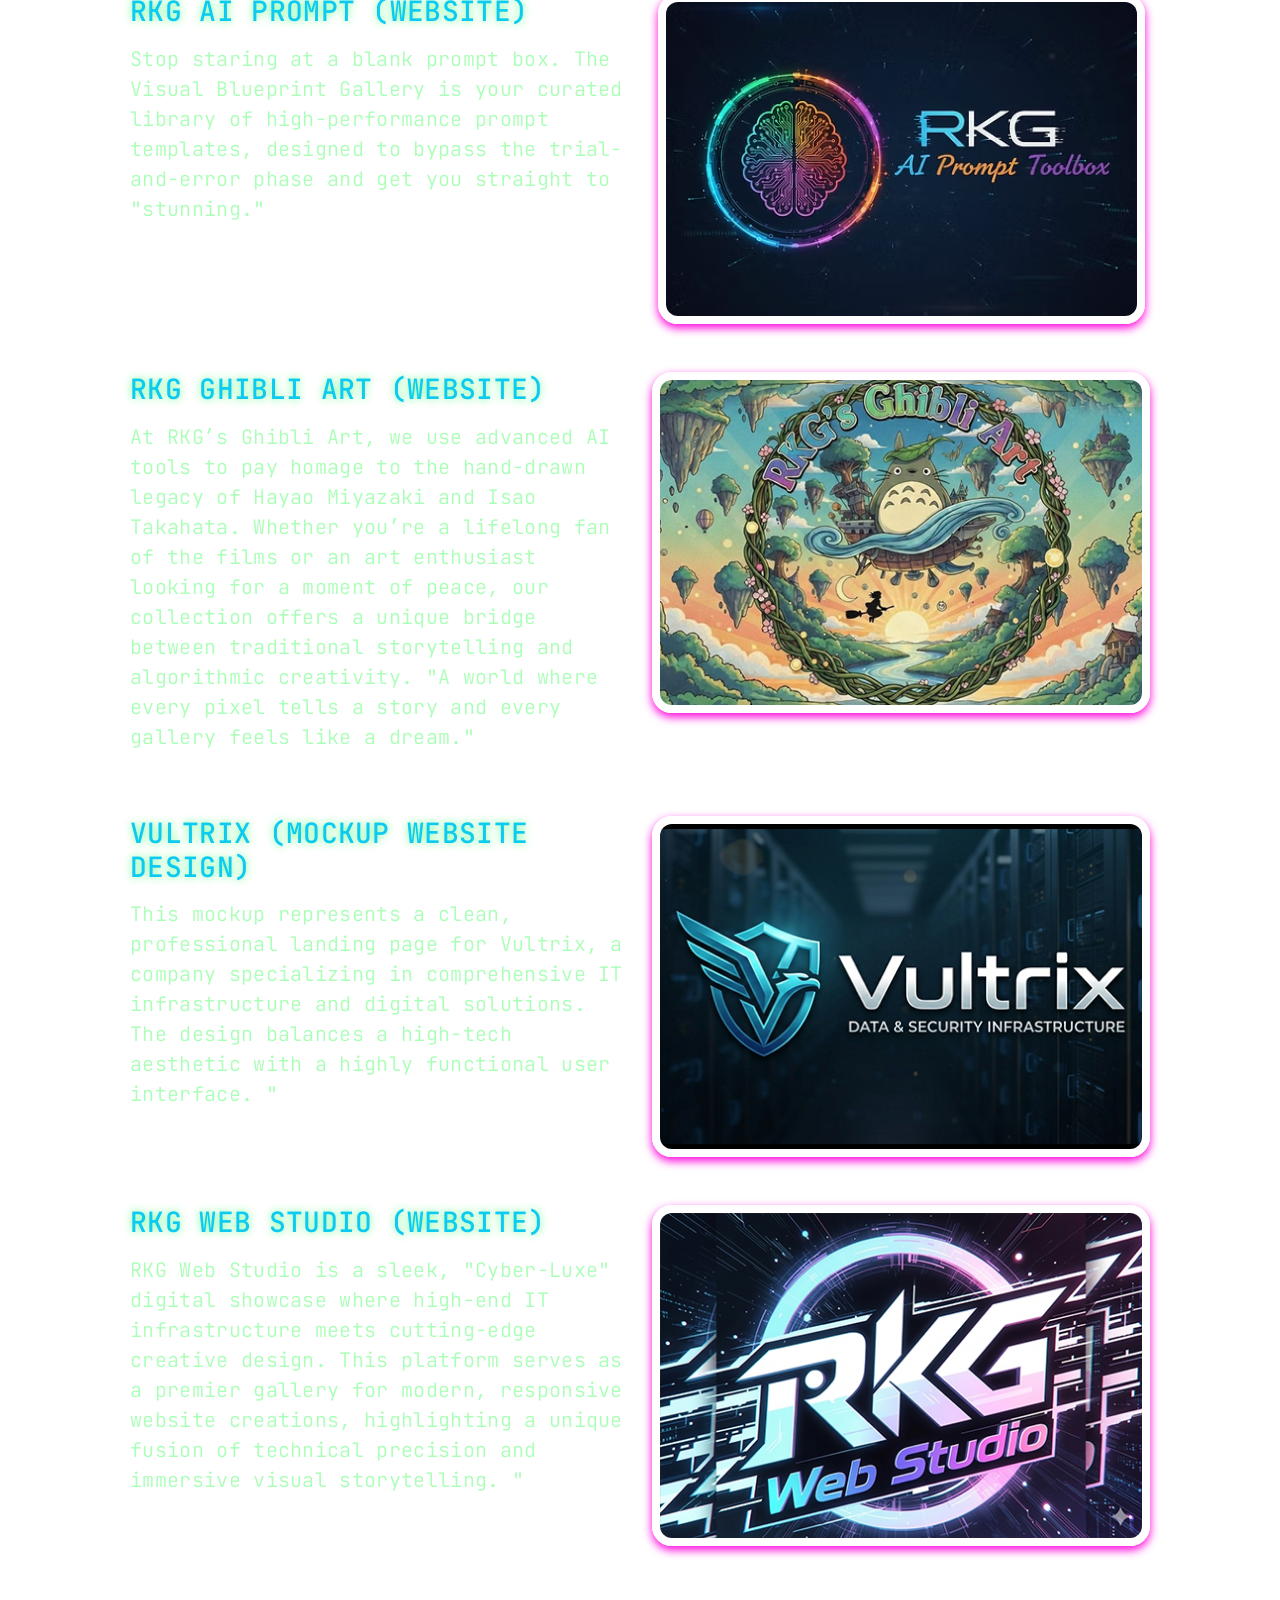
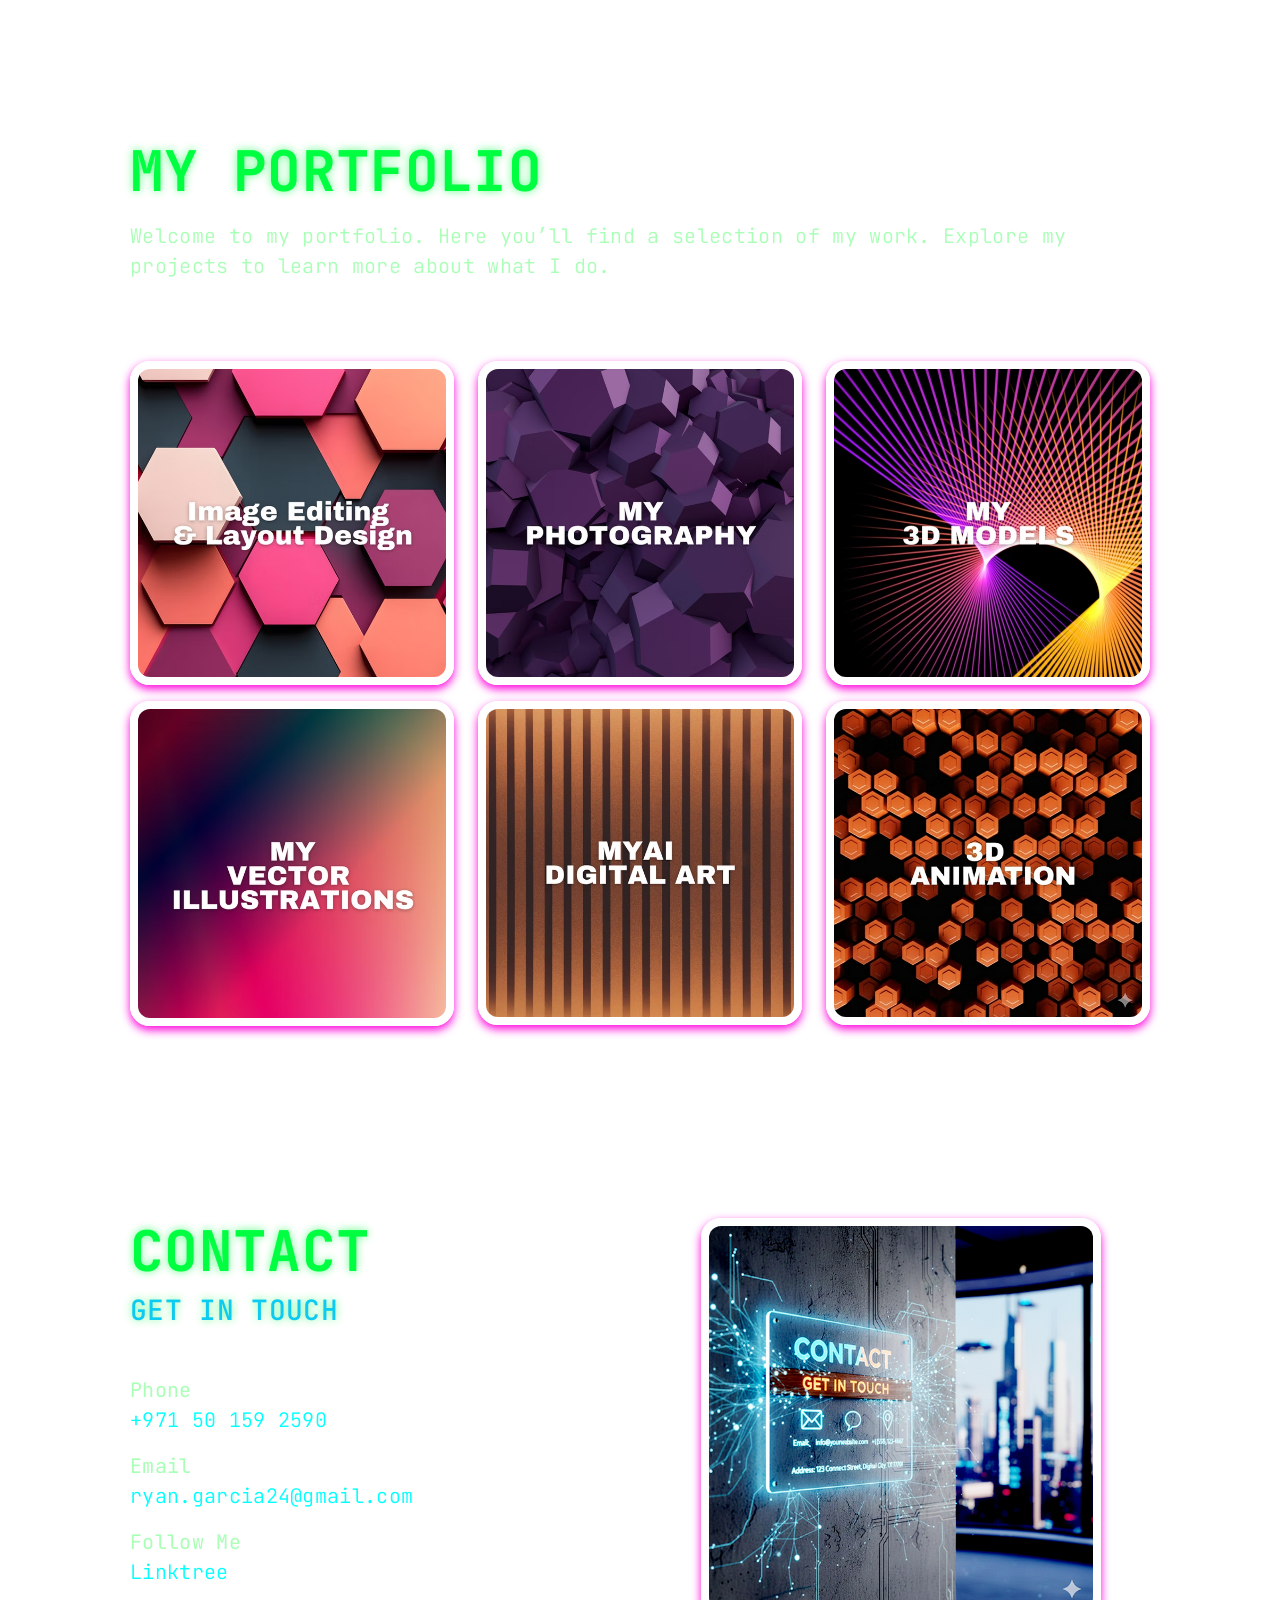
==== commit a161c210: "Add files via upload" ====
--- a/index.html
+++ b/index.html
@@ -9,8 +9,8 @@
     <title>RKG Portfolio 2.0</title>
 
     <!-- Bootstrap 5 CSS (CDN) -->
-    <link href="https://cdn.jsdelivr.net/npm/bootstrap@5.3.3/dist/css/bootstrap.min.css"
-          rel="stylesheet" />
+    <link href="https://cdn.jsdelivr.net/npm/bootstrap@5.3.3/dist/css/bootstrap.min.css" rel="stylesheet" />
+    <link href="https://fonts.googleapis.com/css2?family=JetBrains+Mono:wght@400;700&display=swap" rel="stylesheet">
     <link href="css/style.css" rel="stylesheet" />
     <link href="css/upbutton.css" rel="stylesheet" />
     <link rel="icon" href="images/rkg_logo.jpeg" sizes="any">
@@ -27,54 +27,50 @@
 
 
     <!-- Example: Brand/Logo + Navbar Text -->
-    <nav class="navbar navbar-expand-sm bg-dark navbar-dark fixed-top">
-        <div class="container-fluid">
-            <!-- Brand / Logo -->
-            <a class="navbar-brand d-flex align-items-center gap-2" href="#Home">
-                <!-- Using an image: Bootstrap will size/align it nicely in the navbar -->
-                <img src="images/rkg_logo.jpeg"
-                     alt="Logo"
-                     width="32"
-                     height="32"
-                     class="rounded" />
-                <span>
-                    Ryan Khristen Garcia
-                </span>
-            </a>
-
-            <!-- Toggler (for small screens) -->
-            <button class="navbar-toggler"
-                    type="button"
-                    data-bs-toggle="collapse"
-                    data-bs-target="#mainNavbar"
-                    aria-controls="mainNavbar"
-                    aria-expanded="false"
-                    aria-label="Toggle navigation">
-                <span class="navbar-toggler-icon"></span>
-            </button>
-
-            <div class="collapse navbar-collapse" id="mainNavbar">
-                <!-- Left links -->
-                <ul class="navbar-nav ms-auto mb-2 mb-sm-0">
-                    <li class="nav-item">
-                        <a class="nav-link active" aria-current="page" href="#Home">Home</a>
-                    </li>
-                    <li class="nav-item">
-                        <a class="nav-link" href="#Resume">Resume</a>
-                    </li>
-                    <li class="nav-item">
-                        <a class="nav-link" href="#Projects">Projects</a>
-                    </li>
-                    <li class="nav-item">
-                        <a class="nav-link" href="#Portfolio">Portfolio</a>
-                    </li>
-                    <li class="nav-item">
-                        <a class="nav-link" href="#Contact">Contact</a>
-                    </li>
-                </ul>
-            </div>
-
-    </nav>
+   <nav class="navbar navbar-expand-sm navbar-dark fixed-top navbar-matrix">
+    <div class="container-fluid">
+        <a class="navbar-brand d-flex align-items-center gap-2" href="#Home">
+            <img src="images/rkg_logo.jpeg"
+                 alt="Logo"
+                 width="32"
+                 height="32"
+                 class="rounded matrix-logo" />
+            <span>
+                Ryan Khristen Garcia
+            </span>
+        </a>
+
+        <button class="navbar-toggler"
+                type="button"
+                data-bs-toggle="collapse"
+                data-bs-target="#mainNavbar"
+                aria-controls="mainNavbar"
+                aria-expanded="false"
+                aria-label="Toggle navigation">
+            <span class="navbar-toggler-icon"></span>
+        </button>
+
+        <div class="collapse navbar-collapse" id="mainNavbar">
+            <ul class="navbar-nav ms-auto mb-2 mb-sm-0">
+                <li class="nav-item">
+                    <a class="nav-link active" aria-current="page" href="#Home">> Home</a>
+                </li>
+                <li class="nav-item">
+                    <a class="nav-link" href="#Resume">> Resume</a>
+                </li>
+                <li class="nav-item">
+                    <a class="nav-link" href="#Projects">> Projects</a>
+                </li>
+                <li class="nav-item">
+                    <a class="nav-link" href="#Portfolio">> Portfolio</a>
+                </li>
+                <li class="nav-item">
+                    <a class="nav-link" href="#Contact">> Contact</a>
+                </li>
+            </ul>
+        </div>
+    </div>
+</nav>
 
 
     <!-- Home -->
@@ -996,4 +992,3 @@
 
 
 
-
--- a/css/style.css
+++ b/css/style.css
@@ -1,5 +1,6 @@
+
 body {
-    background-image: url(../images/Background.png);
+    background-image: url(../images/background.png);
     background-size: cover;
     background-position: center;
     background-attachment: fixed;
@@ -7,168 +8,114 @@
 
   
 
-#Contact {
-    text-align: center;
-    padding: 50px 0; /* Add space at top and bottom instead of <br> tags */
+
+
+/*---------------------------------------------------------------------------------*/
+   
+/* 1. Set the Font for the Entire Page */
+body, html, * {
+    font-family: 'JetBrains Mono', 'Courier New', Courier, monospace !important;
+    letter-spacing: 0.02rem; /* Adds that digital data spacing */
 }
 
-
-/* Container to align buttons side-by-side */
-    .button-container {
-    display: flex;
-    gap: 15px;
-    margin-top: 25px;
+/* 2. Global Matrix Green Glow for Headings */
+h1, h2, h3, h4, h5, h6 {
+    color: #00FF41 !important; /* Authentic Matrix Green */
+    text-shadow: 0 0 8px rgba(0, 255, 65, 0.6);
+    text-transform: uppercase; /* Matrix terminals usually use caps for headers */
 }
 
-/* Base button styles */
-    .btn {
-    padding: 12px 28px;
-    font-family: 'Inter', sans-serif; /* Or your site's font */
-    font-weight: 700;
-    font-size: 14px;
-    letter-spacing: 1px;
-    text-decoration: none;
-    border-radius: 4px; /* Slight roundness for a modern look */
-    transition: all 0.3s ease;
-    display: inline-block;
+/* 3. Global Paragraph and Lead Text Styling */
+p, span, .lead, li {
+    color: #a8ffb5 !important; /* A softer green for better readability */
 }
 
-/* Primary Button (Solid Cyan) */
-    .btn-primary {
-    background-color: #00C2CB;
-    color: #ffffff;
-    border: 2px solid #00C2CB;
+/* 4. Matrix-Style Buttons for the whole site */
+.btn {
+    font-family: 'JetBrains Mono', monospace !important;
+    text-transform: uppercase;
+    font-weight: bold;
+    border: 1.5px solid #00FF41 !important;
+    color: #00FF41 !important;
+    background: transparent !important;
+    transition: all 0.3s ease-in-out;
 }
 
-    .btn-primary:hover {
-        background-color: #008e95;
-        border-color: #008e95;
-        transform: translateY(-2px); /* Subtle lift effect */
-        box-shadow: 0 5px 15px rgba(0, 194, 203, 0.4);
-    }
-
-
-
-/* Outline Button (Transparent with Cyan border) */
-.btn-outline {
-    background-color: transparent;
-    color: #ffffff;
-    border: 2px solid #ffffff;
+.btn:hover {
+    background: #00FF41 !important;
+    color: #000 !important;
+    box-shadow: 0 0 15px #00FF41;
 }
 
-    .btn-outline:hover {
-        border-color: #00C2CB;
-        color: #00C2CB;
-        transform: translateY(-2px);
-    }
-
-
-
-
-.glass-container {
-    /* Background color with transparency (Alpha channel 0.1 to 0.3) */
-    background: rgba(0, 0, 0, 0.80);
-    /* The "Frosted Glass" effect */
-    backdrop-filter: blur(10px);
-    -webkit-backdrop-filter: blur(10px);
-    /* Optional: Subtle border and rounded corners to make it pop */
-    border: 1px solid rgba(255, 255, 255, 0.2);
-    border-radius: 20px;
-    /* Shadow for depth */
-    box-shadow: 0 8px 32px 0 rgba(0, 0, 0, 0.37);
+/* 5. Link Hover Effects */
+a {
+    transition: color 0.3s ease;
 }
 
-/* Ensures the image stays centered on smaller screens */
-@media (max-width: 768px) {
-    .glass-container {
-        /* text-align: center; */
-    }
-
-
-    .contact-info a {
-        color: cyan;
-        text-decoration: none; /* Optional: removes the underline */
-    }
-
-        .contact-info a:hover {
-            color: darkcyan; /* Optional: changes color when you hover over it */
-        }
-
-
-
-    #scrollTopBtn {
-        display: none; /* Hidden by default */
-        position: fixed;
-        bottom: 20px;
-        right: 30px;
-        z-index: 99;
-        border: none;
-        outline: none;
-        background-color: #333;
-        color: white;
-        cursor: pointer;
-        padding: 15px;
-        border-radius: 50%; /* Makes it circular */
-        font-size: 18px;
-        transition: opacity 0.3s;
-    }
-
-        #scrollTopBtn:hover {
-            background-color: #555; /* Changes color on hover */
-        }
-
-
-
-    .responsive-iframe-container {
-        position: relative;
-        overflow: hidden;
-        width: 100%;
-        padding-top: 56.25%; /* 16:9 Aspect Ratio (9 / 16 = 0.5625) */
-    }
-
-        .responsive-iframe-container iframe {
-            position: absolute;
-            top: 0;
-            left: 0;
-            bottom: 0;
-            right: 0;
-            width: 100%;
-            height: 100%;
-        }
-
-
-    /* This removes the underline from ALL links */
-    a {
-        text-decoration: none;
-    }
-
-        /* Optional: Bring the underline back when someone hovers over it 
-        a:hover {
-            text-decoration: underline;
-        }*/
-
-
-        video {
-  border-radius: 300px;
-  box-shadow: 0 0 300px rgba(0, 255, 255, 0.2); /* Soft neon glow */
+a:hover {
+    color: #00FF41 !important;
+    text-decoration: none;
 }
 
-.contact-img {
-    width: 100%;
-    max-width: 400px; /* Desktop size */
-    border: 8px solid white;
-    border-radius: 20px;
-    box-shadow: 0px 4px 10px rgb(255, 0, 220);
+body::before {
+    content: " ";
+    display: block;
+    position: fixed;
+    top: 0;
+    left: 0;
+    bottom: 0;
+    right: 0;
+    background: linear-gradient(rgba(18, 16, 16, 0) 50%, rgba(0, 0, 0, 0.25) 50%), 
+                linear-gradient(90deg, rgba(255, 0, 0, 0.06), rgba(0, 255, 0, 0.02), rgba(0, 0, 255, 0.06));
+    z-index: 9999; /* Keeps it on top of everything */
+    background-size: 100% 3px, 3px 100%;
+    pointer-events: none; /* Allows you to still click buttons underneath */
 }
 
-/* When the screen is less than 768px wide */
-@media (max-width: 767px) {
-    .contact-img {
-        max-width: 250px; /* Mobile size */
-        margin: 0 auto;  /* Centers it if needed */
-        display: block;
-    }
+/*-------------------------------------------------------------------------*/
+
+/* Matrix Theme Overrides */
+.navbar-matrix {
+    background-color: rgba(0, 0, 0, 0.9) !important; /* Deep black background */
+    border-bottom: 2px solid #00FF41; /* Signature Matrix Green border */
+    font-family: 'Courier New', Courier, monospace; /* Terminal font */
+    box-shadow: 0 0 15px rgba(0, 255, 65, 0.2);
 }
 
+/* Green glowing text for Brand and Links */
+.navbar-matrix .navbar-brand, 
+.navbar-matrix .nav-link {
+    color: #00FF41 !important;
+    text-transform: uppercase;
+    letter-spacing: 2px;
+    text-shadow: 0 0 5px #00FF41;
+    transition: all 0.3s ease;
+}
 
-   +/* Hover effect: Brighten and flicker */
+.navbar-matrix .nav-link:hover {
+    color: #ffffff !important;
+    text-shadow: 0 0 10px #00FF41, 0 0 20px #00FF41;
+    background-color: rgba(0, 255, 65, 0.1);
+}
+
+/* Active link indicator */
+.navbar-matrix .nav-link.active {
+    border: 1px solid #00FF41;
+    background-color: rgba(0, 255, 65, 0.05);
+}
+
+/* Matrix style Toggler */
+.navbar-matrix .navbar-toggler {
+    border-color: #00FF41;
+}
+
+.navbar-matrix .navbar-toggler-icon {
+    background-image: url("data:image/svg+xml;charset=utf8,%3Csvg viewBox='0 0 32 32' xmlns='http://www.w3.org/2000/svg'%3 Blackboard%3Cpath stroke='rgba(0, 255, 65, 1)' stroke-width='2' stroke-linecap='round' stroke-miterlimit='10' d='M4 8h24M4 16h24M4 24h24'/%3E%3C/svg%3E");
+}
+
+/* Grayscale/Green Logo filter */
+.matrix-logo {
+    filter: sepia(100%) hue-rotate(80deg) brightness(1.2) contrast(1.2);
+    border: 1px solid #00FF41;
+}
--- a/css/upbutton.css
+++ b/css/upbutton.css
@@ -1,25 +1,44 @@
 #scrollTopBtn {
-    display: none; /* Hidden by default */
+    /* Positioning */
     position: fixed;
     bottom: 20px;
-    right: 30px;
+    right: 20px;
     z-index: 99;
-    border: none;
-    outline: none;
-    background-color: #333;
-    color: white;
+    
+    /* Matrix Styling */
+    background-color: #000; 
+    color: #00FF41; /* Classic Matrix Green */
+    border: 2px solid #00FF41;
+    padding: 10px 15px;
+    font-family: 'Courier New', Courier, monospace;
+    font-size: 24px;
+    font-weight: bold;
     cursor: pointer;
-    padding: 15px;
-    border-radius: 50%; /* Makes it circular */
-    font-size: 18px;
-    transition: opacity 0.3s;
+    text-shadow: 0 0 8px #00FF41;
+    box-shadow: 0 0 10px rgba(0, 255, 65, 0.2);
+    transition: all 0.3s ease;
 }
 
-    #scrollTopBtn:hover {
-        background-color: #555; /* Changes color on hover */
-    }
+#scrollTopBtn:hover {
+    background-color: #00FF41;
+    color: #000;
+    box-shadow: 0 0 20px #00FF41;
+    text-shadow: none;
+    transform: translateY(-5px); /* Slight lift on hover */
+}
 
+/* Optional: Adding a faint "glitch" pulse */
+@keyframes pulse {
+    0% { opacity: 1; }
+    50% { opacity: 0.7; }
+    100% { opacity: 1; }
+}
 
+#scrollTopBtn {
+    animation: pulse 2s infinite;
+}
+
+/*--------------------------------------------------------------------------*/
 
 .responsive-iframe-container {
     position: relative;
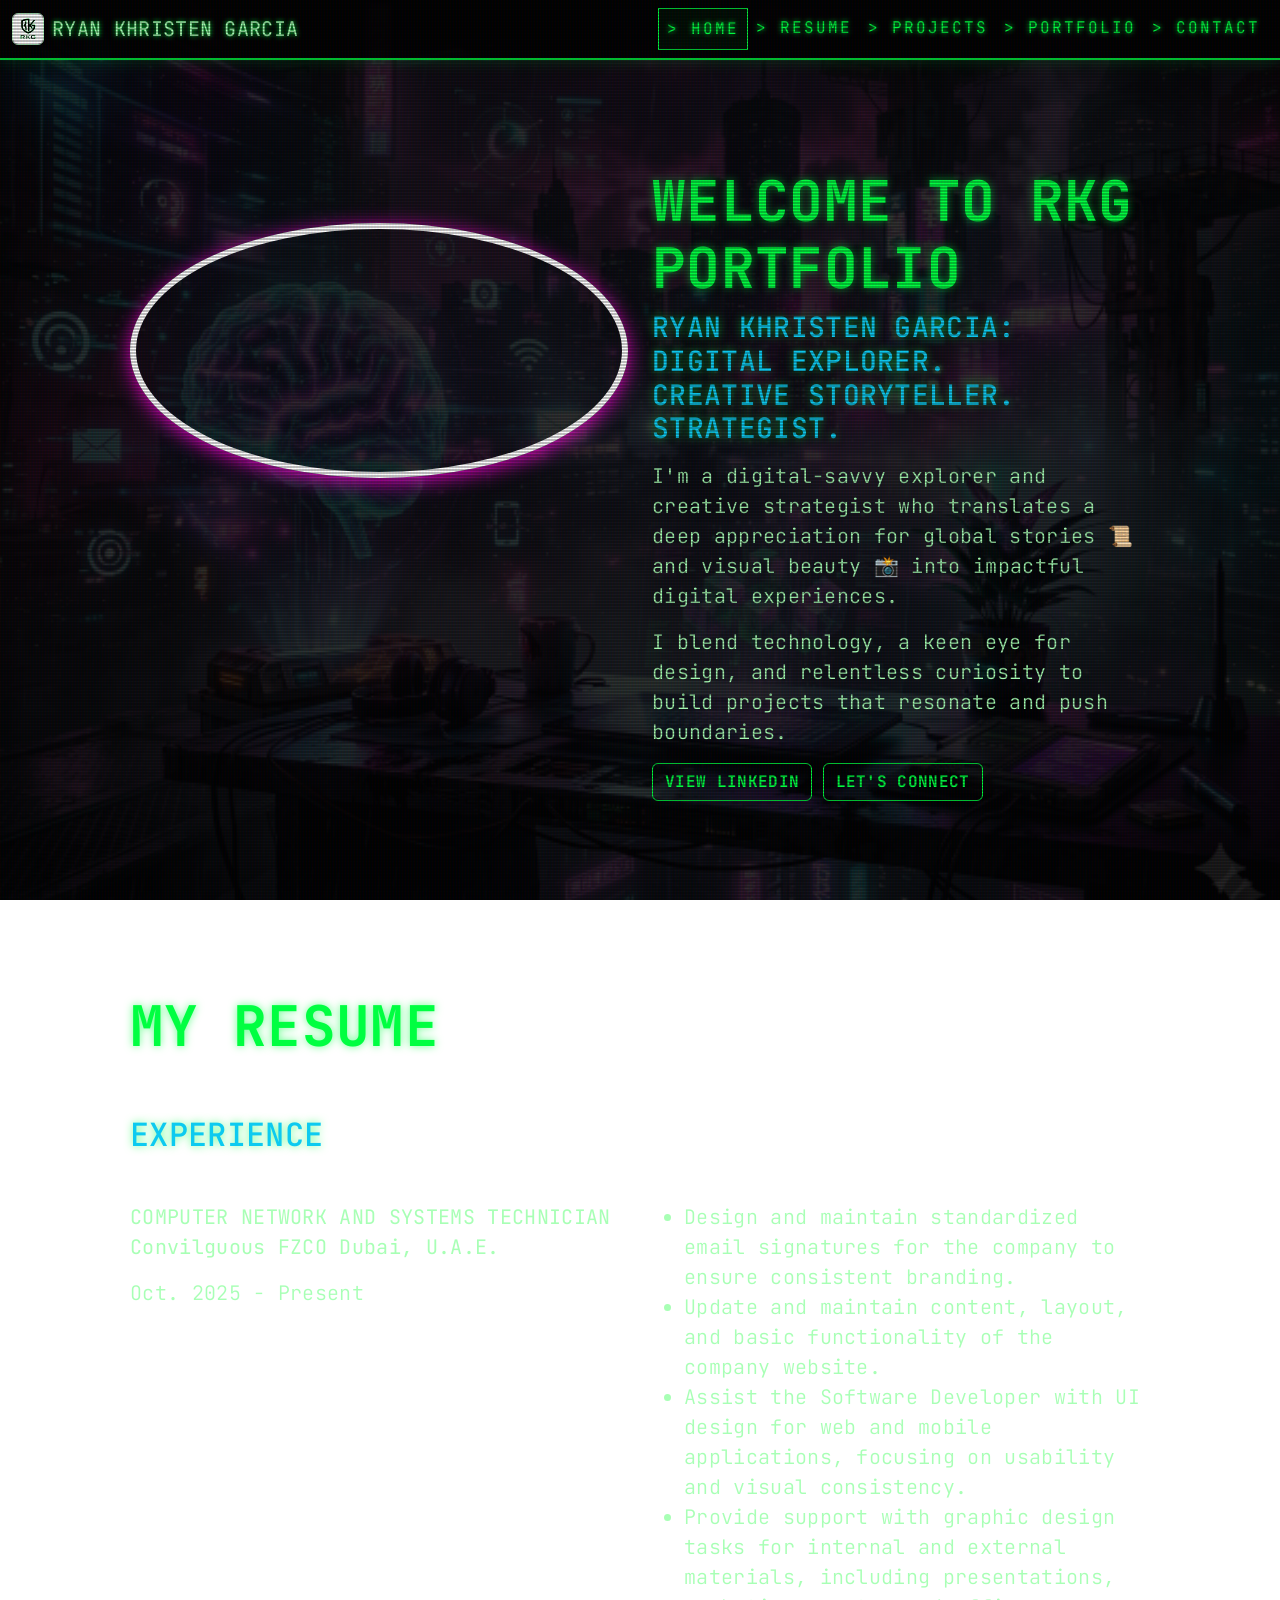
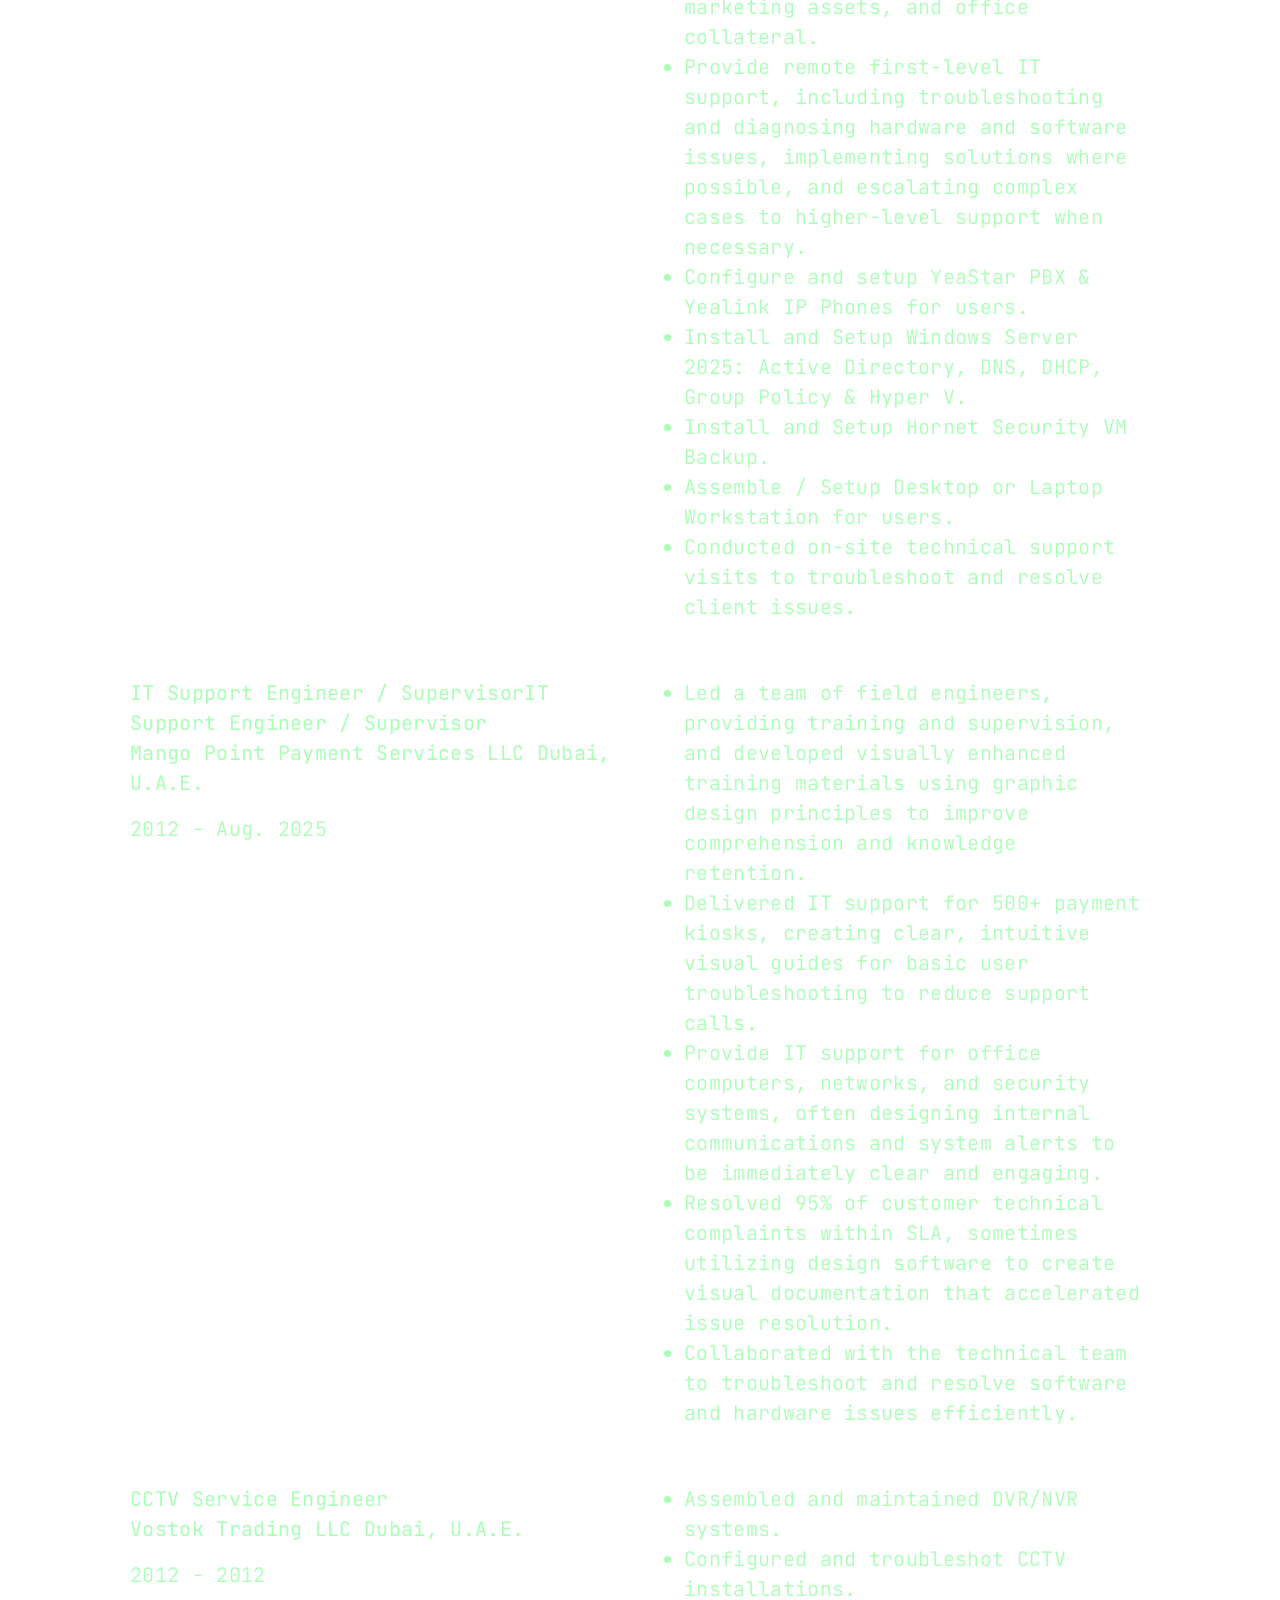
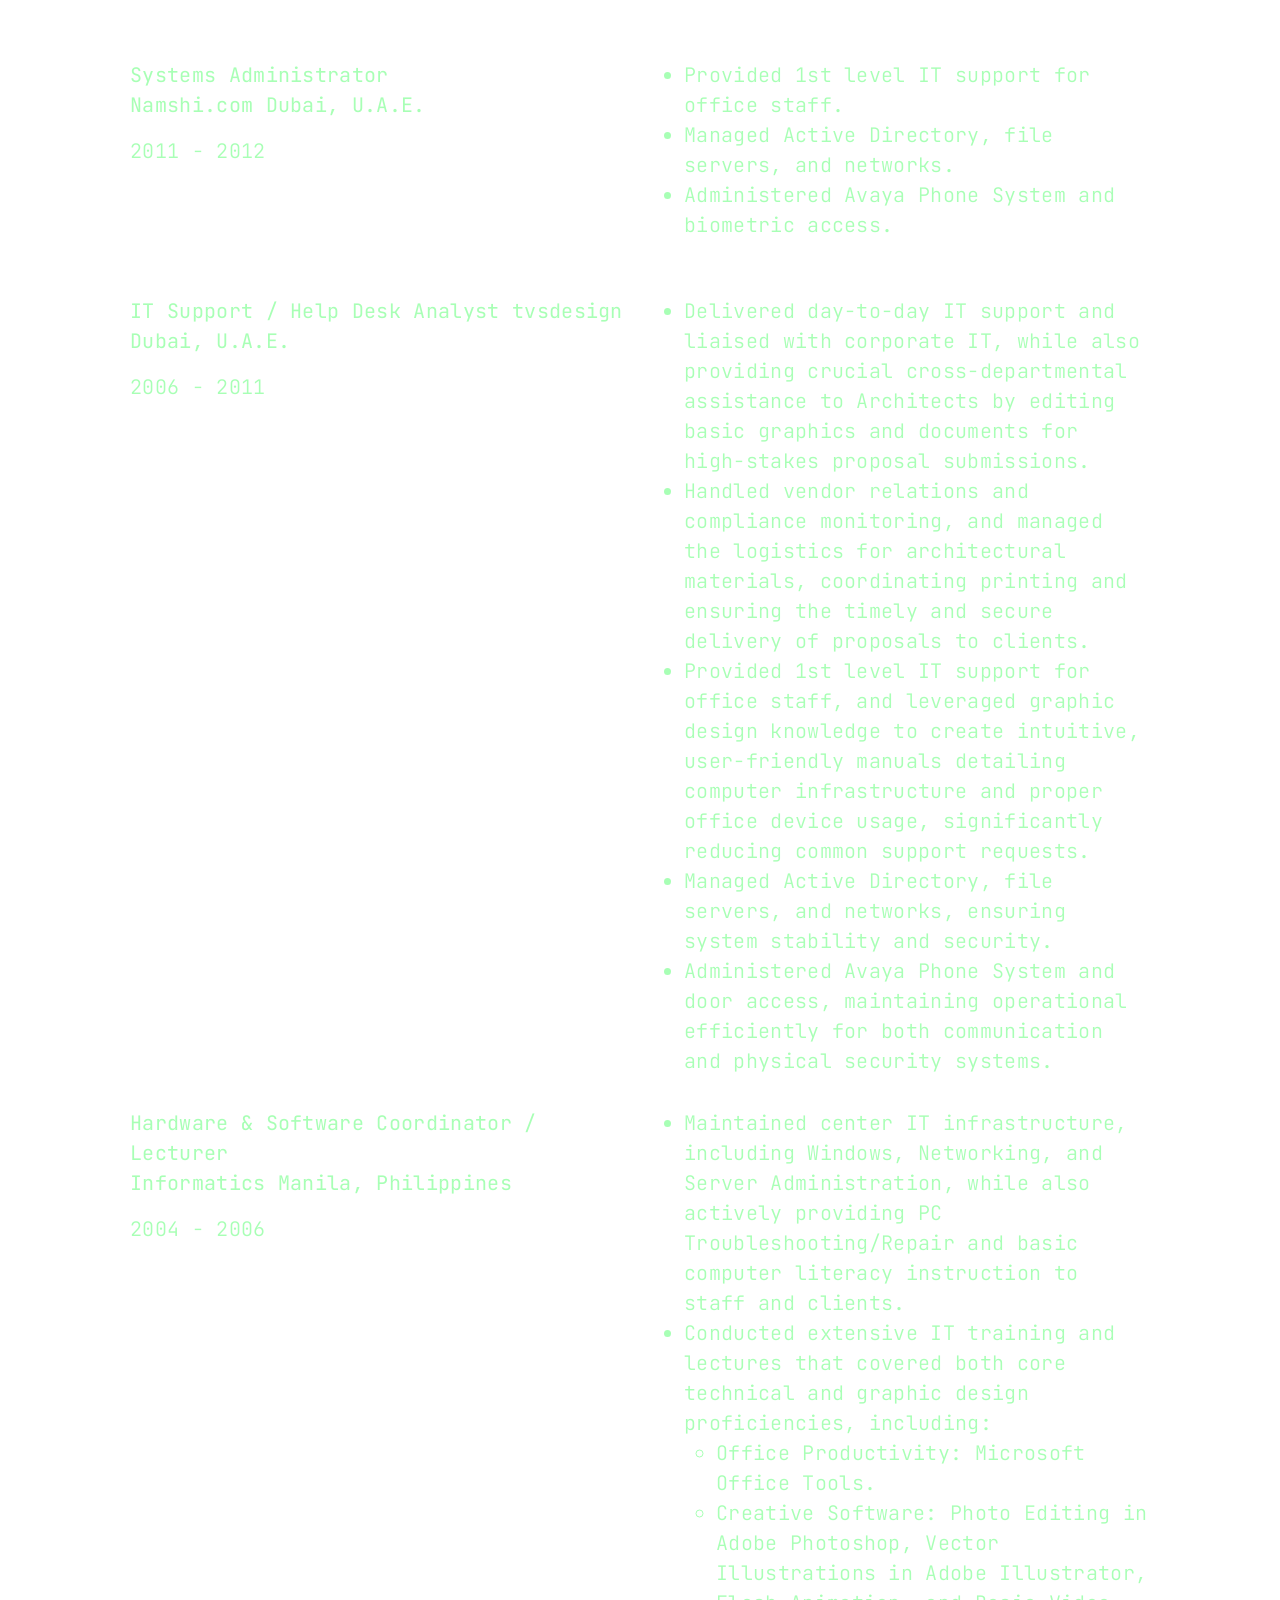
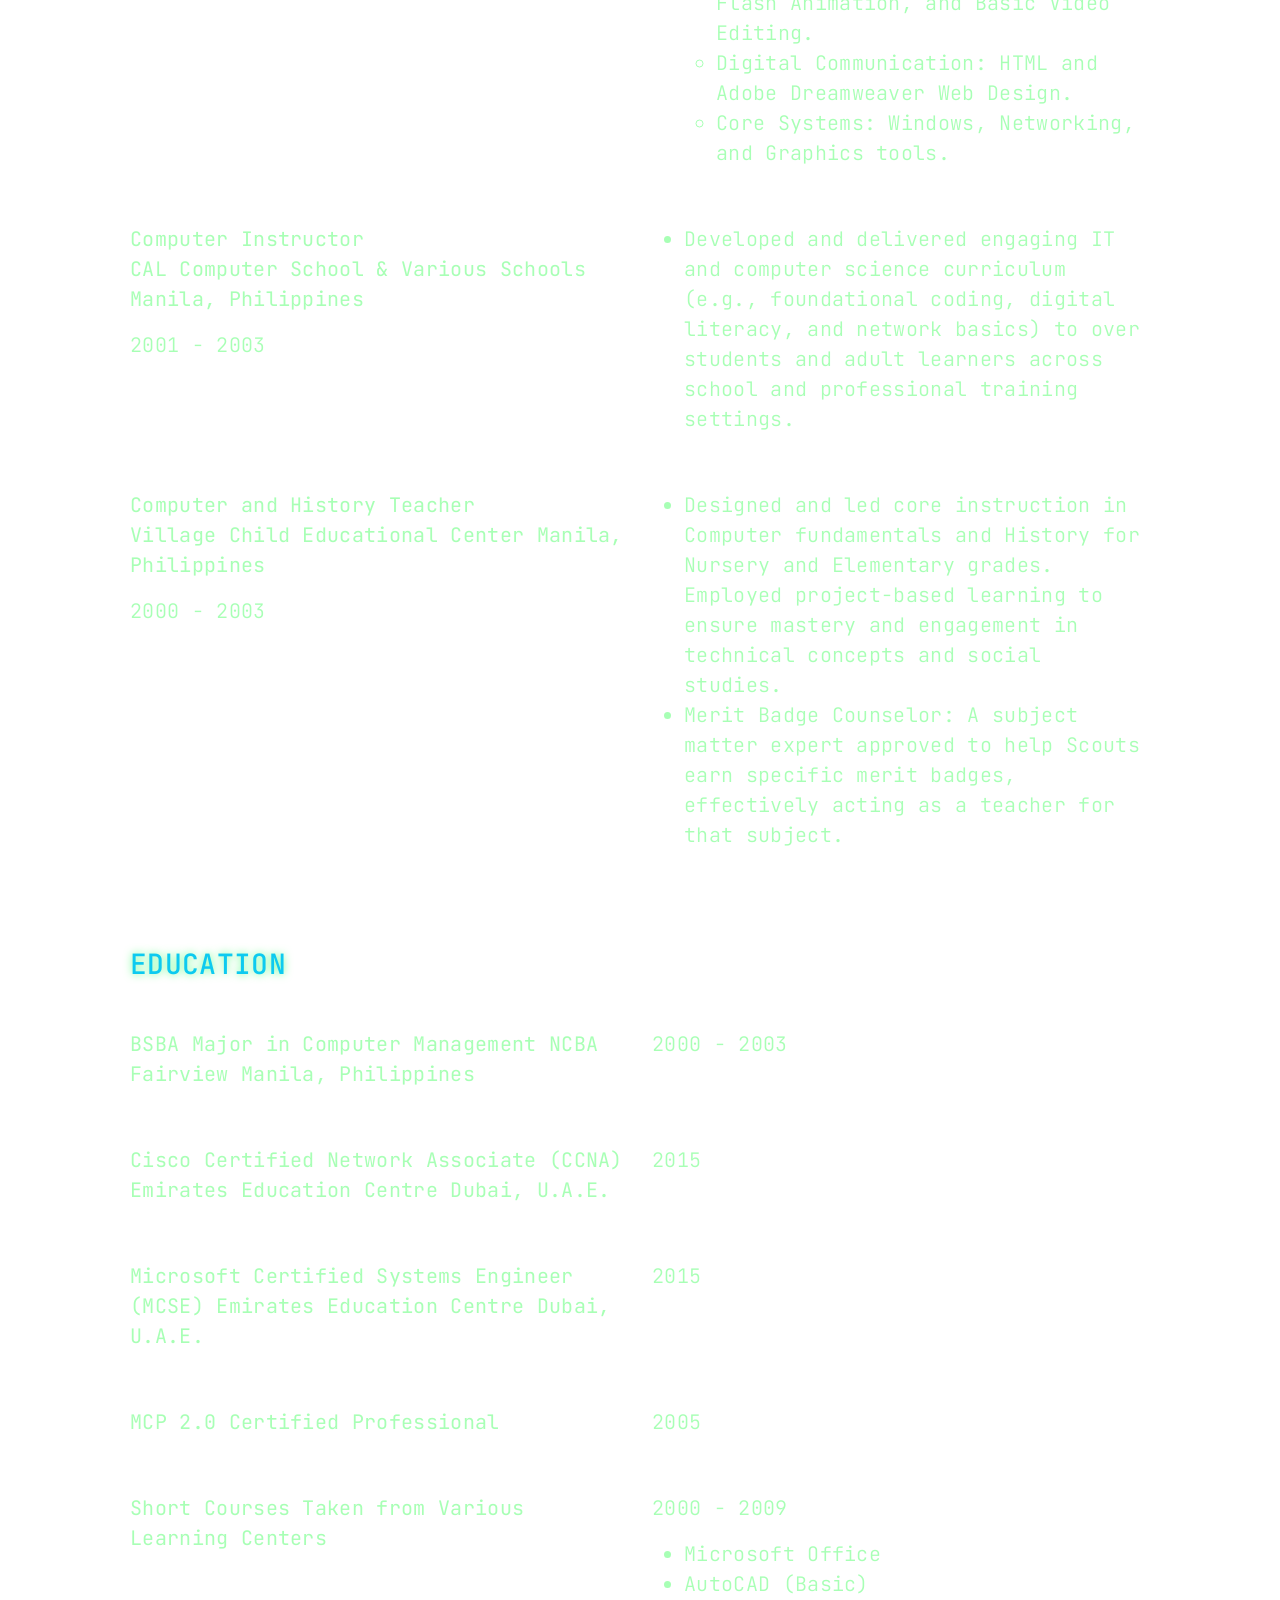
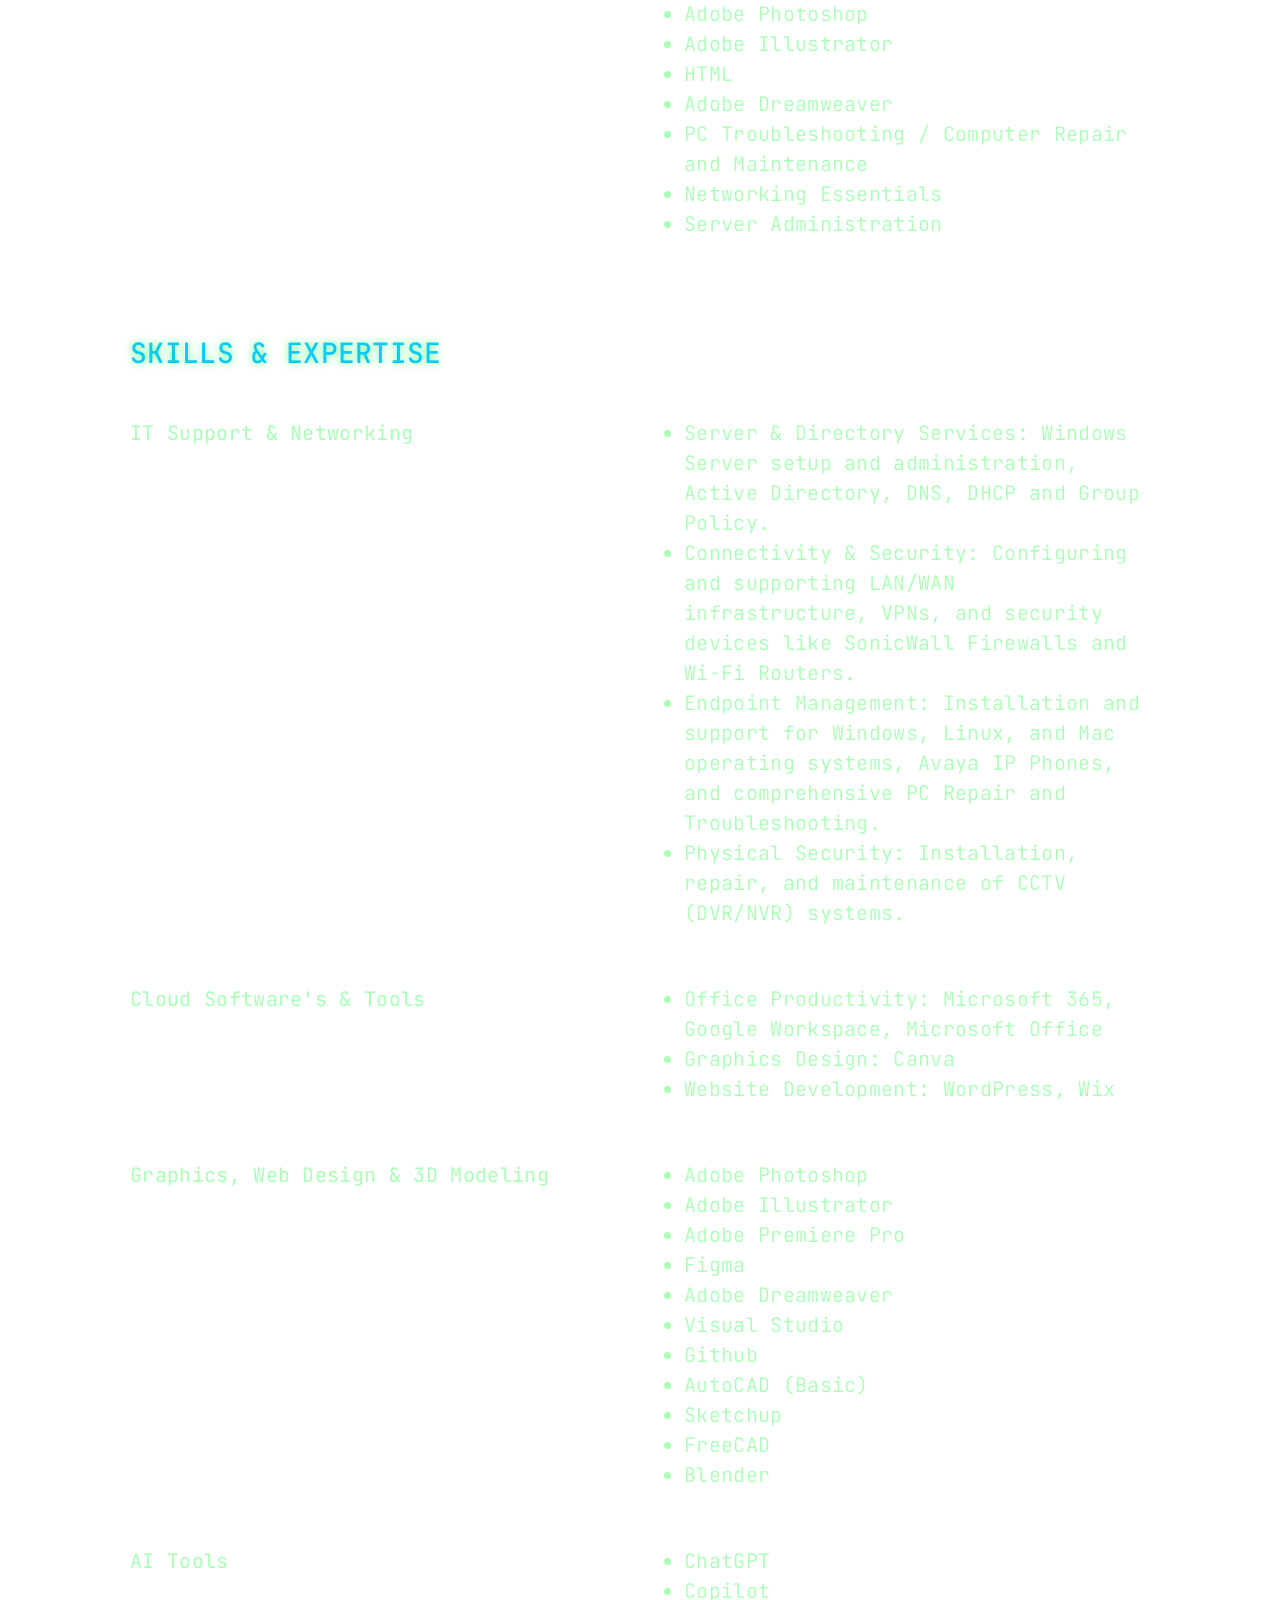
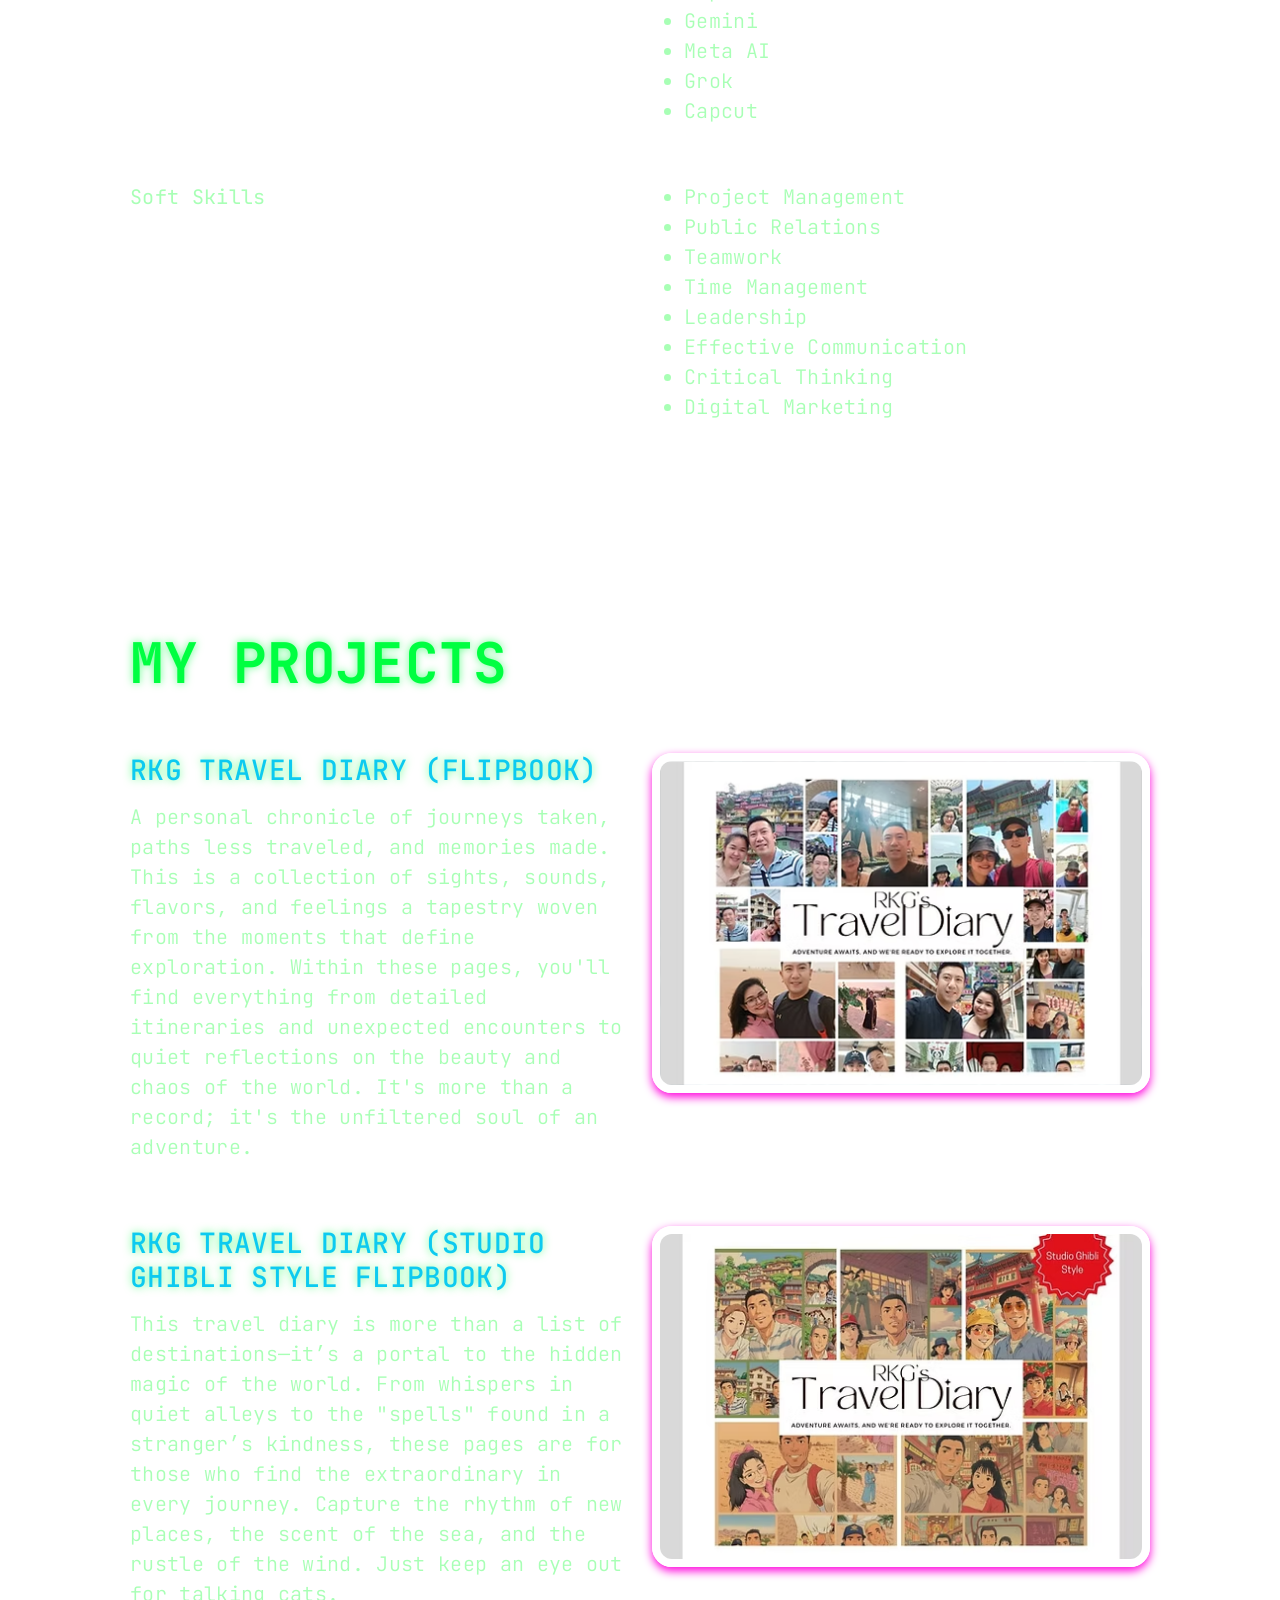
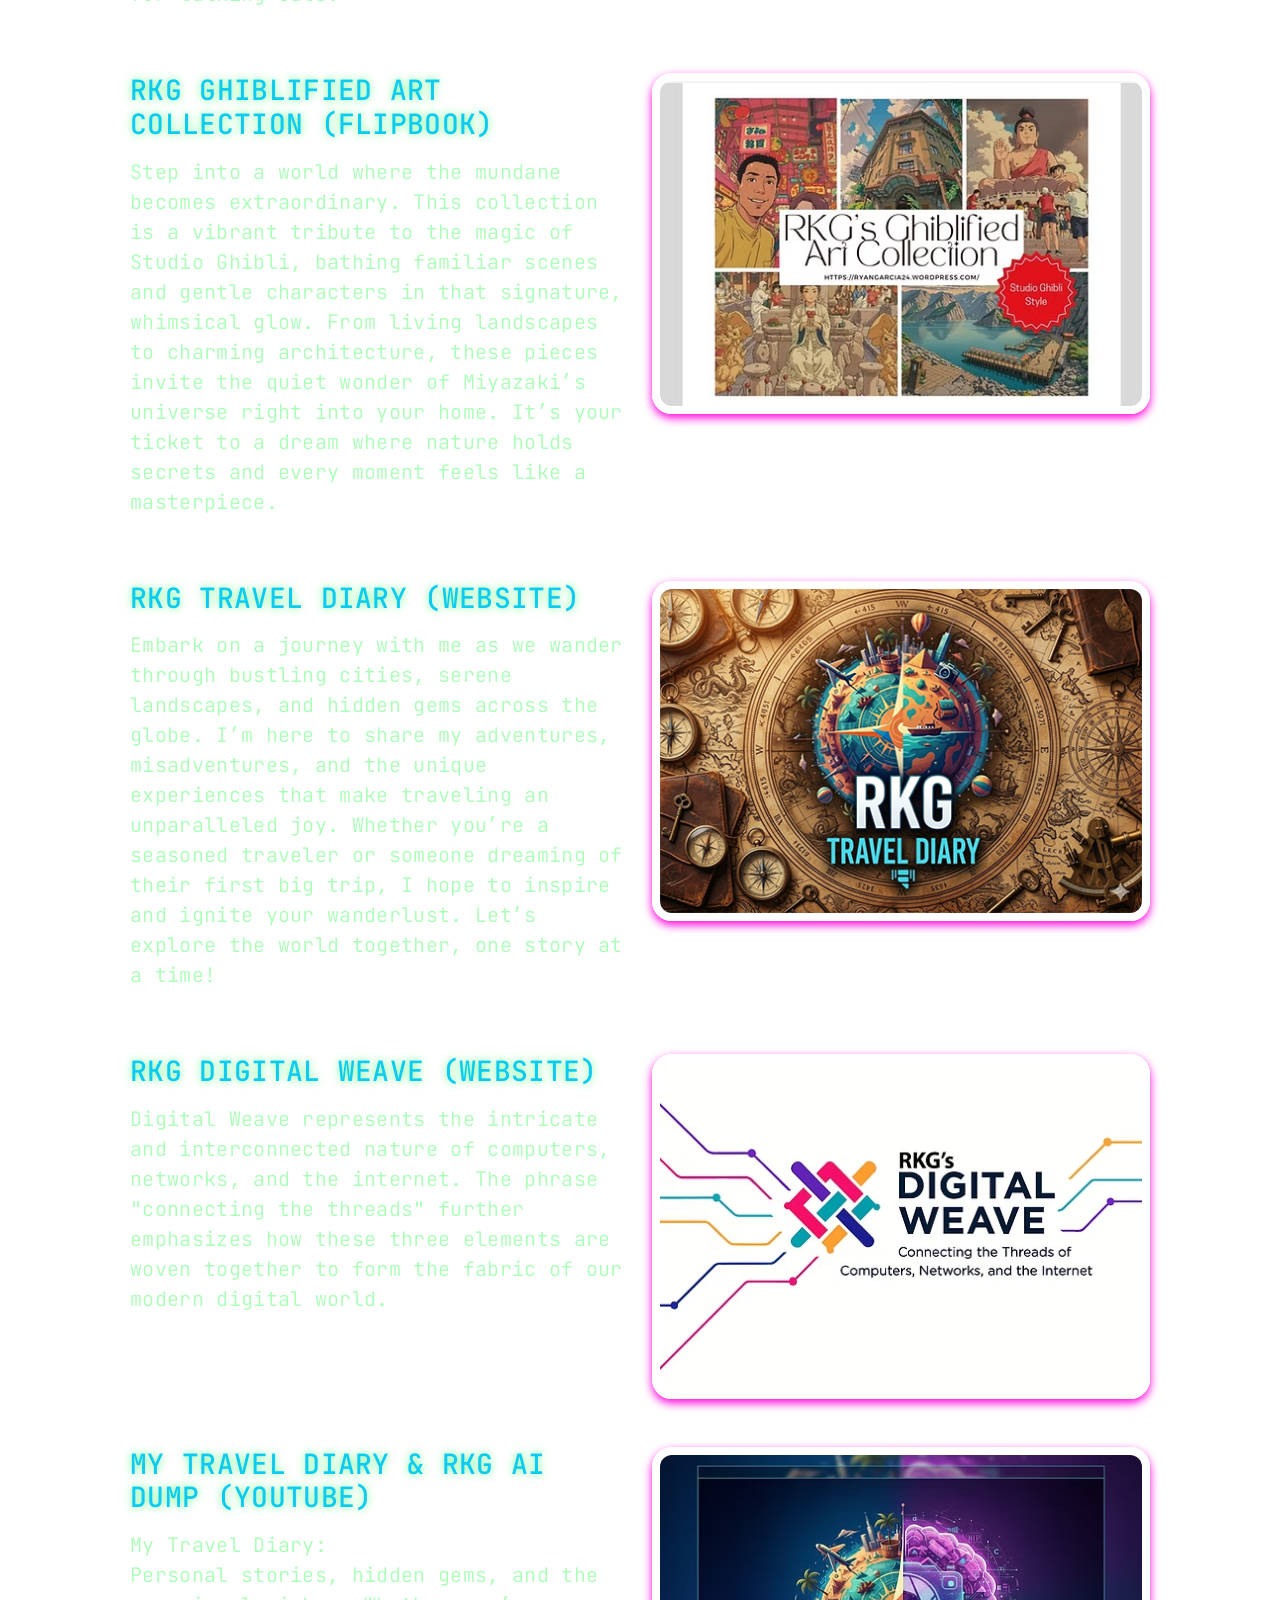
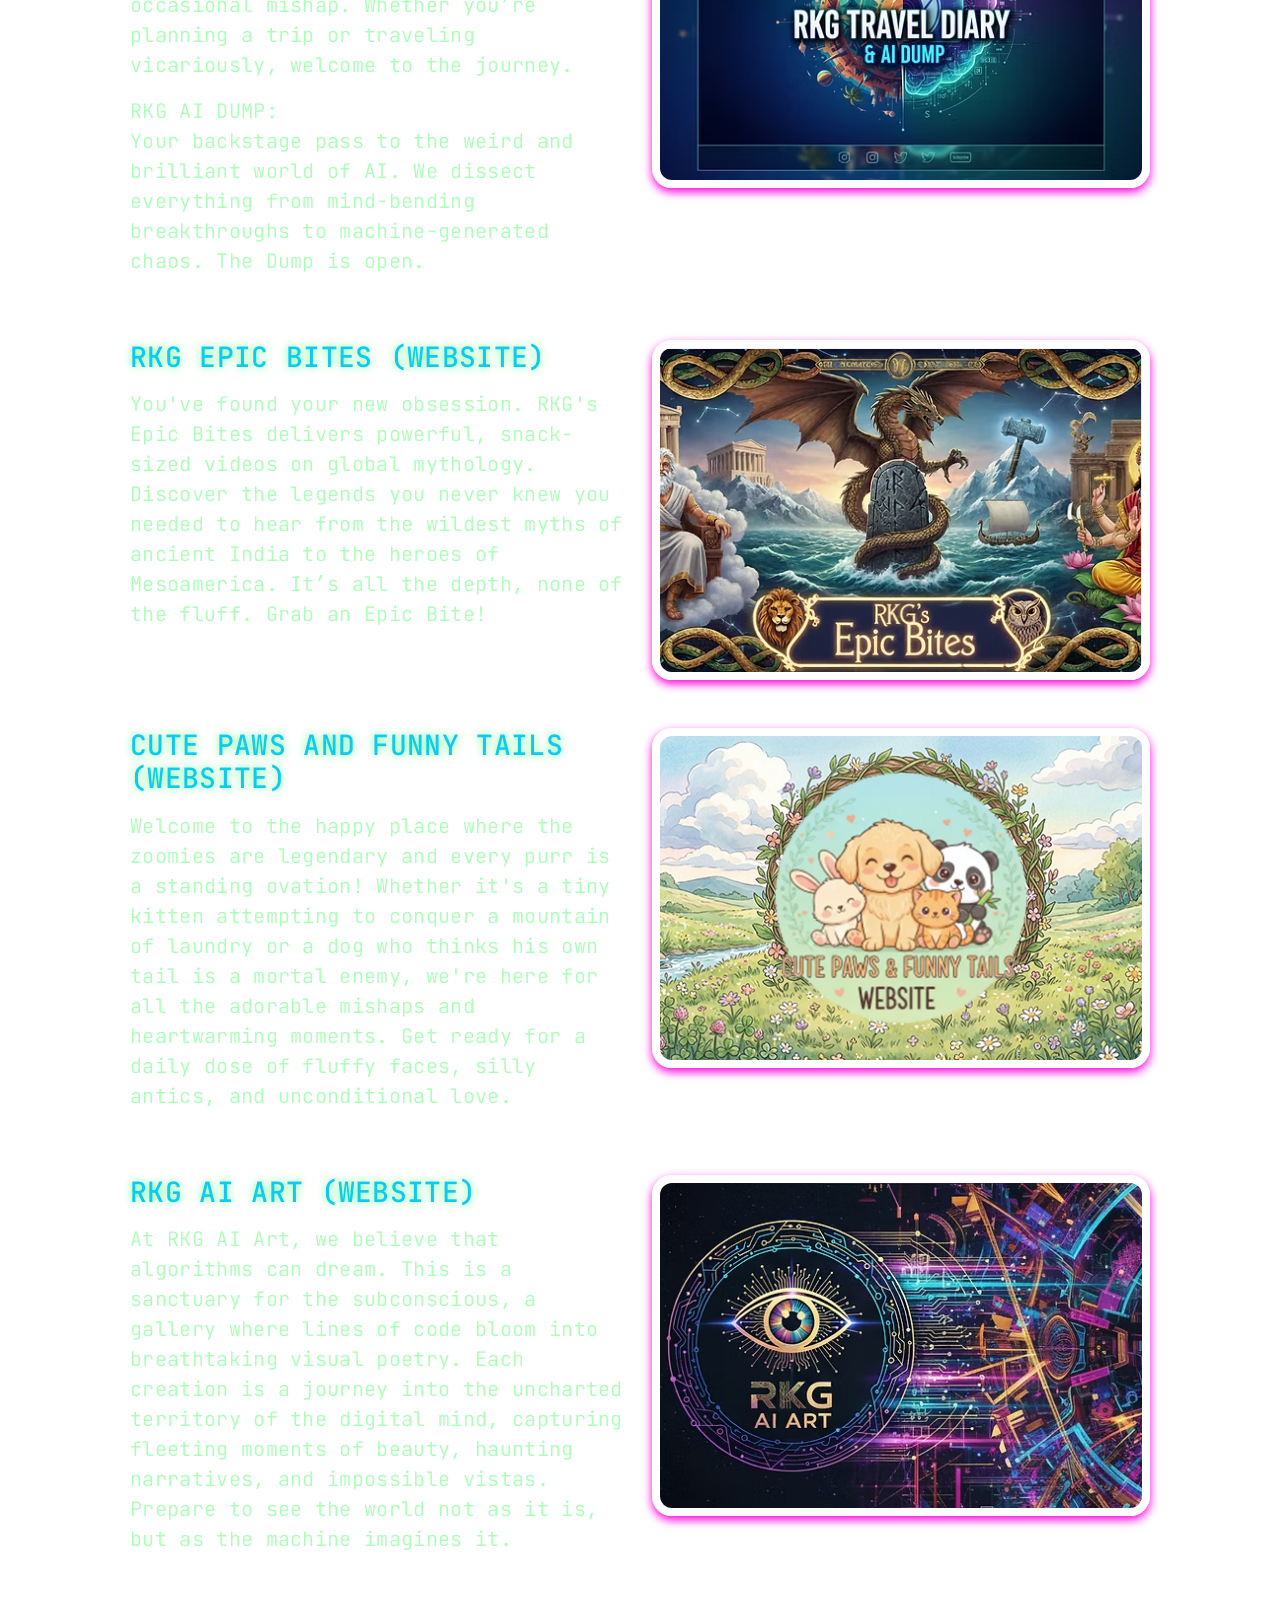
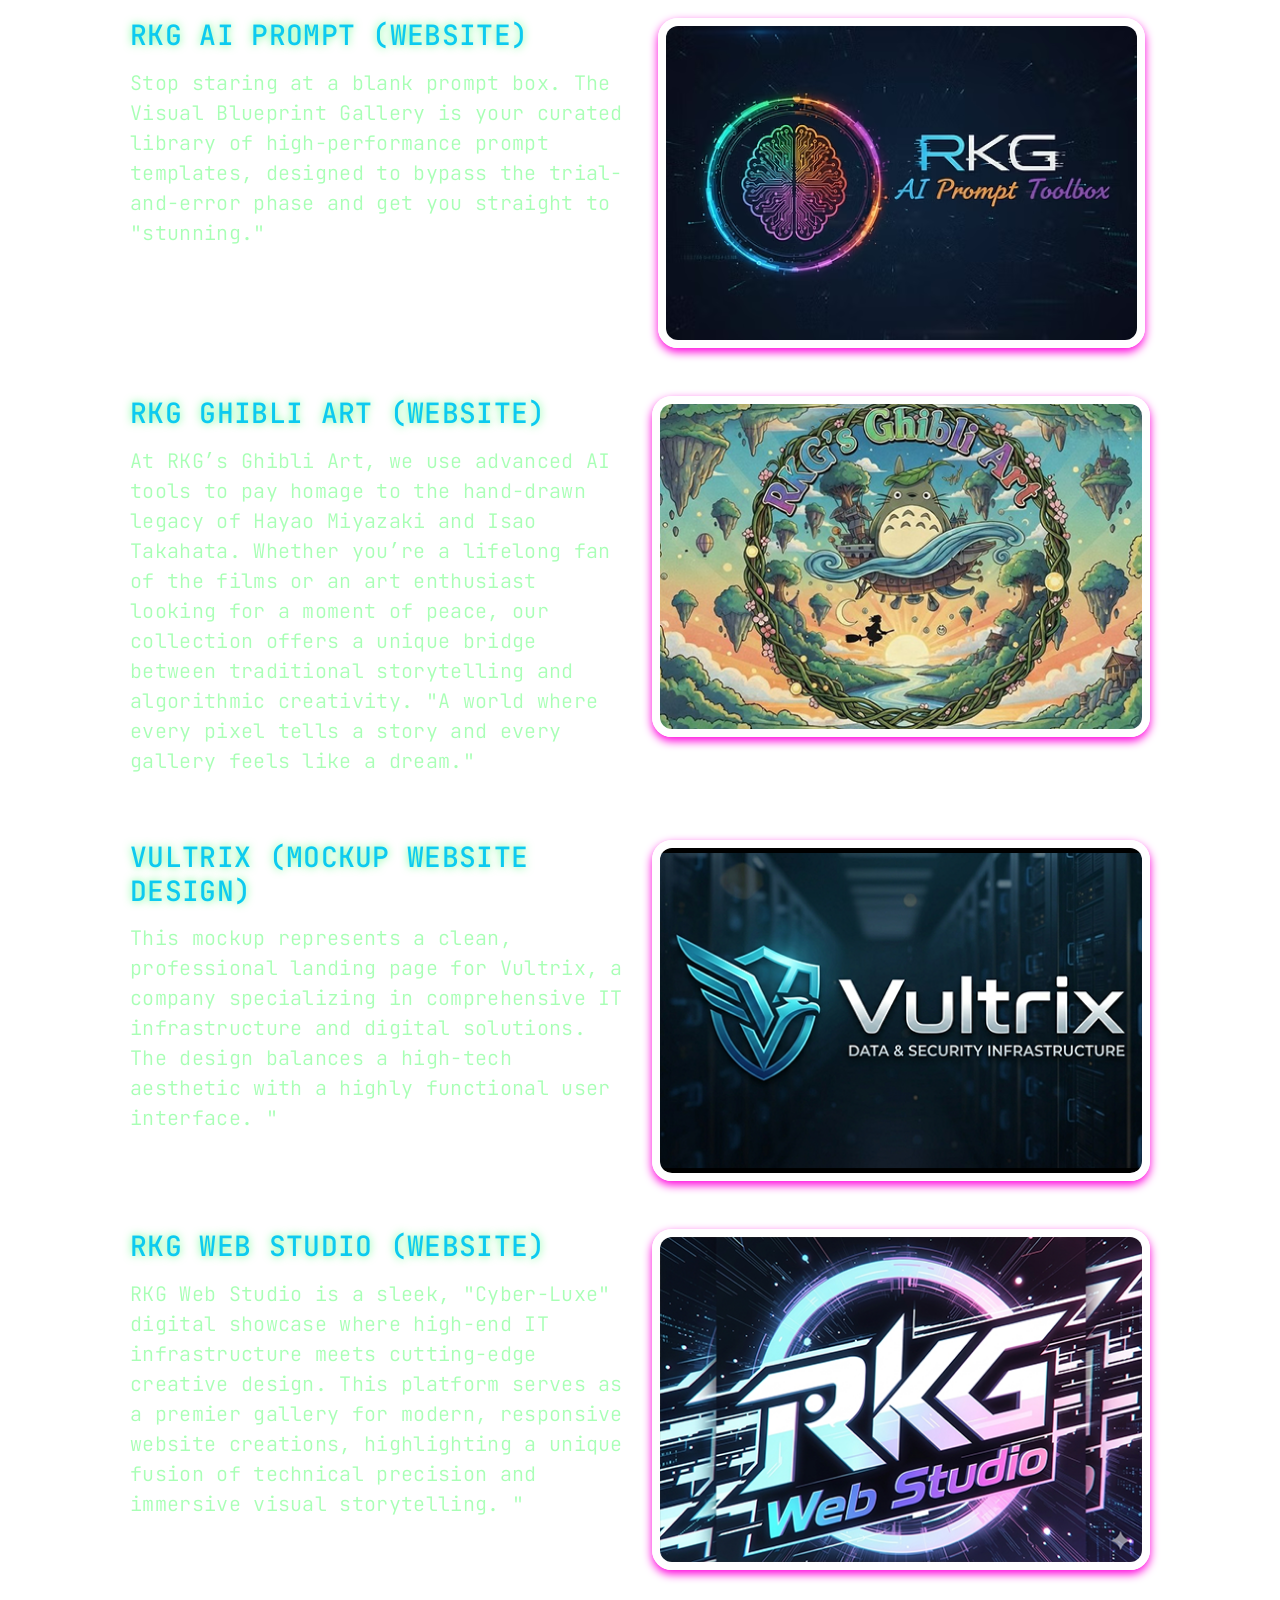
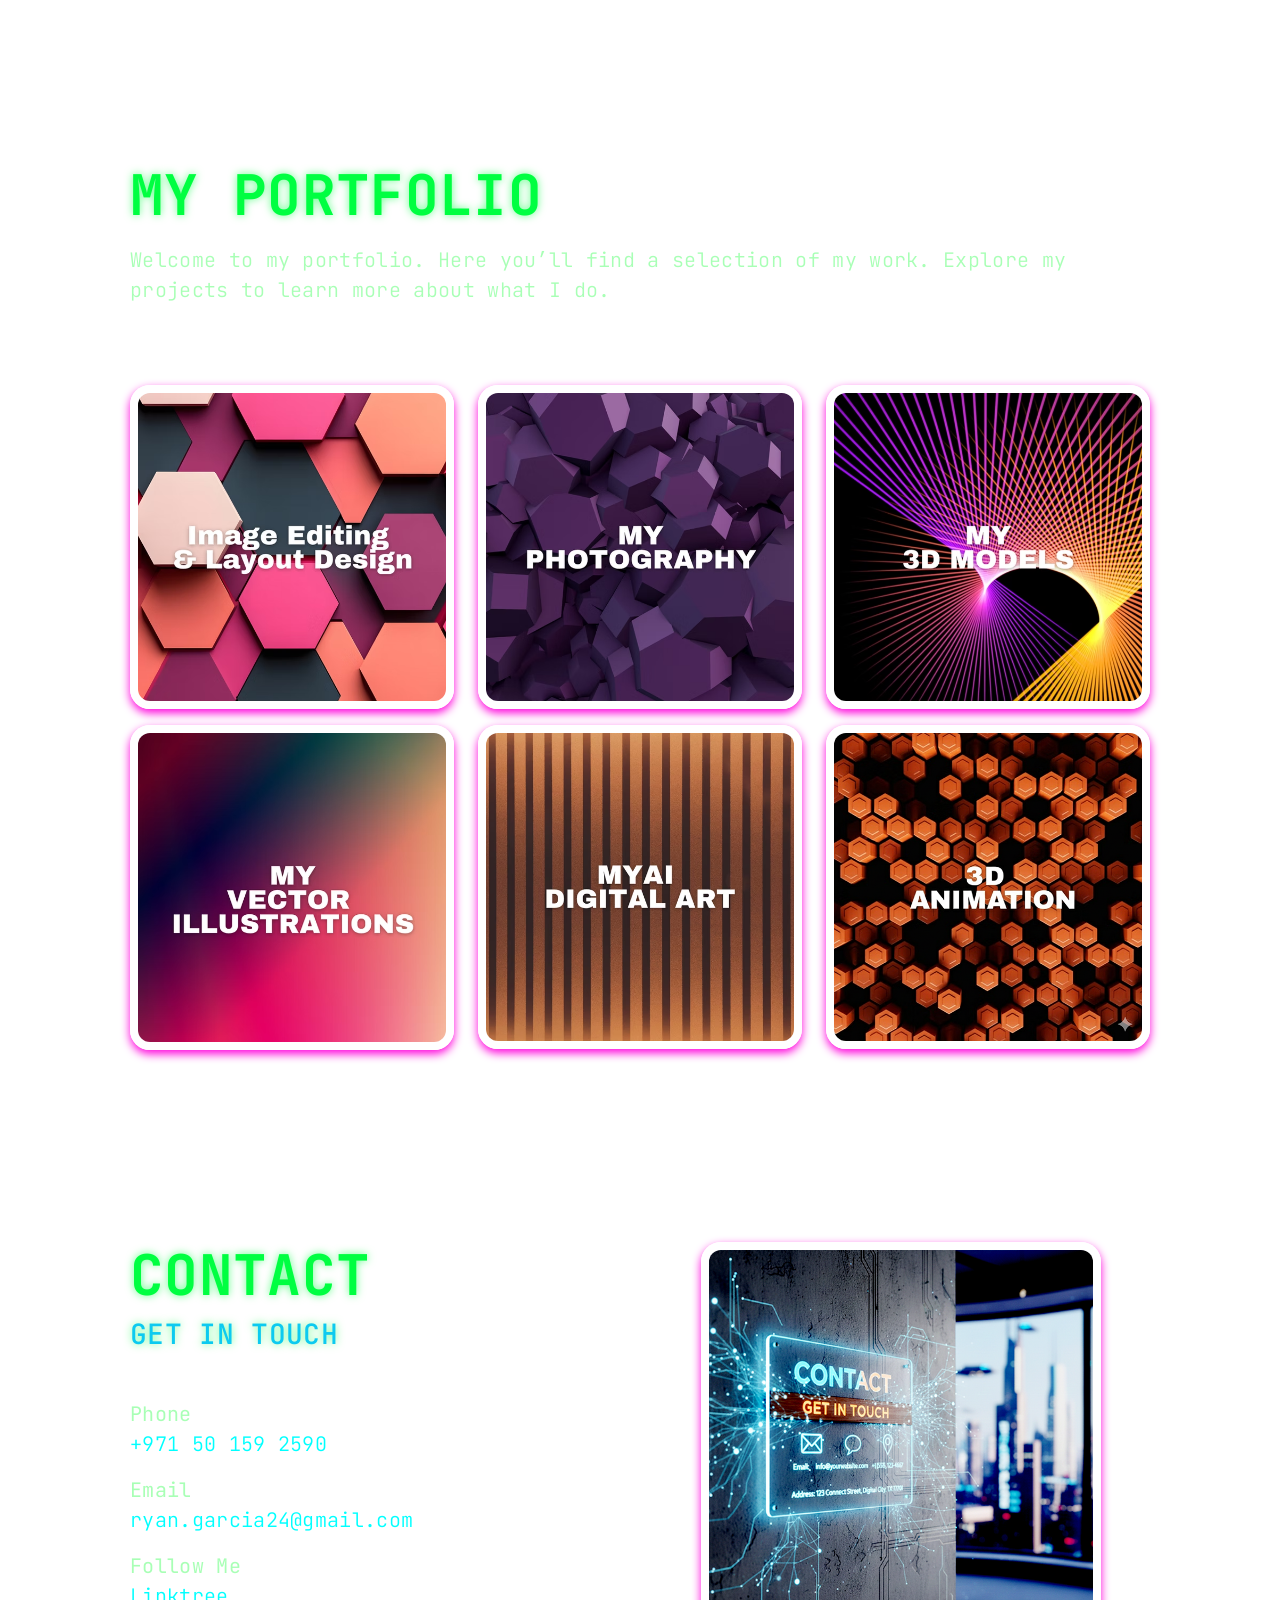
==== commit cb2cbec5: "Add files via upload" ====
--- a/index.html
+++ b/index.html
@@ -84,14 +84,15 @@
                    <div class="col-md-6 text-center d-flex justify-content-center">
                    <div class="ratio ratio-1x1" style="max-width: 550px; margin: auto;">
     <video autoplay muted loop playsinline 
-           class="pulse-glow" 
-           style="max-width: 550px; height: auto; object-fit: cover; border: 6px solid white; border-radius: 50%; box-shadow: 0px 4px 20px rgb(255, 0, 220);">
-        <source src="videos/matrix_remixed_remix.mp4" type="video/mp4">
-    </video>
+       class="pulse-glow" 
+       style="max-width: 550px; height: auto; object-fit: cover; border: 6px solid white; border-radius: 50%; box-shadow: 0px 4px 20px rgb(255, 0, 220);">
+    <source src="videos/matrix_remixed_remix.mp4" type="video/mp4">
+</video>
     </div>
 </div>
 
                     <div class="col-md-6 ">
+                    <br>
                         <h1 class="display-4 fw-bold">Welcome to RKG Portfolio</h1>
                         <h3 class="text-info">Ryan Khristen Garcia: Digital Explorer. <br> Creative Storyteller. Strategist.</h3>
                         <p class="lead mt-3">
@@ -932,8 +933,8 @@
 
 
 
-        <div class="container-fluid justify-content-center">
-            <span class="navbar-text">
+        <div class="container-fluid justify-content-center navbar-matrix">
+            <span class="navbar-text text-center">
 
                 &copy; 2026 Ryan Khristen Garcia. All rights reserved.
 
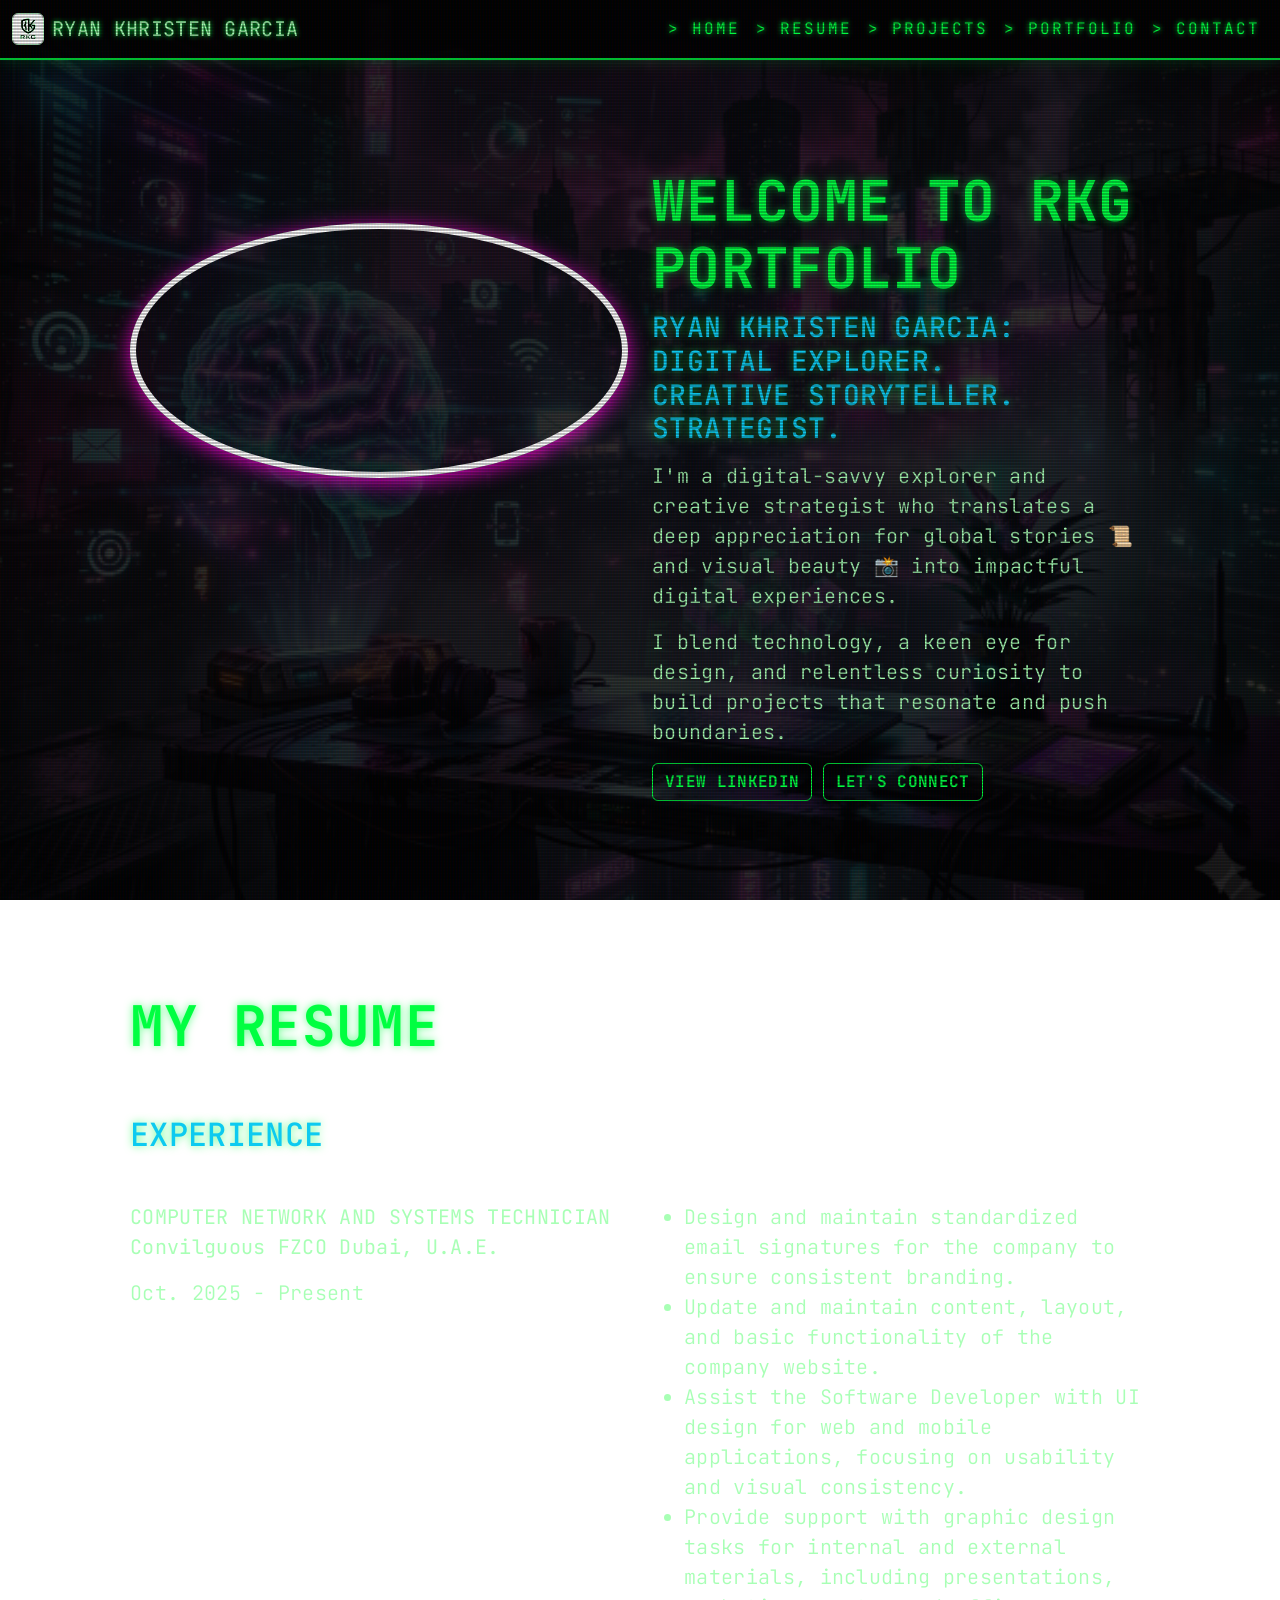
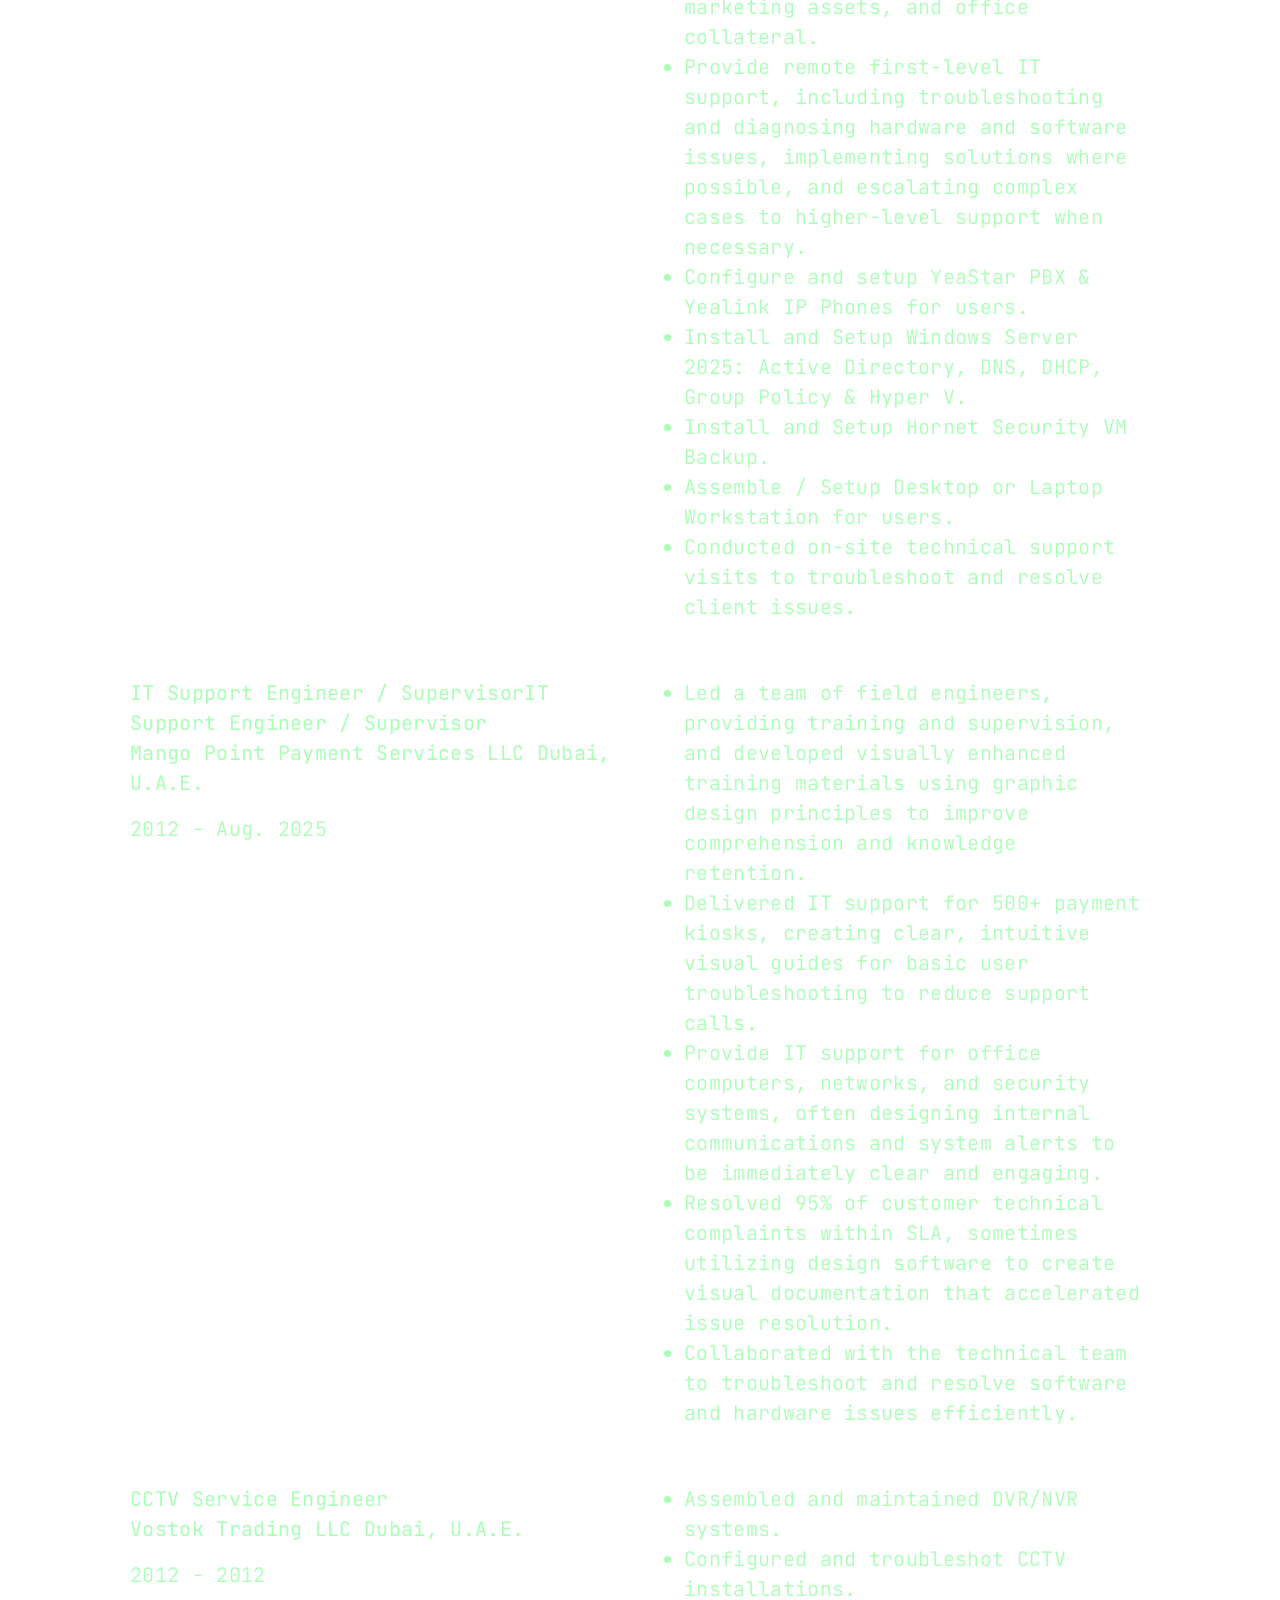
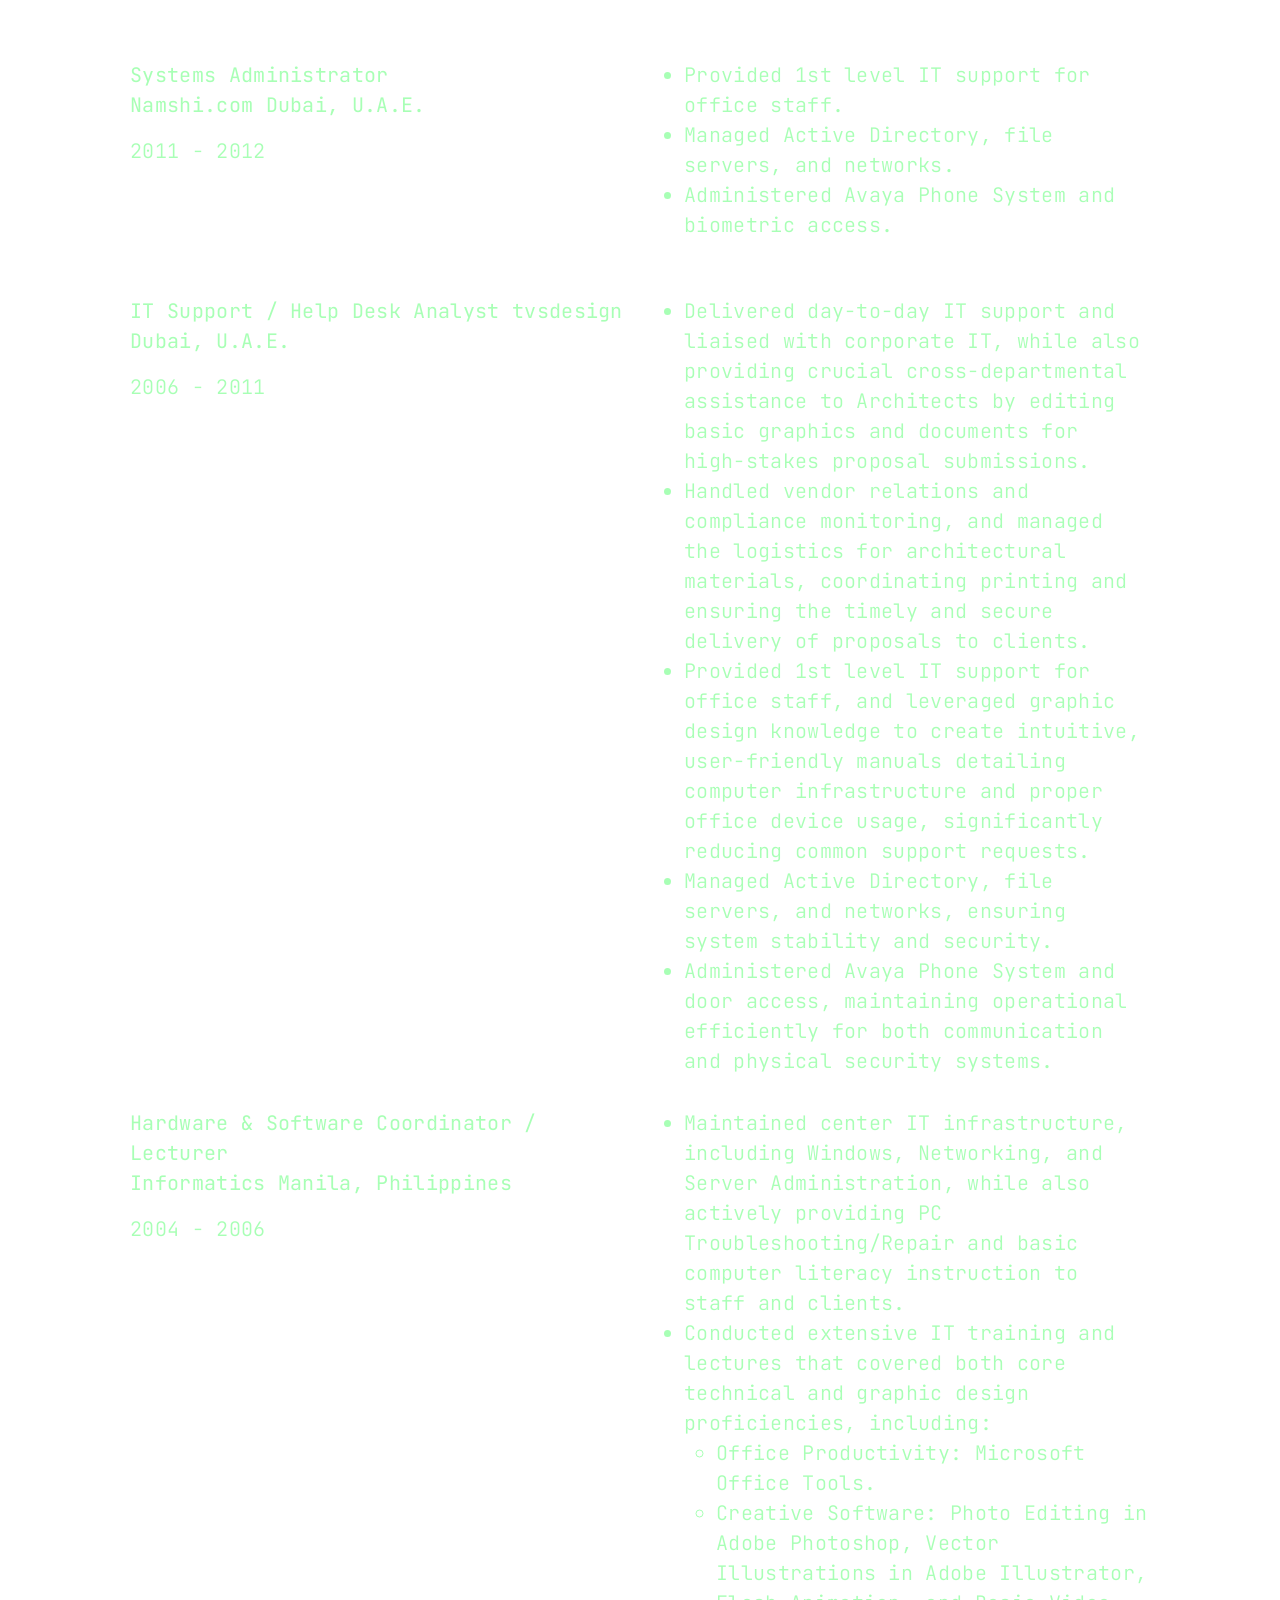
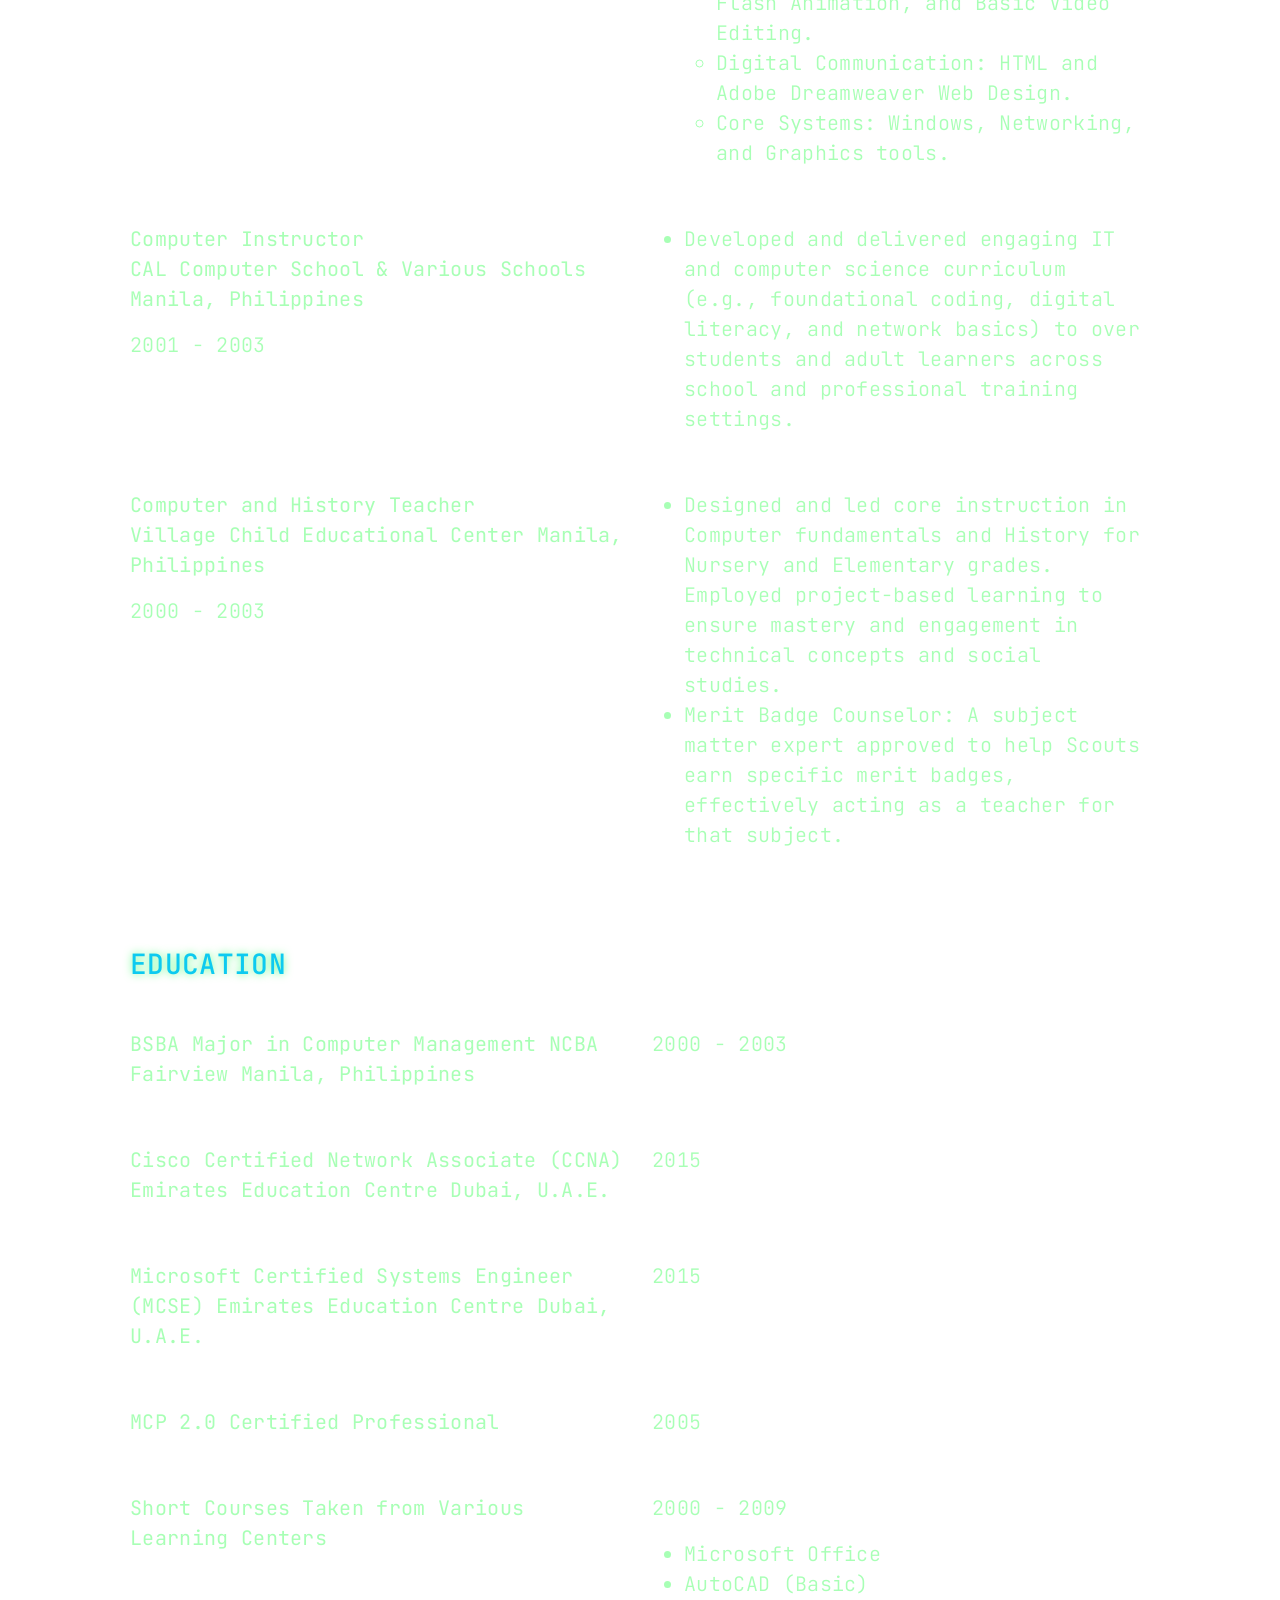
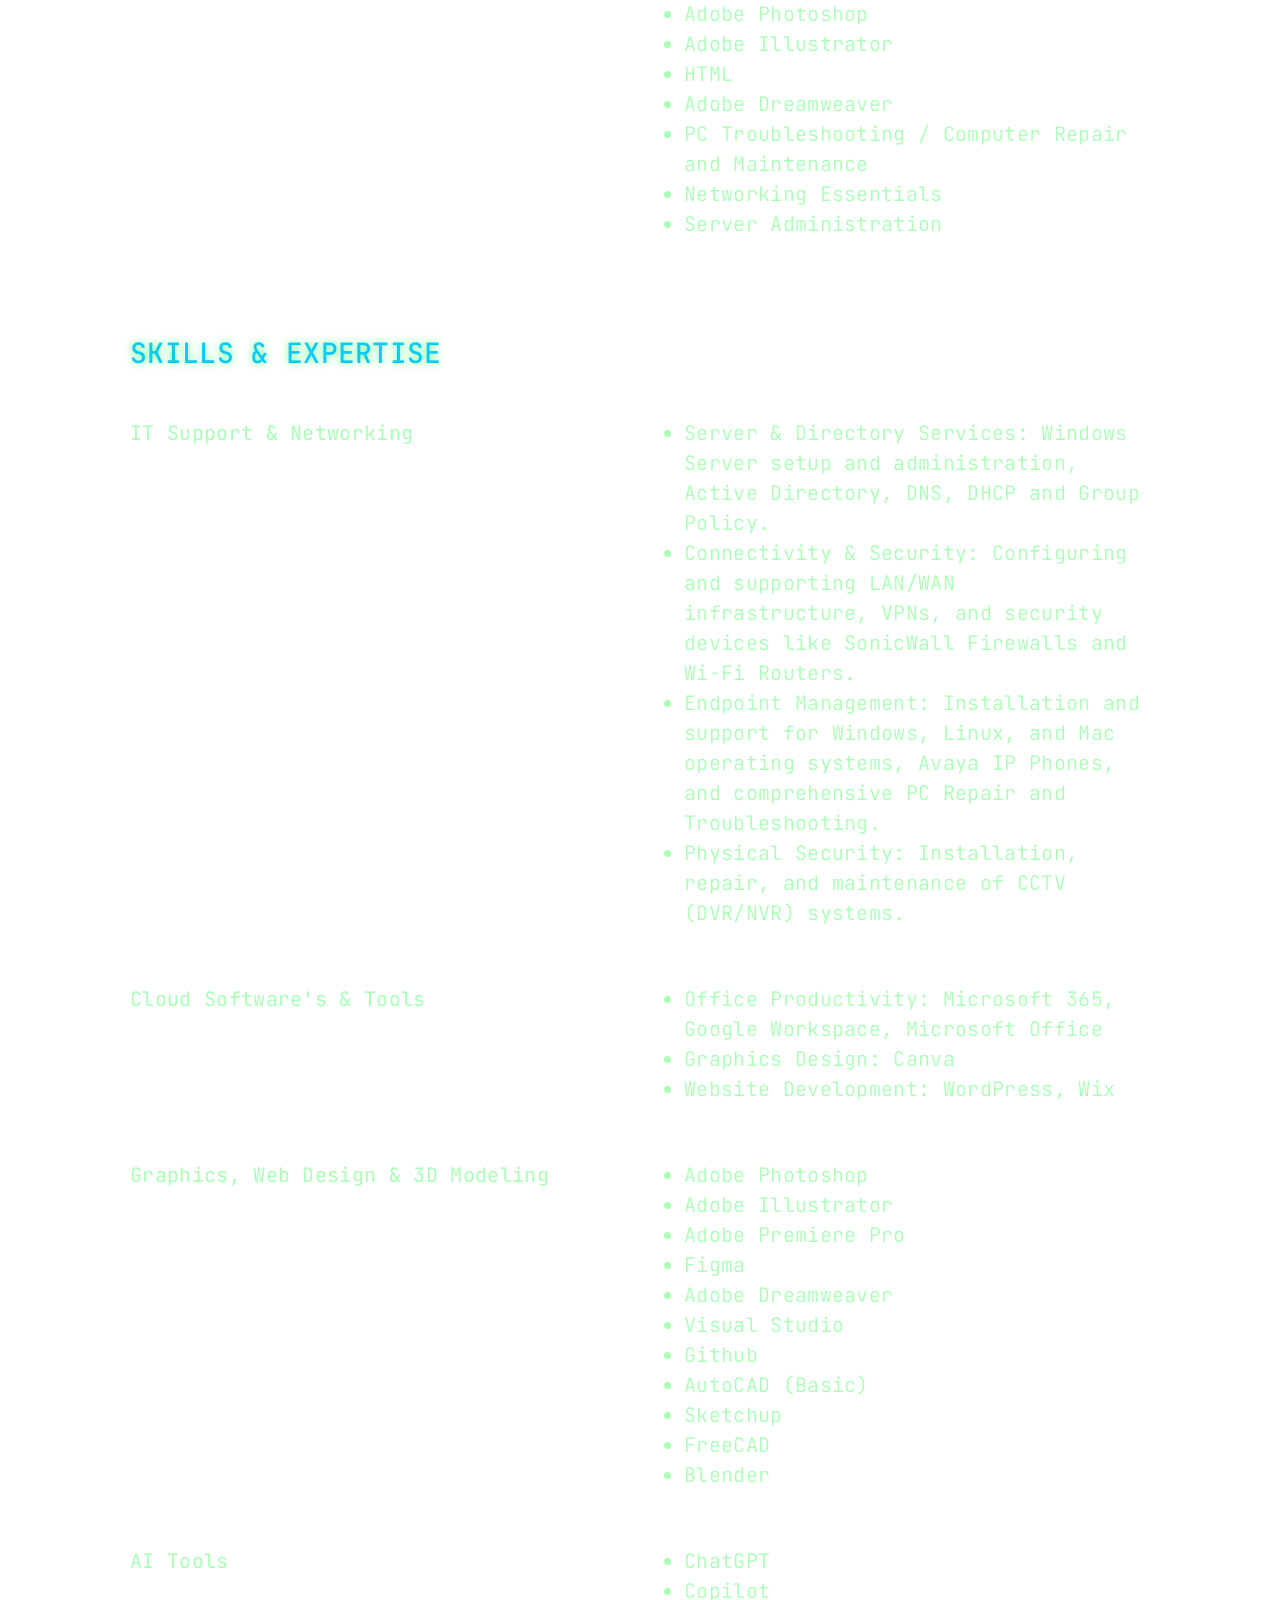
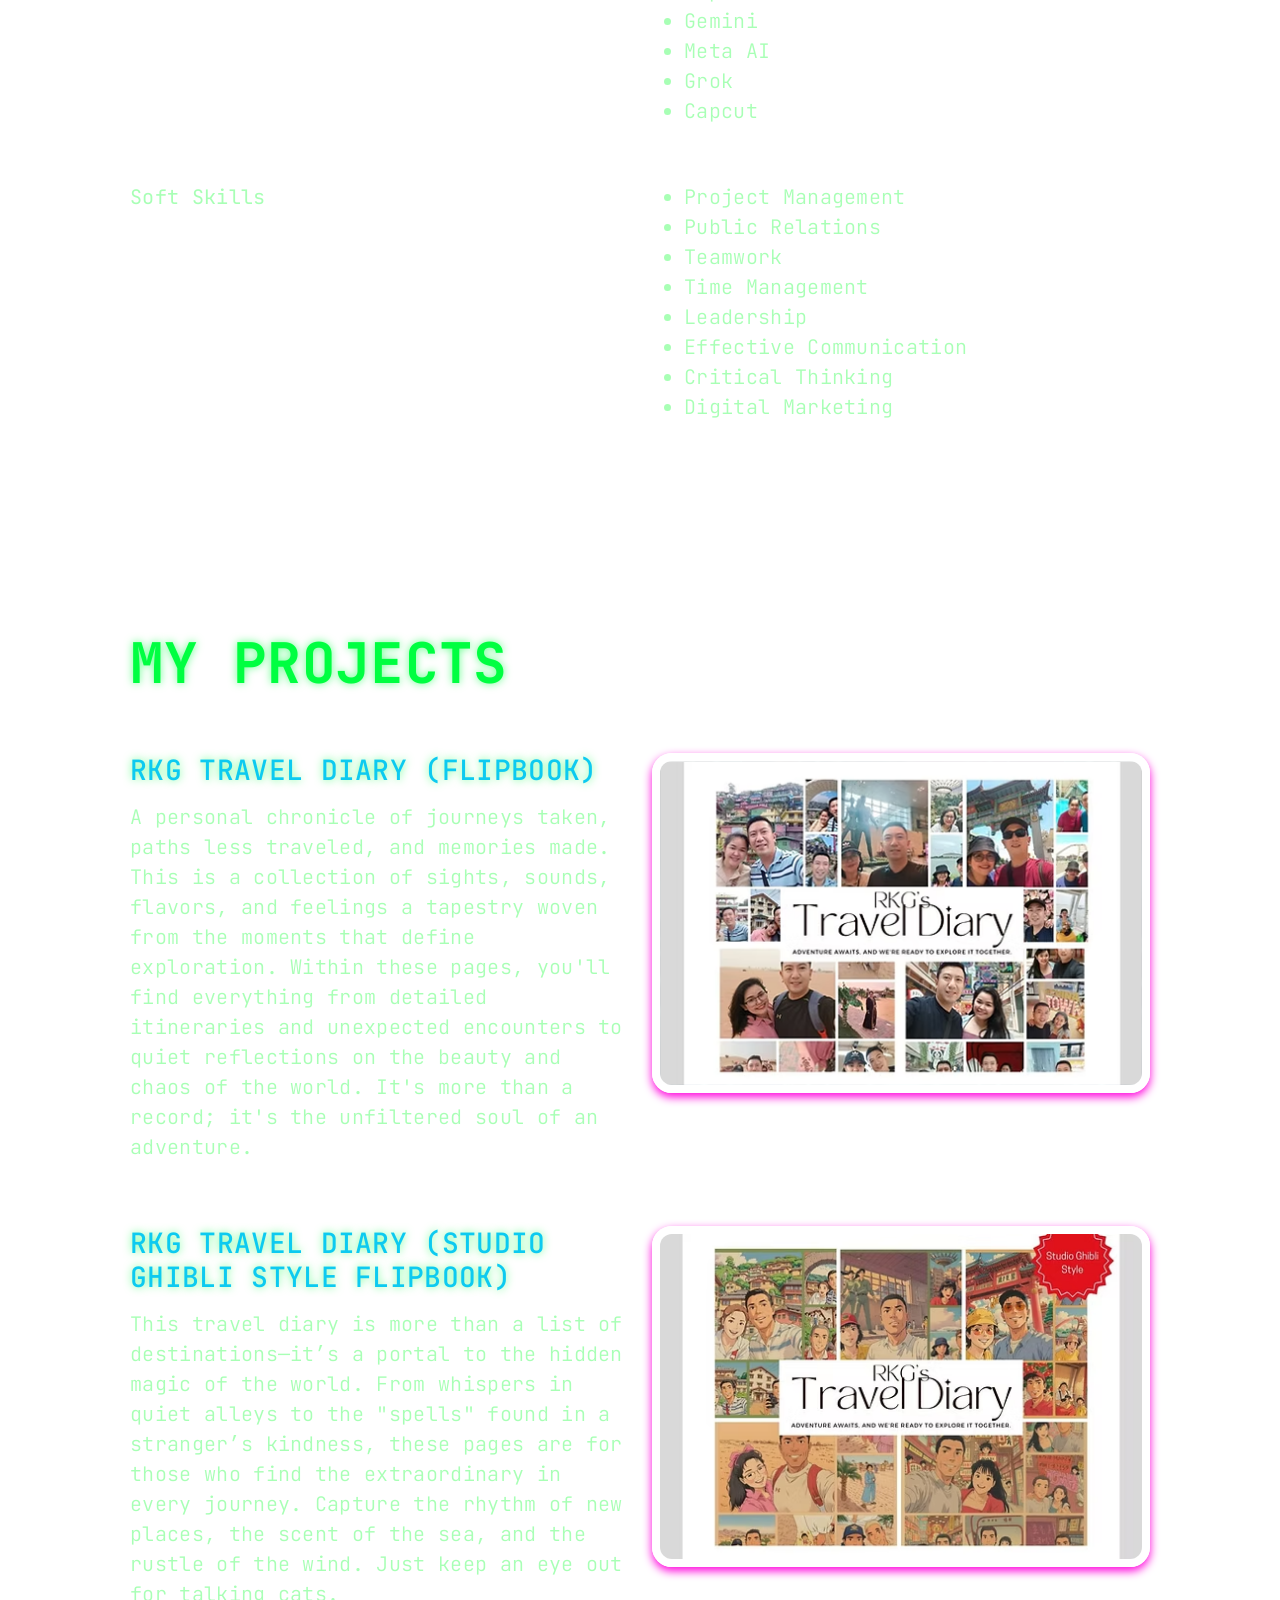
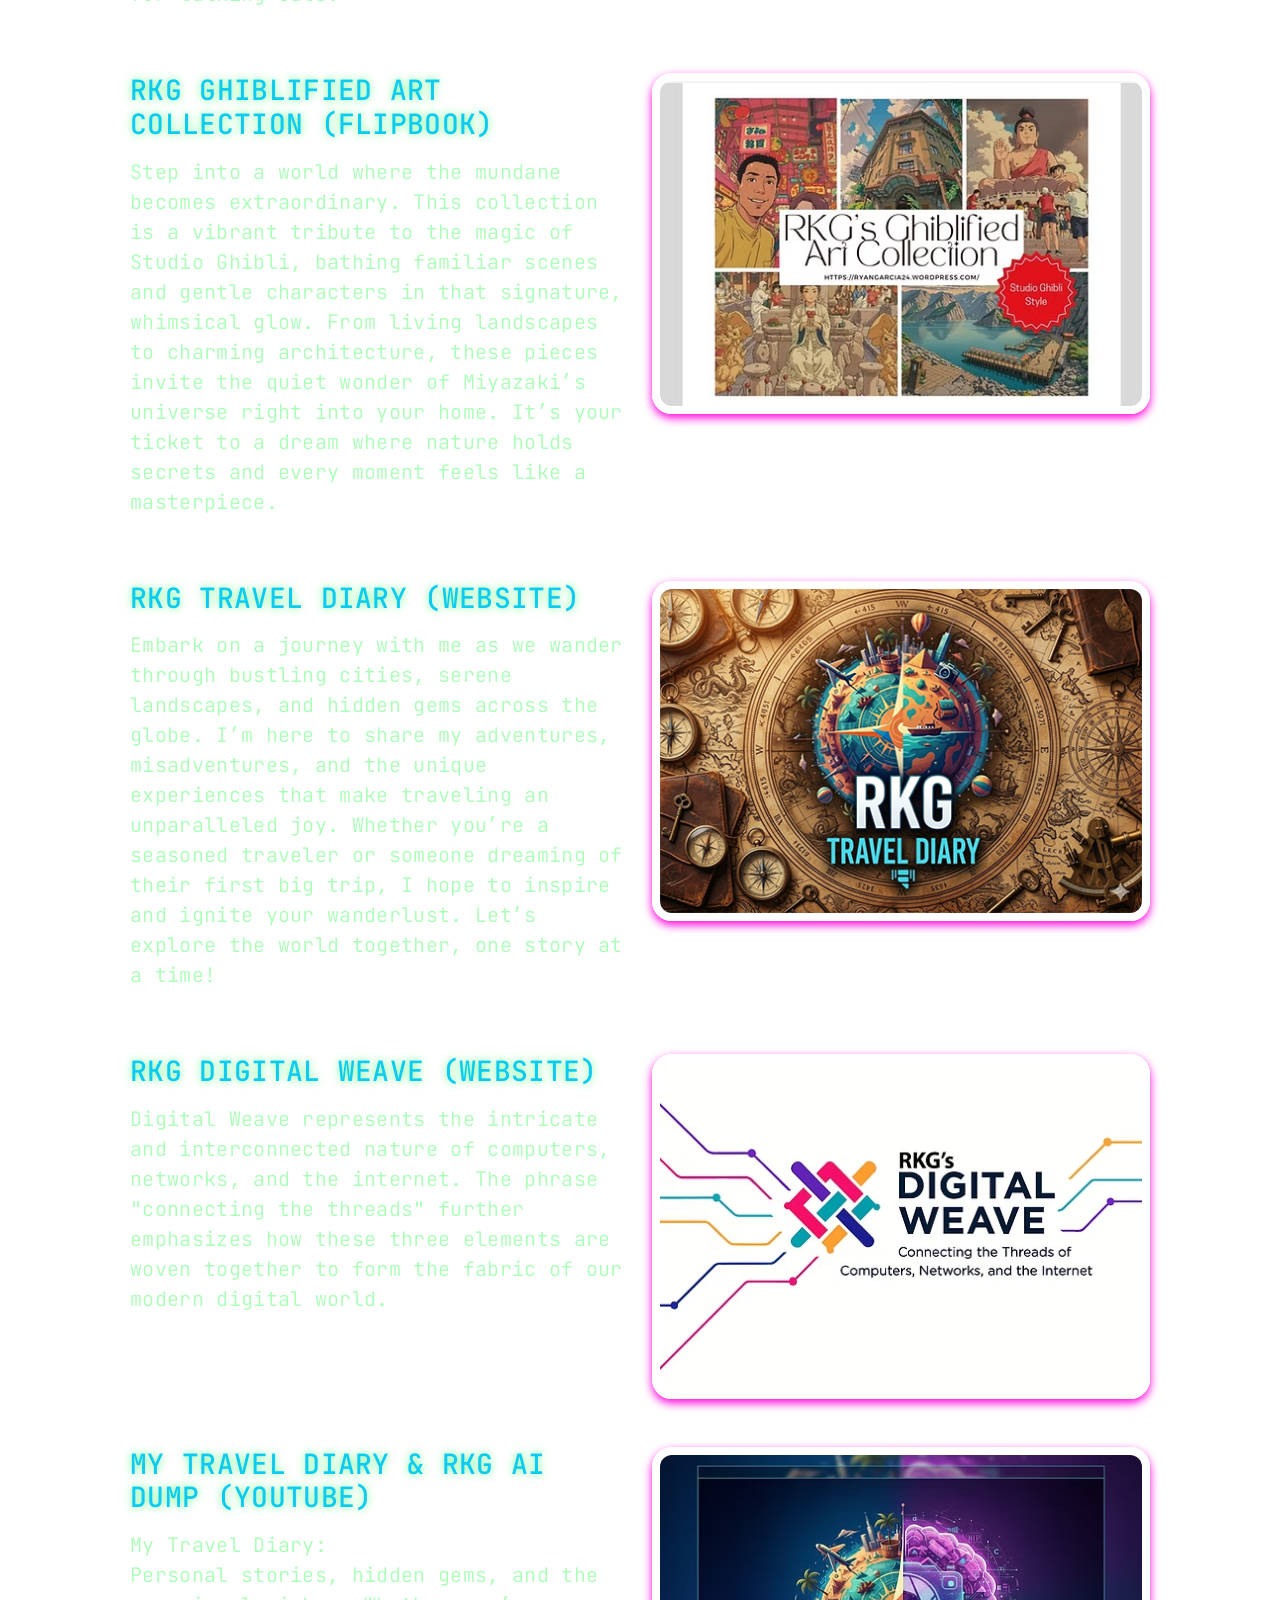
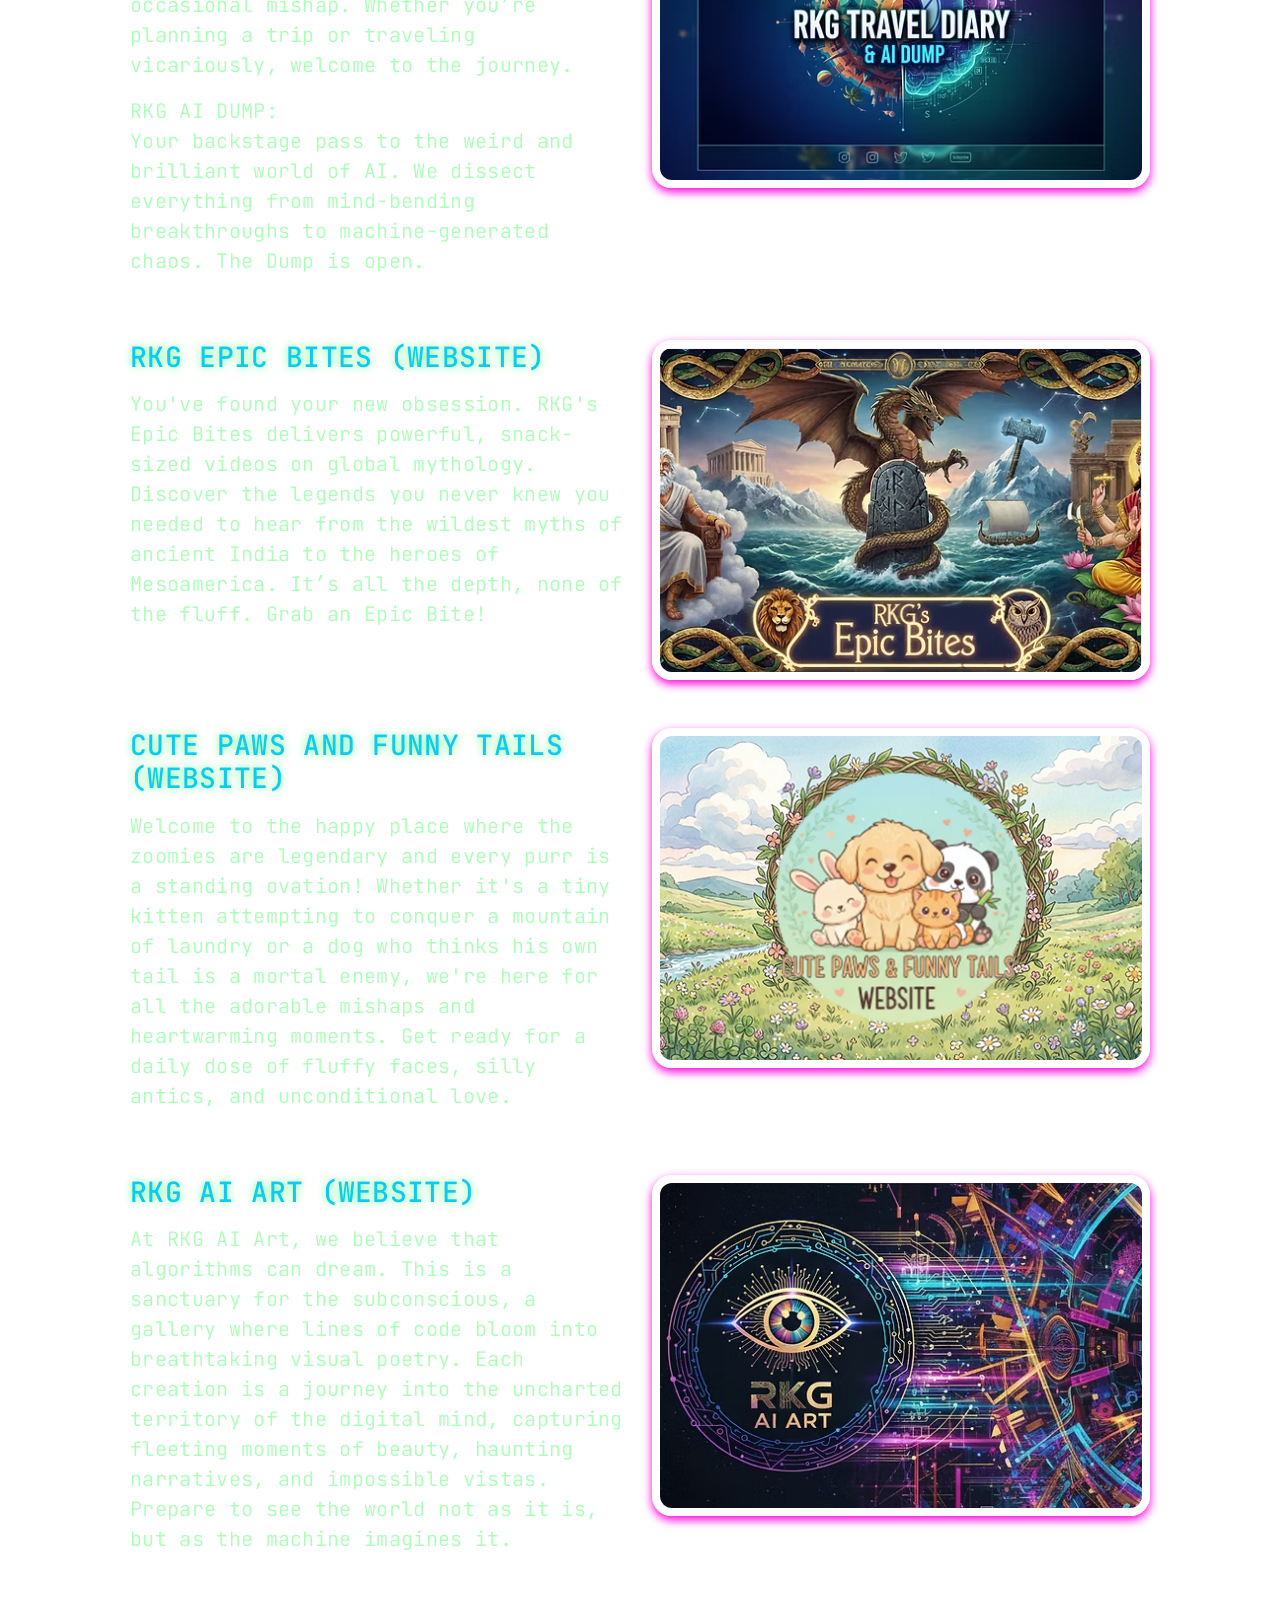
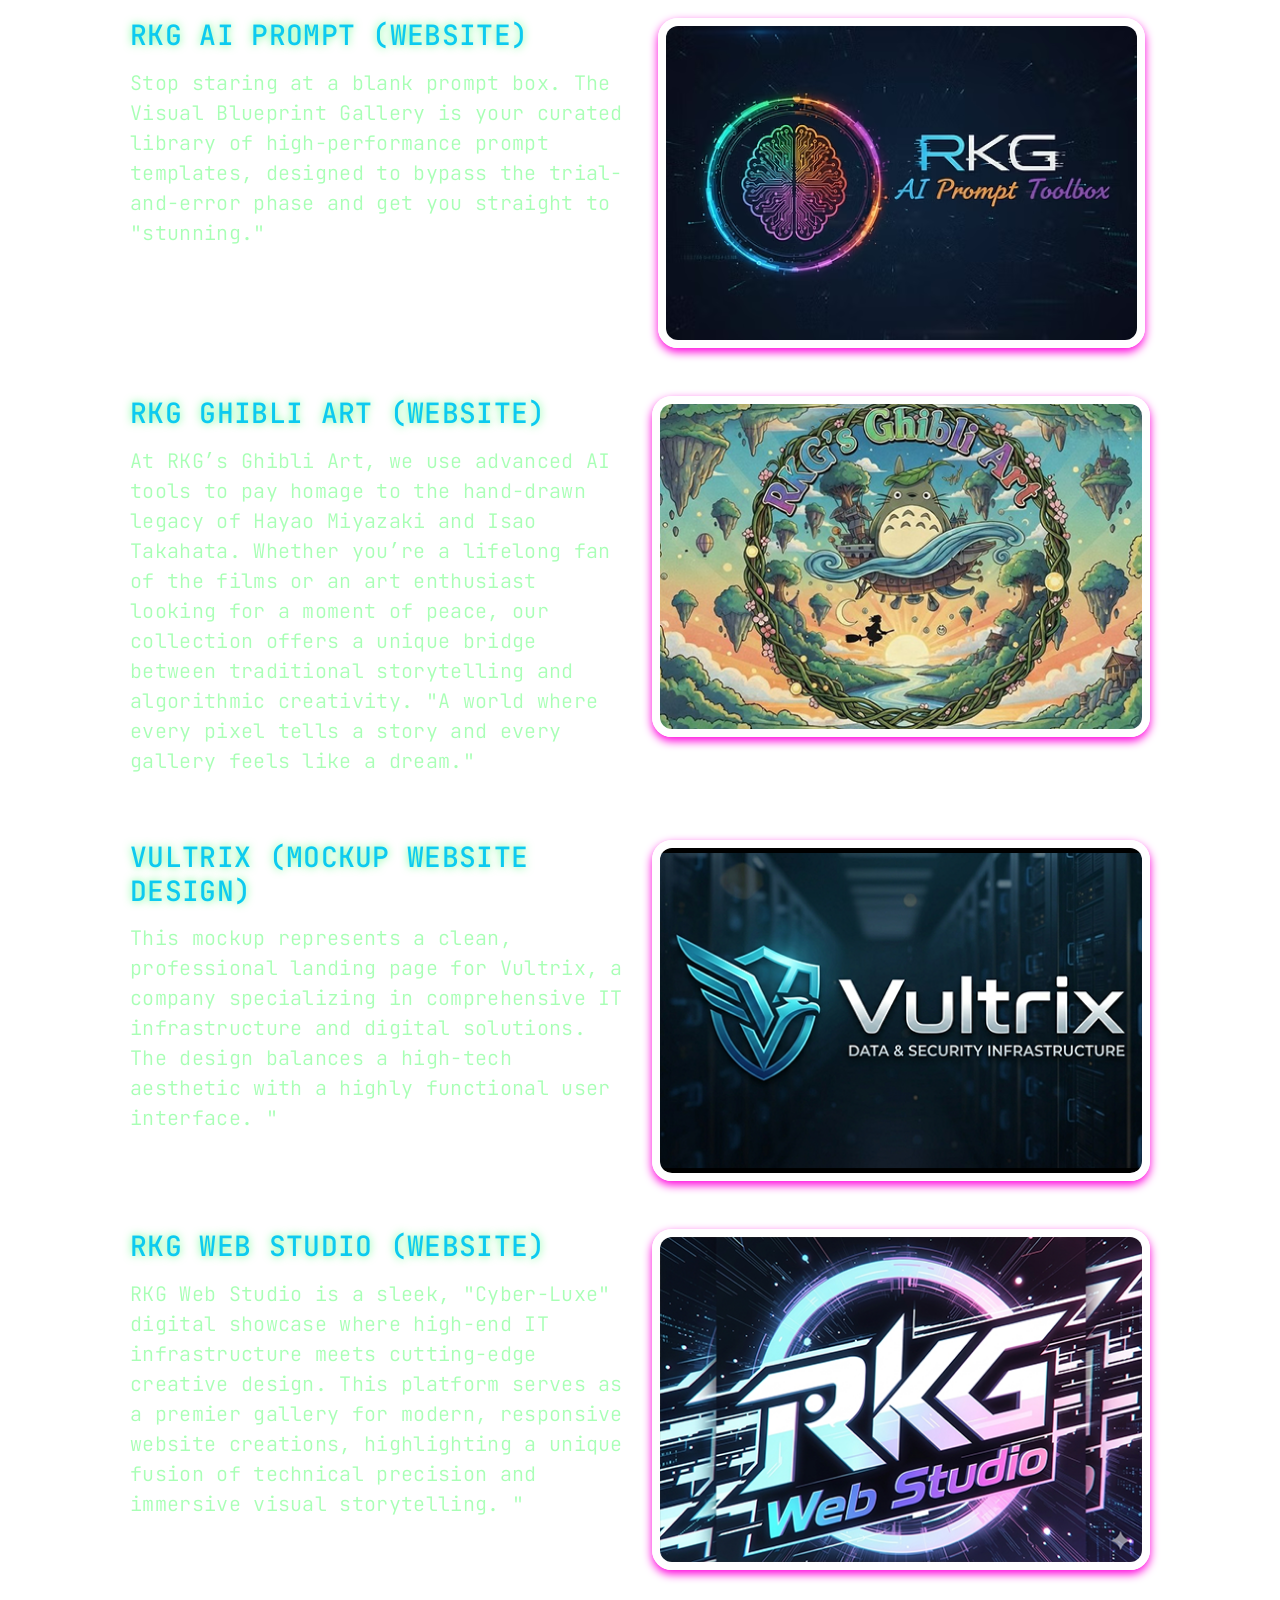
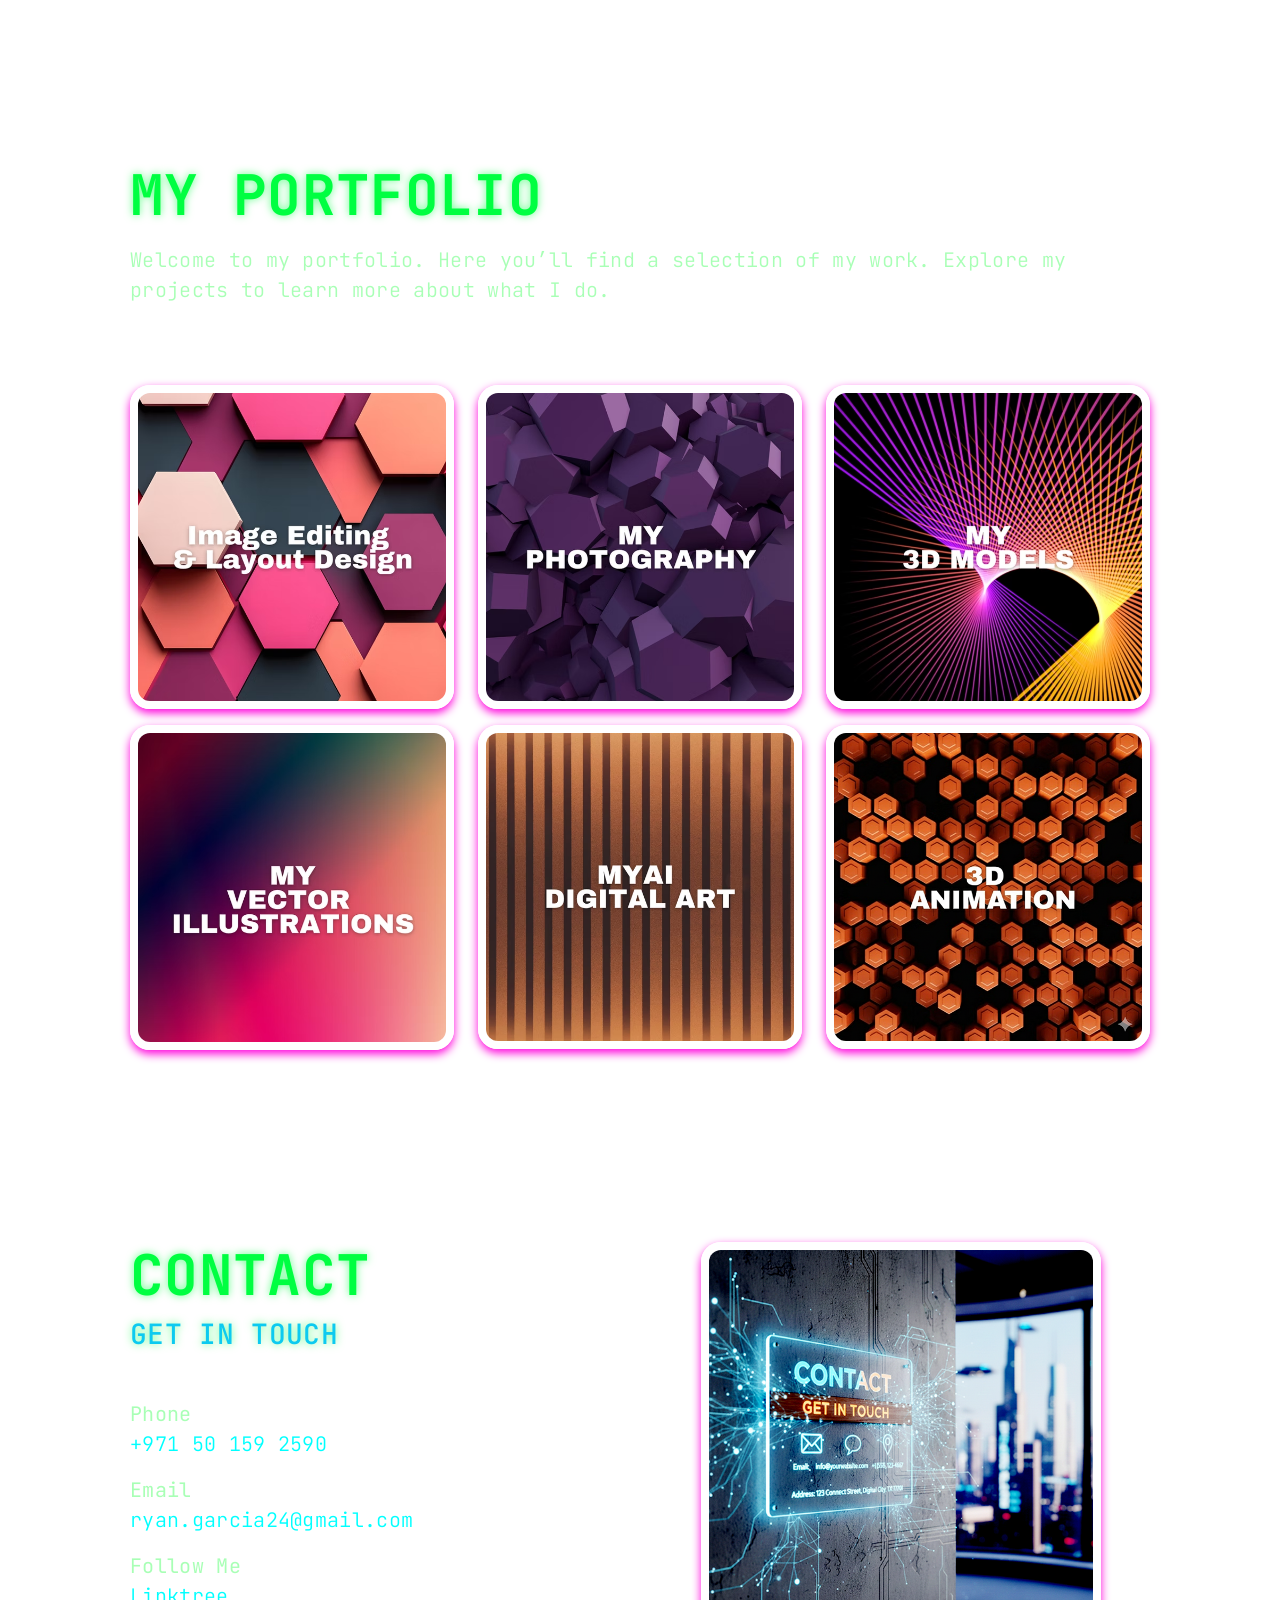
==== commit d7fa2357: "Add files via upload" ====
--- a/index.html
+++ b/index.html
@@ -53,7 +53,7 @@
         <div class="collapse navbar-collapse" id="mainNavbar">
             <ul class="navbar-nav ms-auto mb-2 mb-sm-0">
                 <li class="nav-item">
-                    <a class="nav-link active" aria-current="page" href="#Home">> Home</a>
+                    <a class="nav-link" aria-current="page" href="#Home">> Home</a>
                 </li>
                 <li class="nav-item">
                     <a class="nav-link" href="#Resume">> Resume</a>
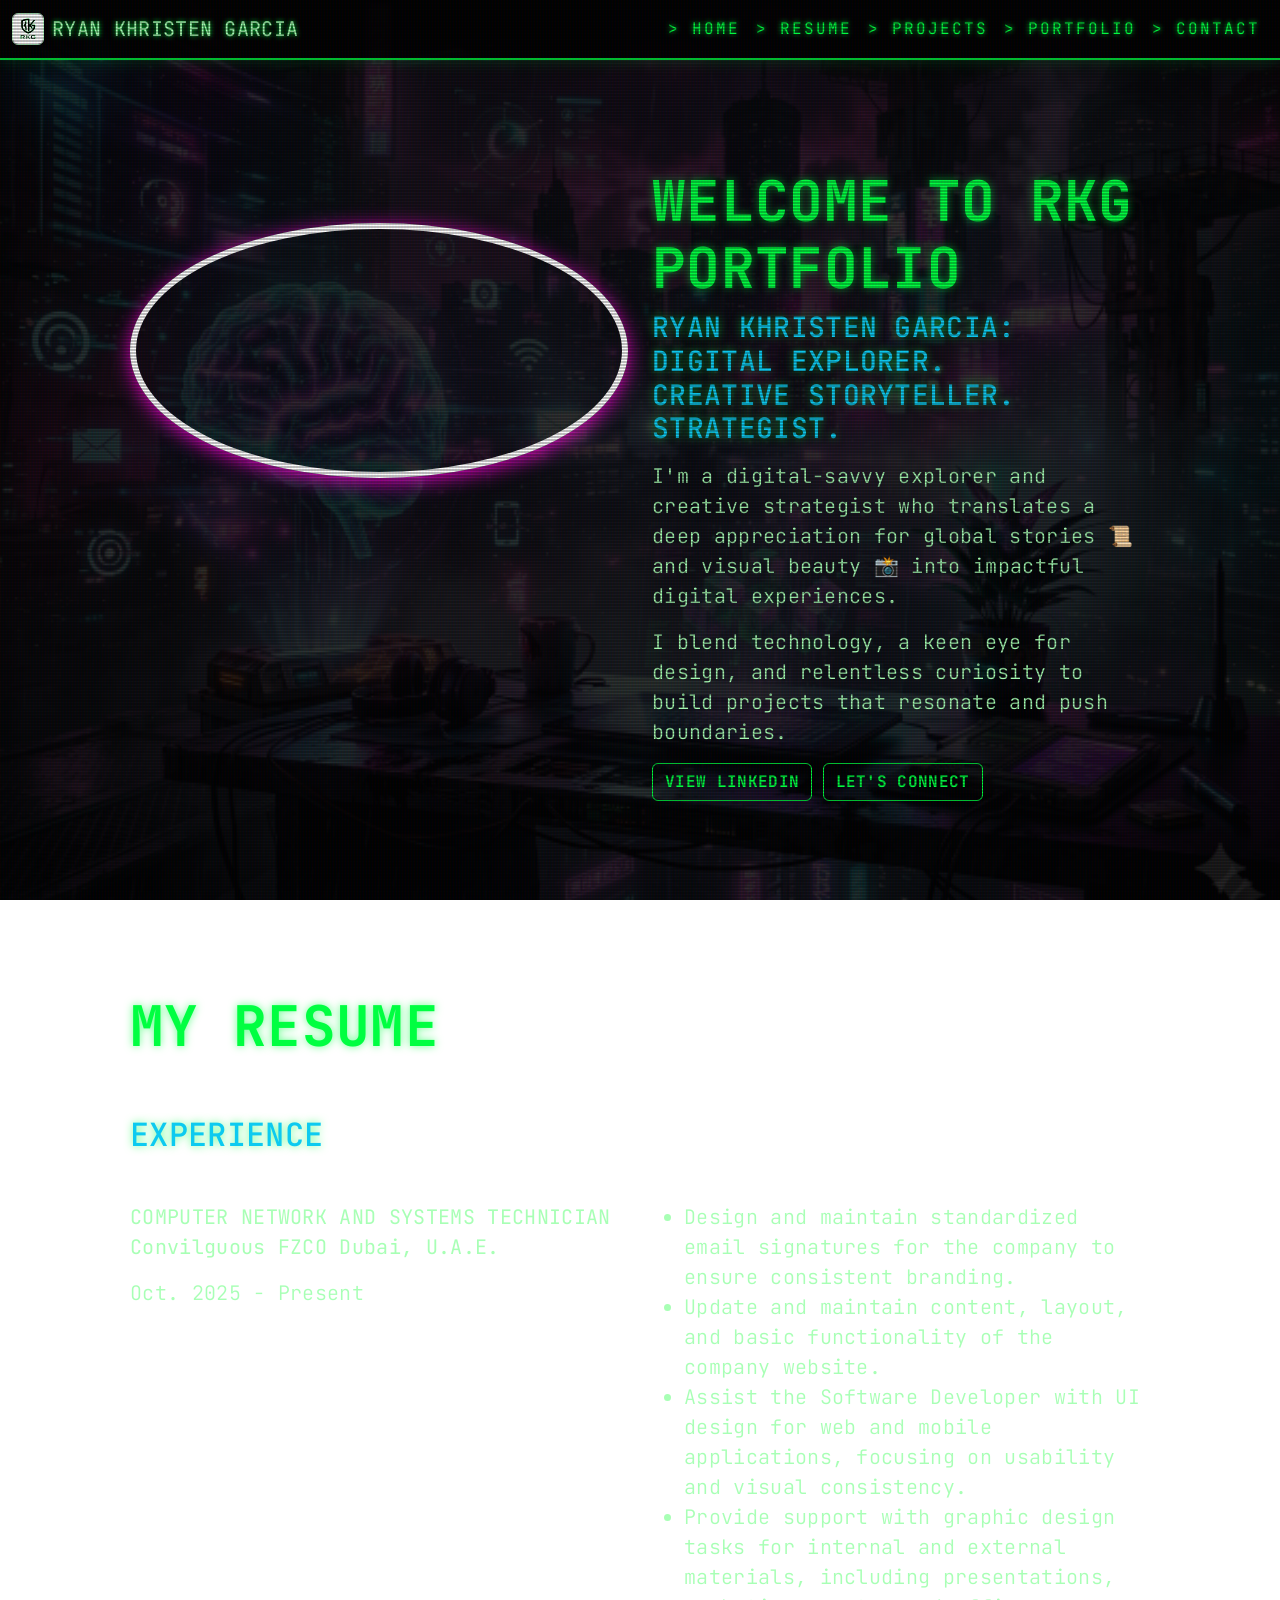
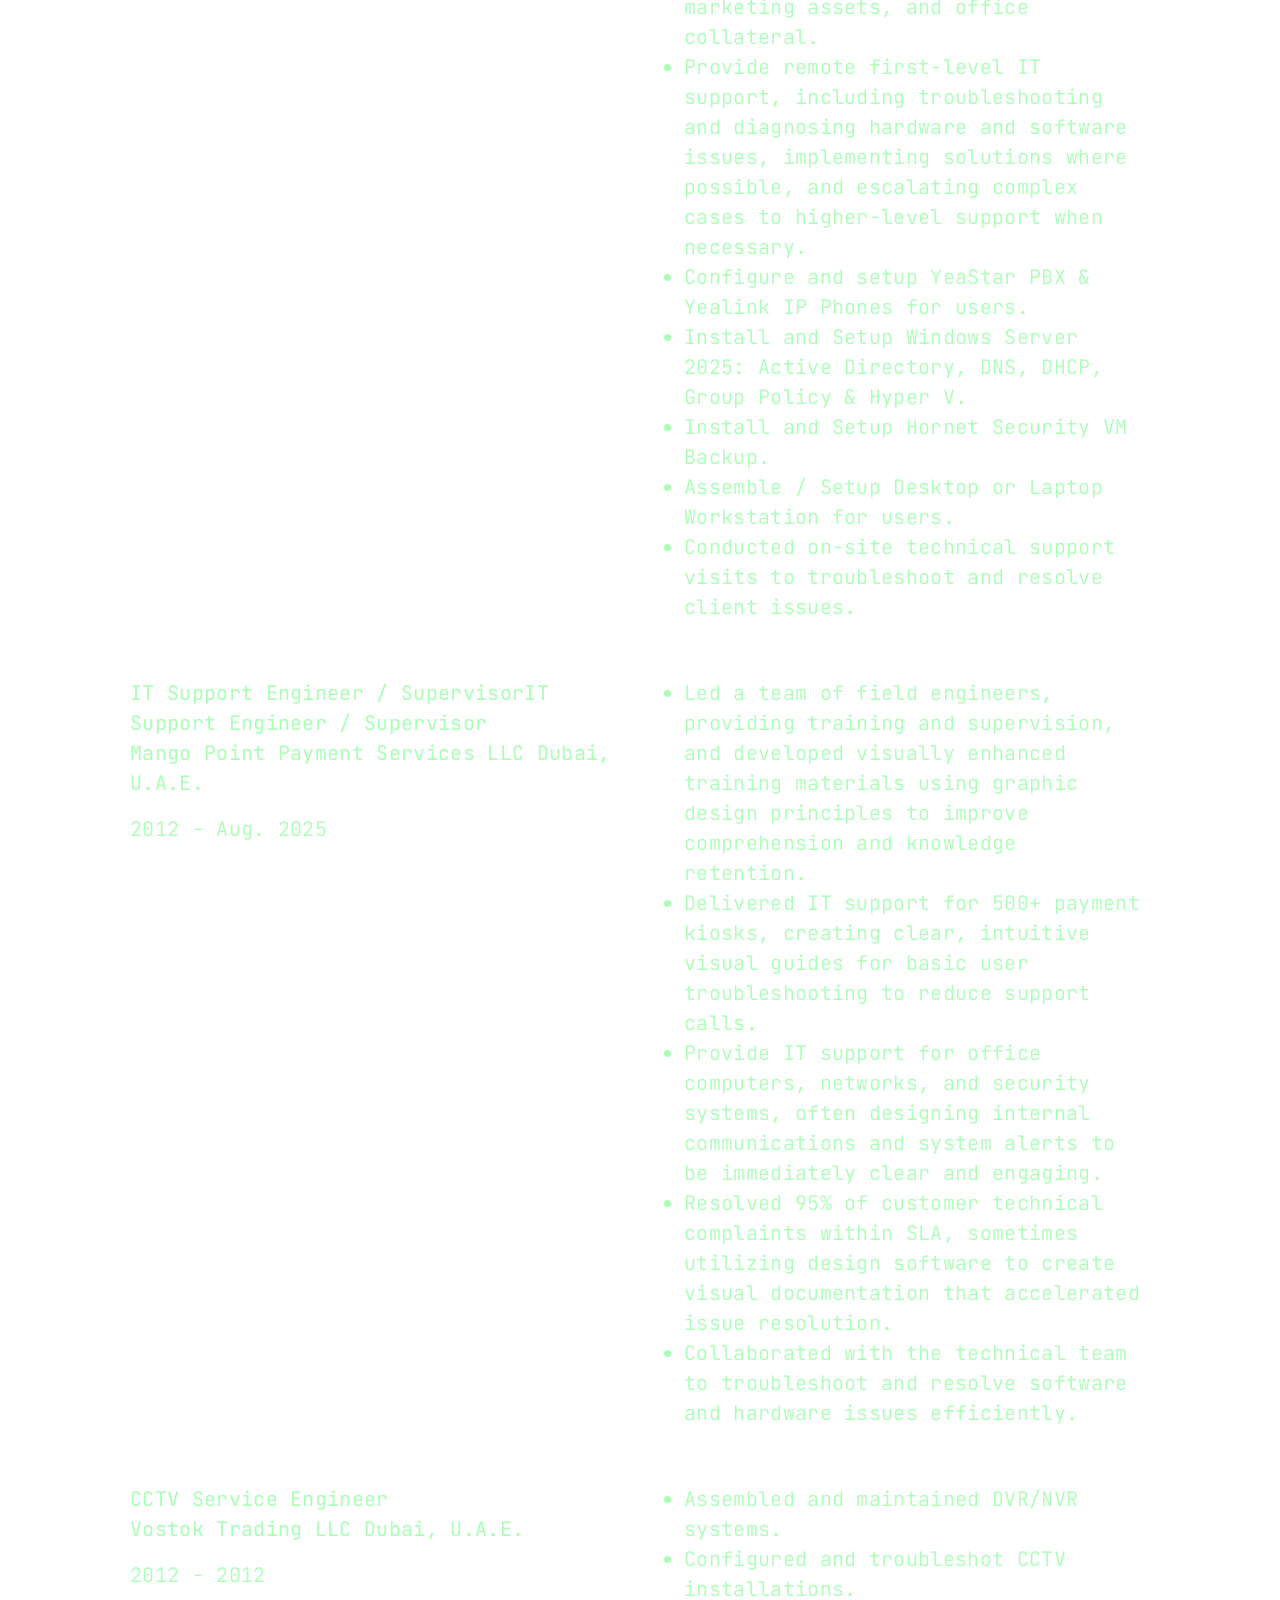
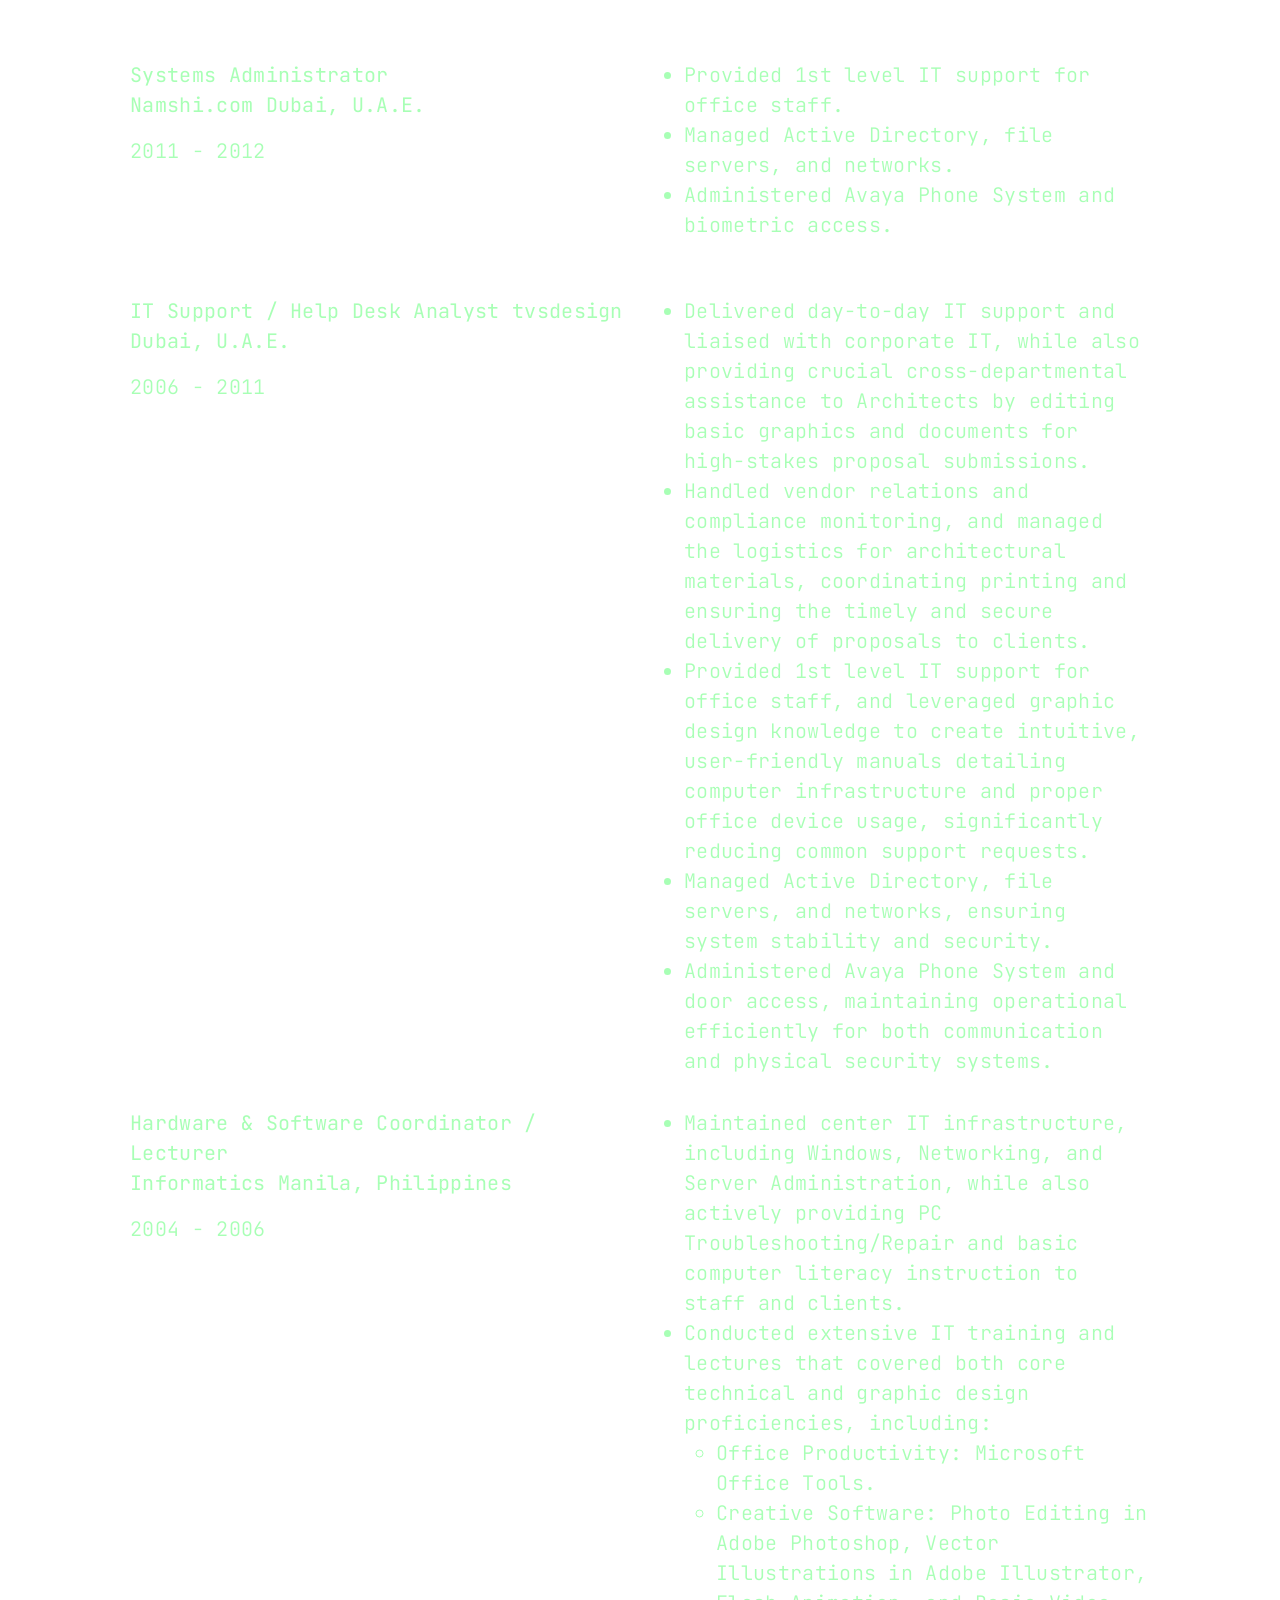
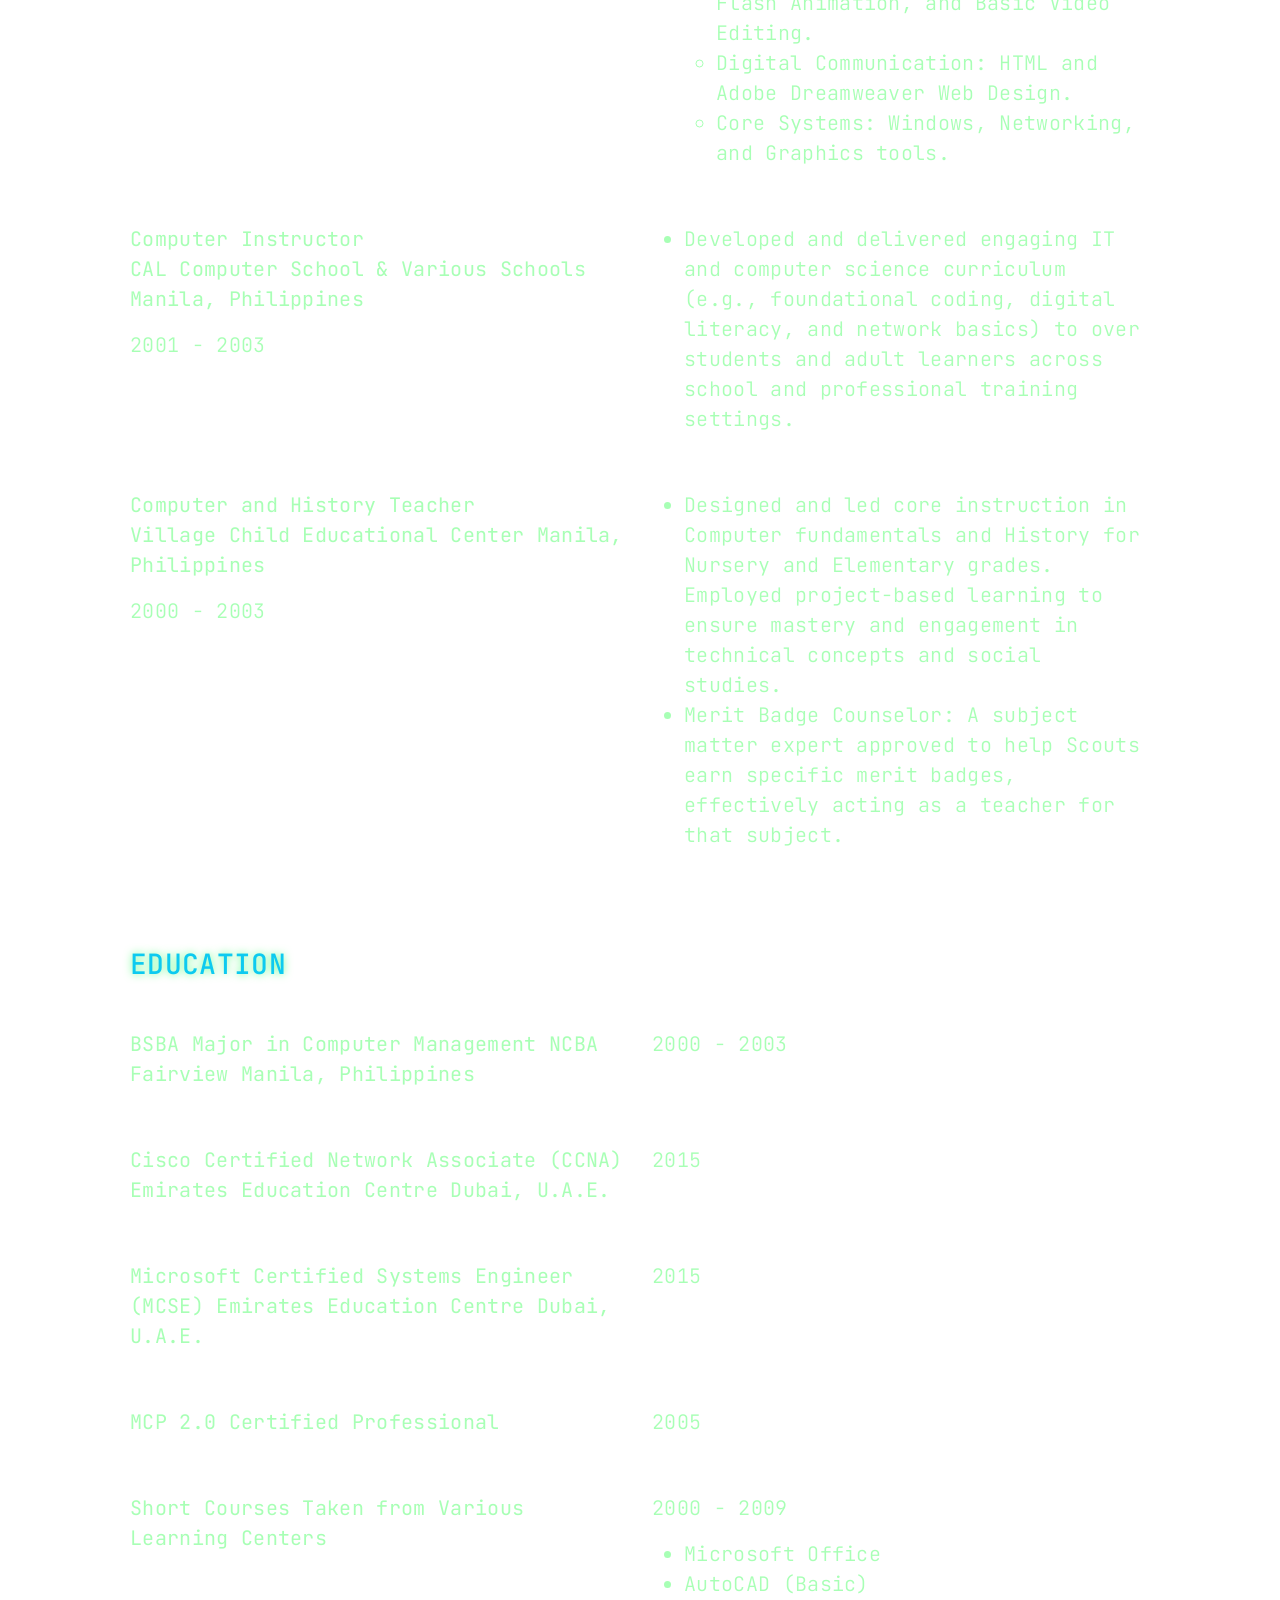
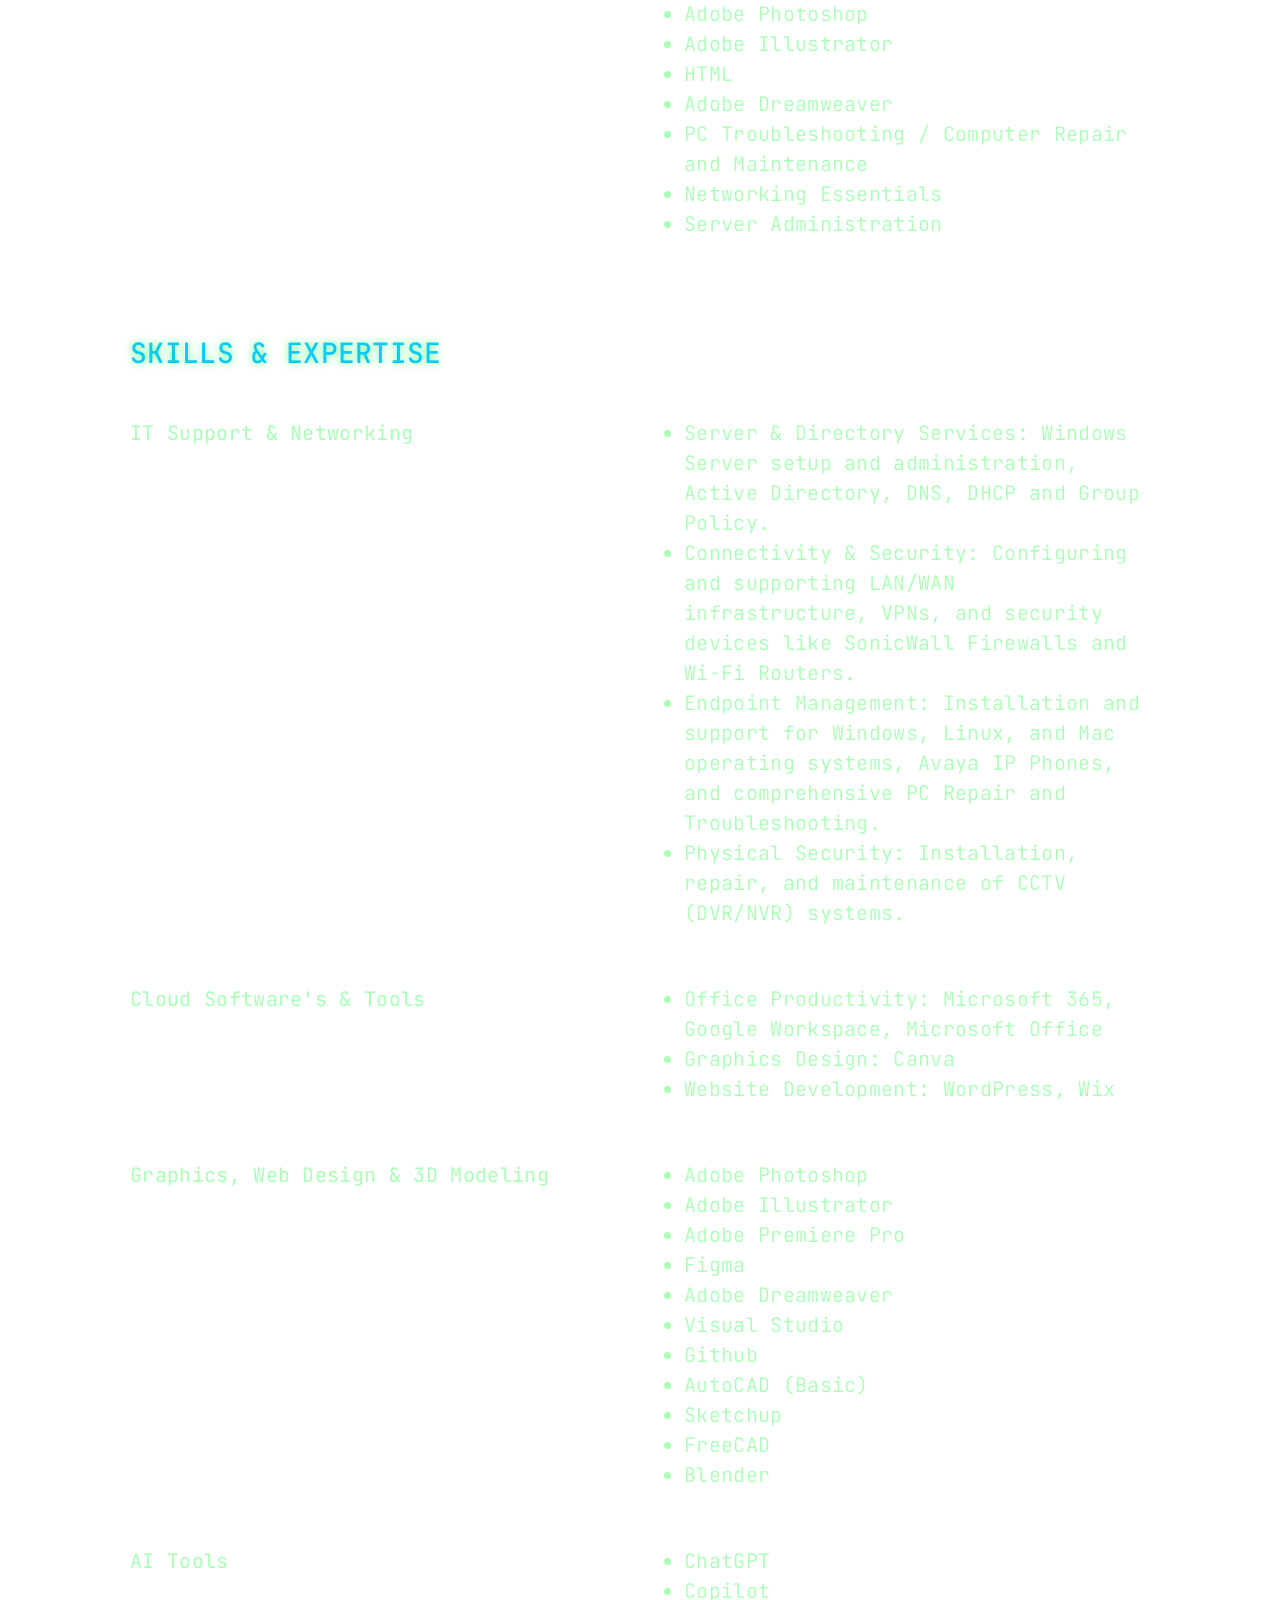
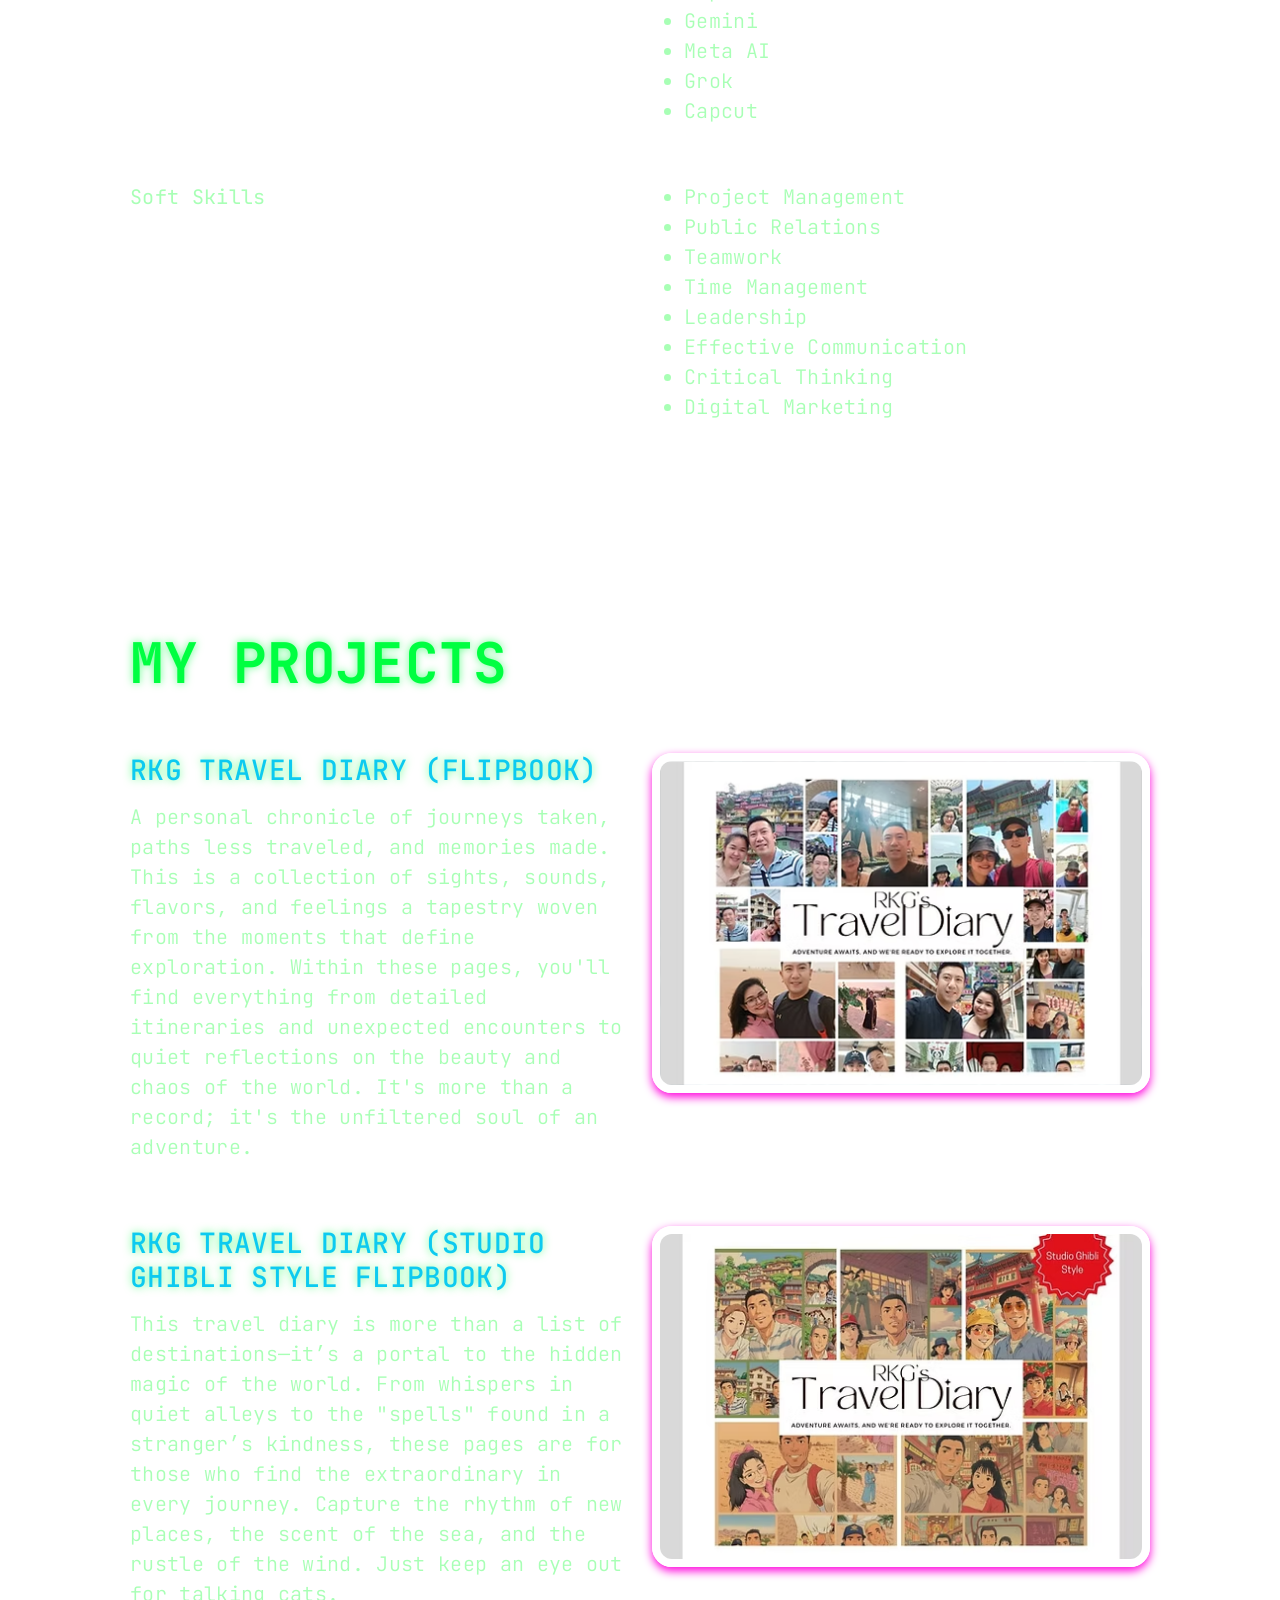
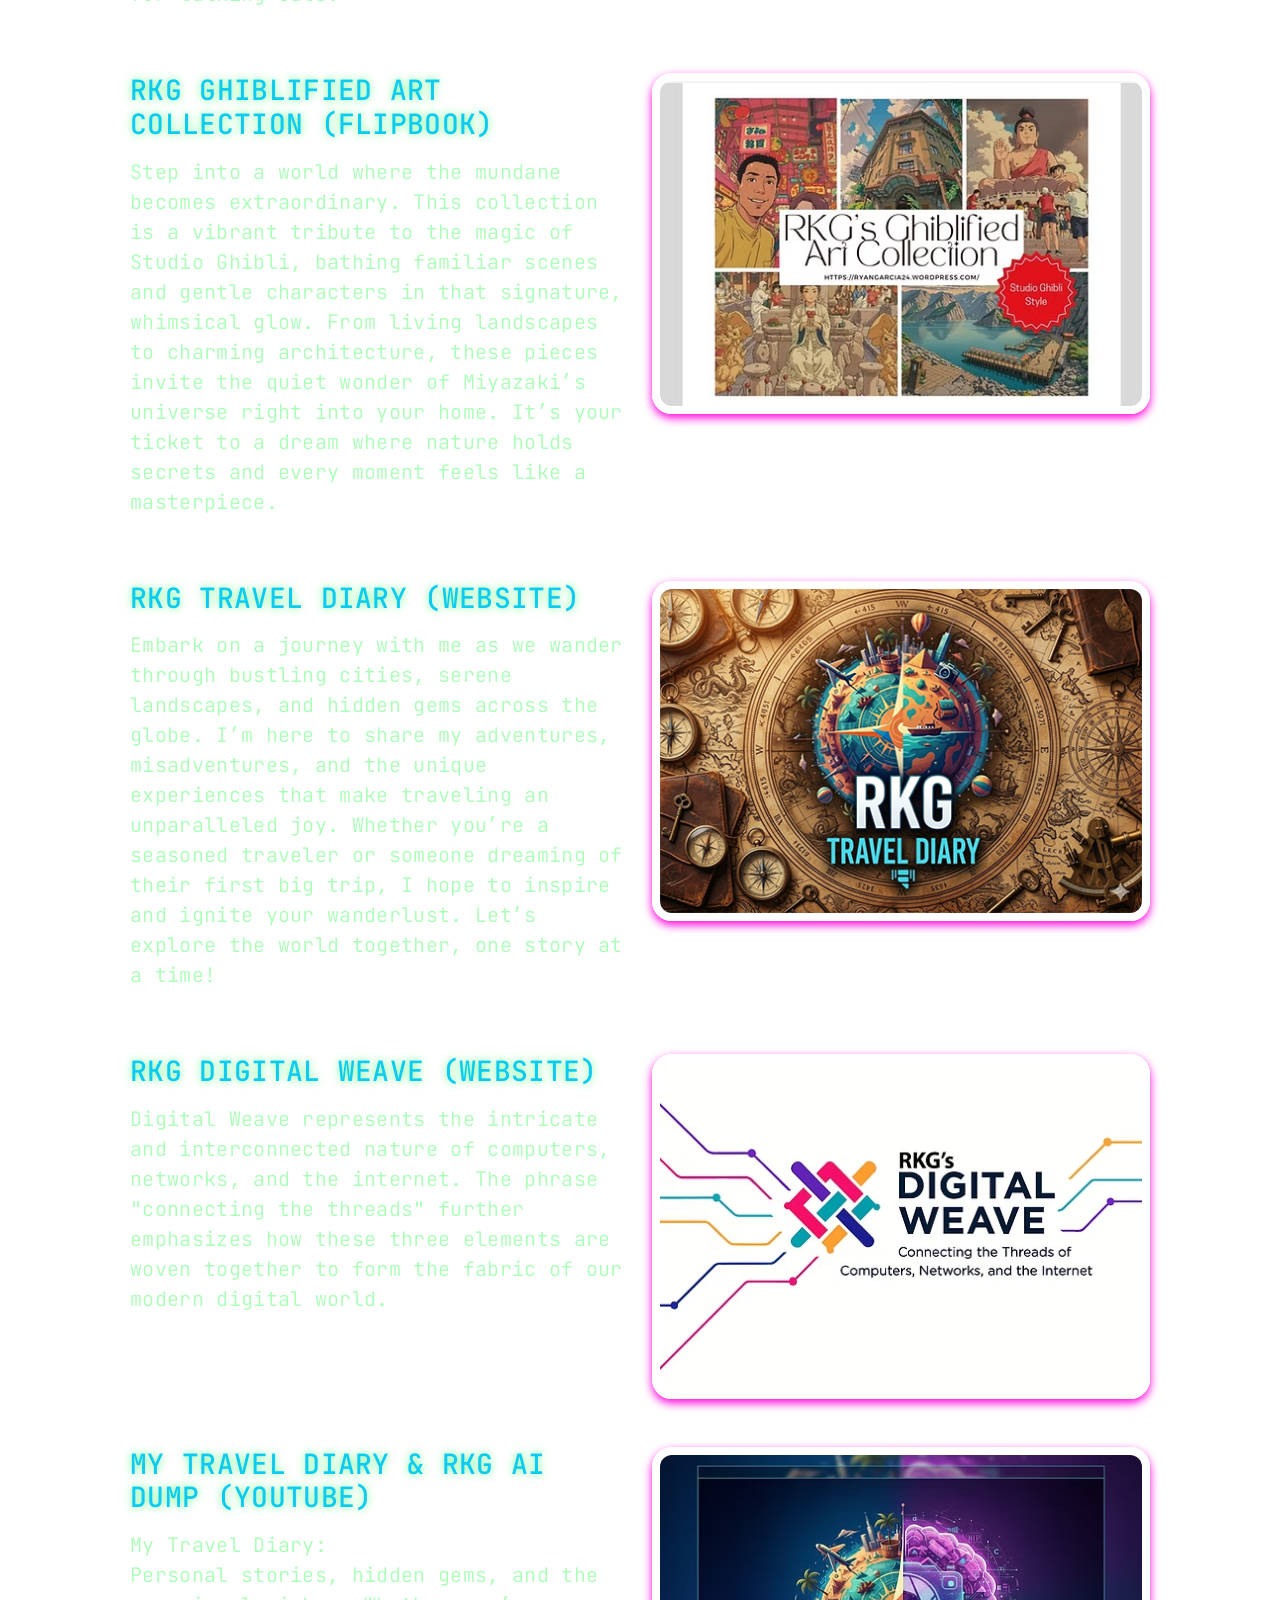
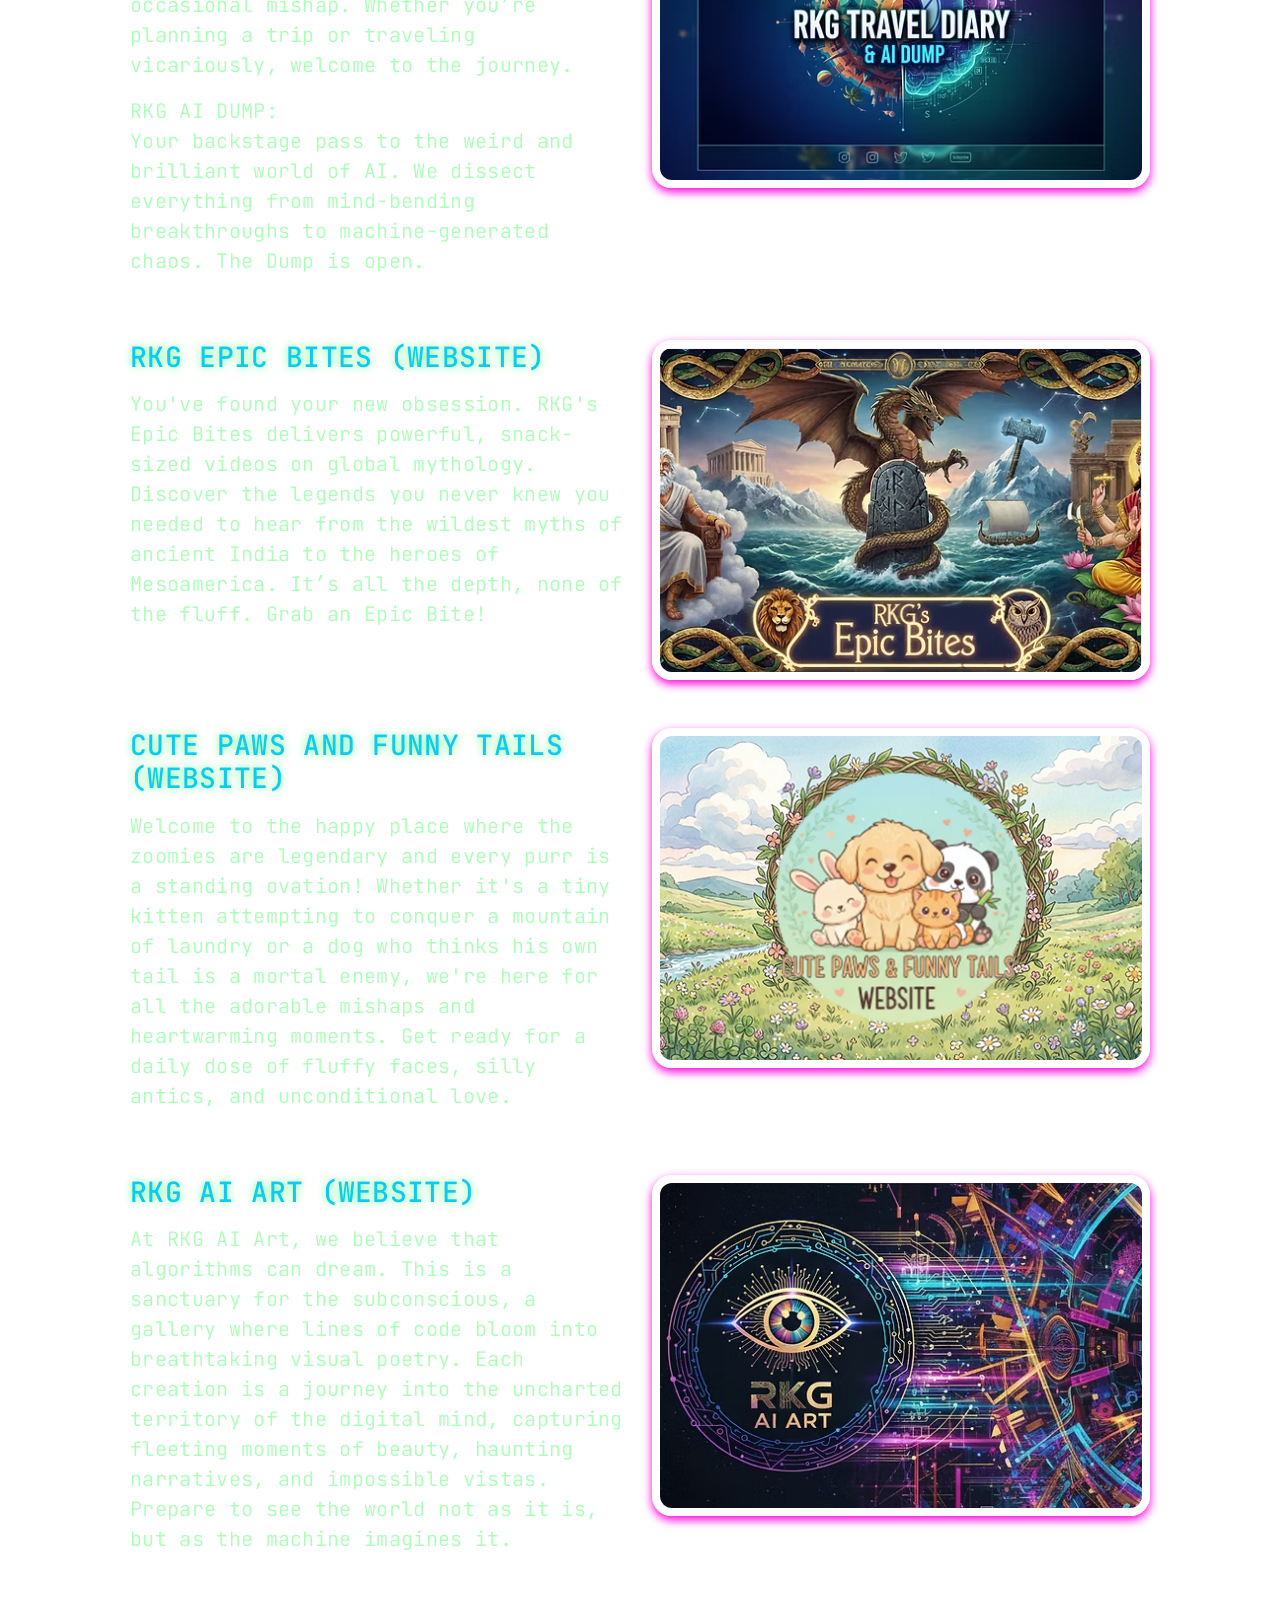
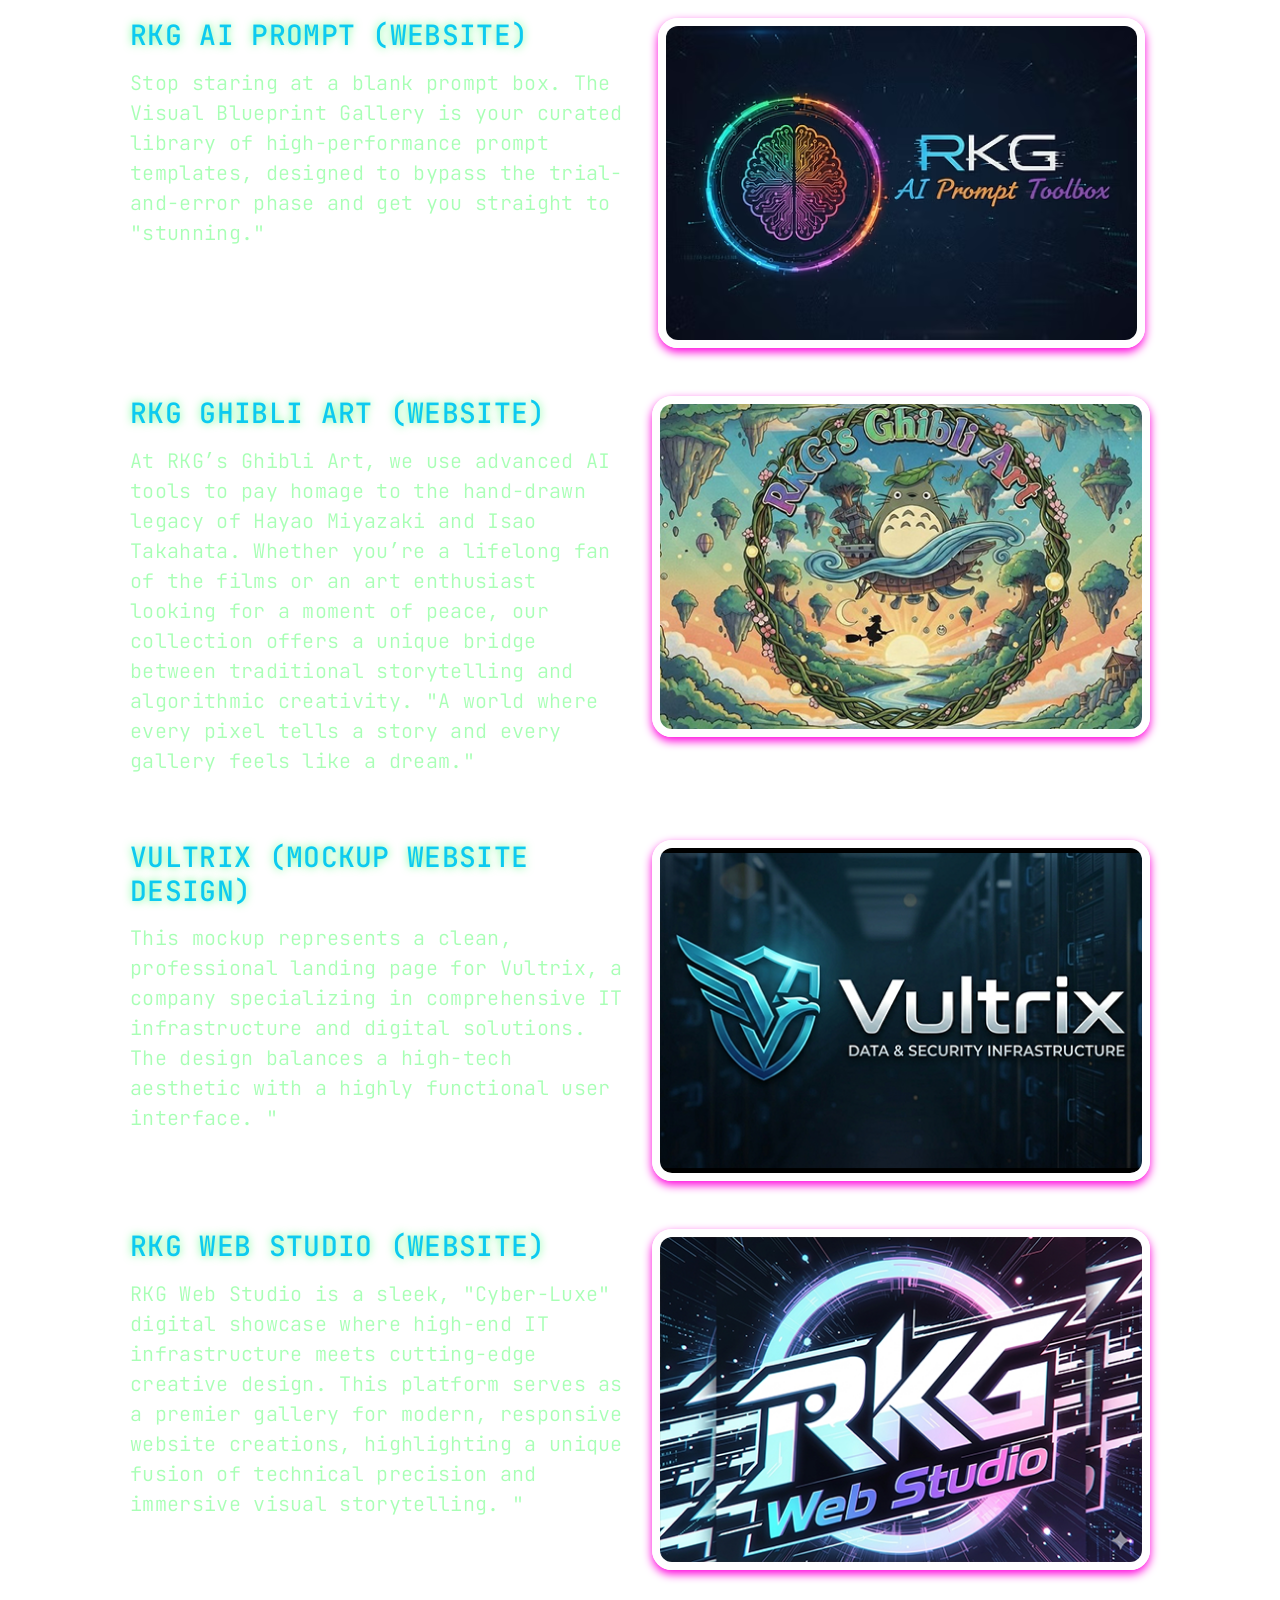
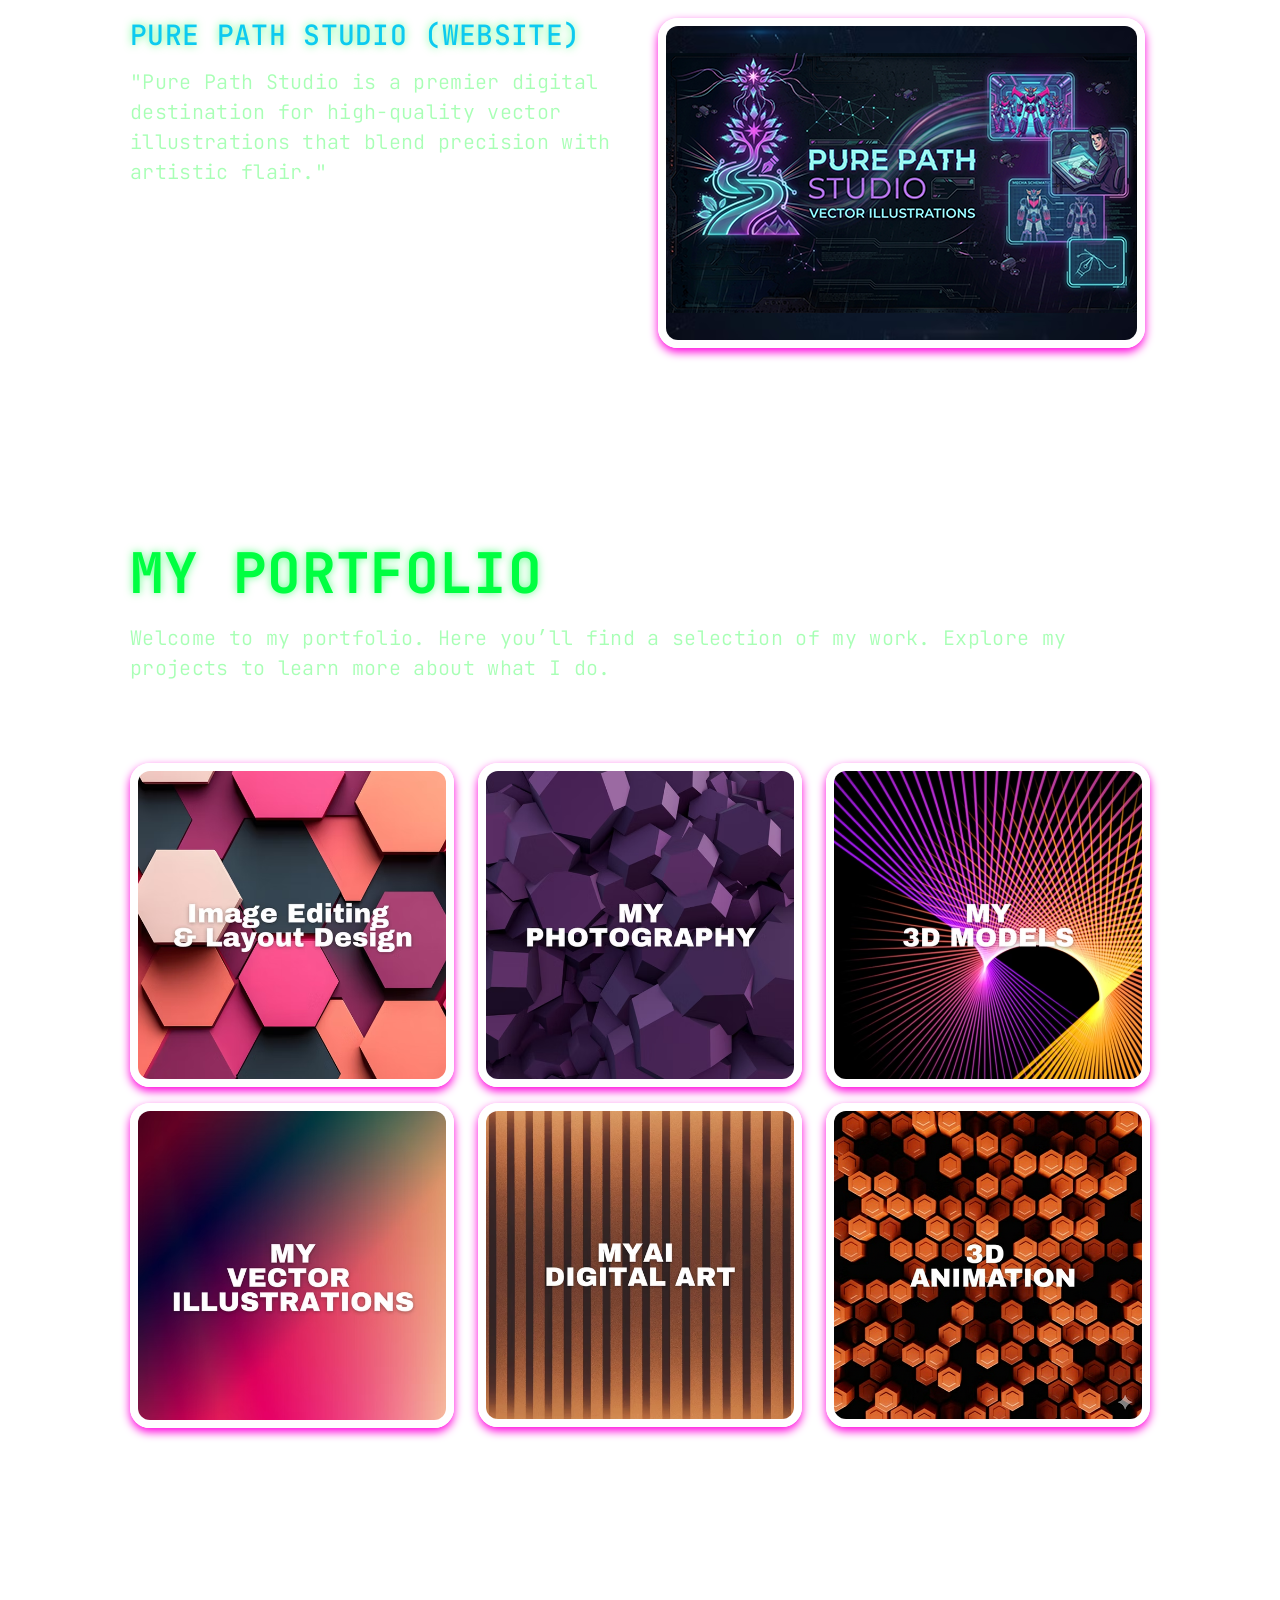
==== commit 4614761b: "Add files via upload" ====
--- a/index.html
+++ b/index.html
@@ -804,6 +804,21 @@
                         </a>
                     </div>
                 </div>
+				
+				<br><br>
+				
+				 <div class="row">
+                    <div class="col-md-6">
+                        <h3 class="text-info">Pure Path Studio (Website)</h3>
+                        <p class="lead mt-3">"Pure Path Studio is a premier digital destination for high-quality vector illustrations that blend precision with artistic flair."</p>
+                    </div>
+
+                    <div class="col-md-6 text-center">
+                        <a href="https://rkg24.github.io/purepathstudio/" target="_blank">
+                            <img src="images\purepath.png" style="border: 8px solid white; border-radius: 20px; box-shadow: 0px 4px 10px rgb(255, 0, 220);" class="img-fluid premium-hover" />
+                        </a>
+                    </div>
+                </div>
 
 
     </section>
